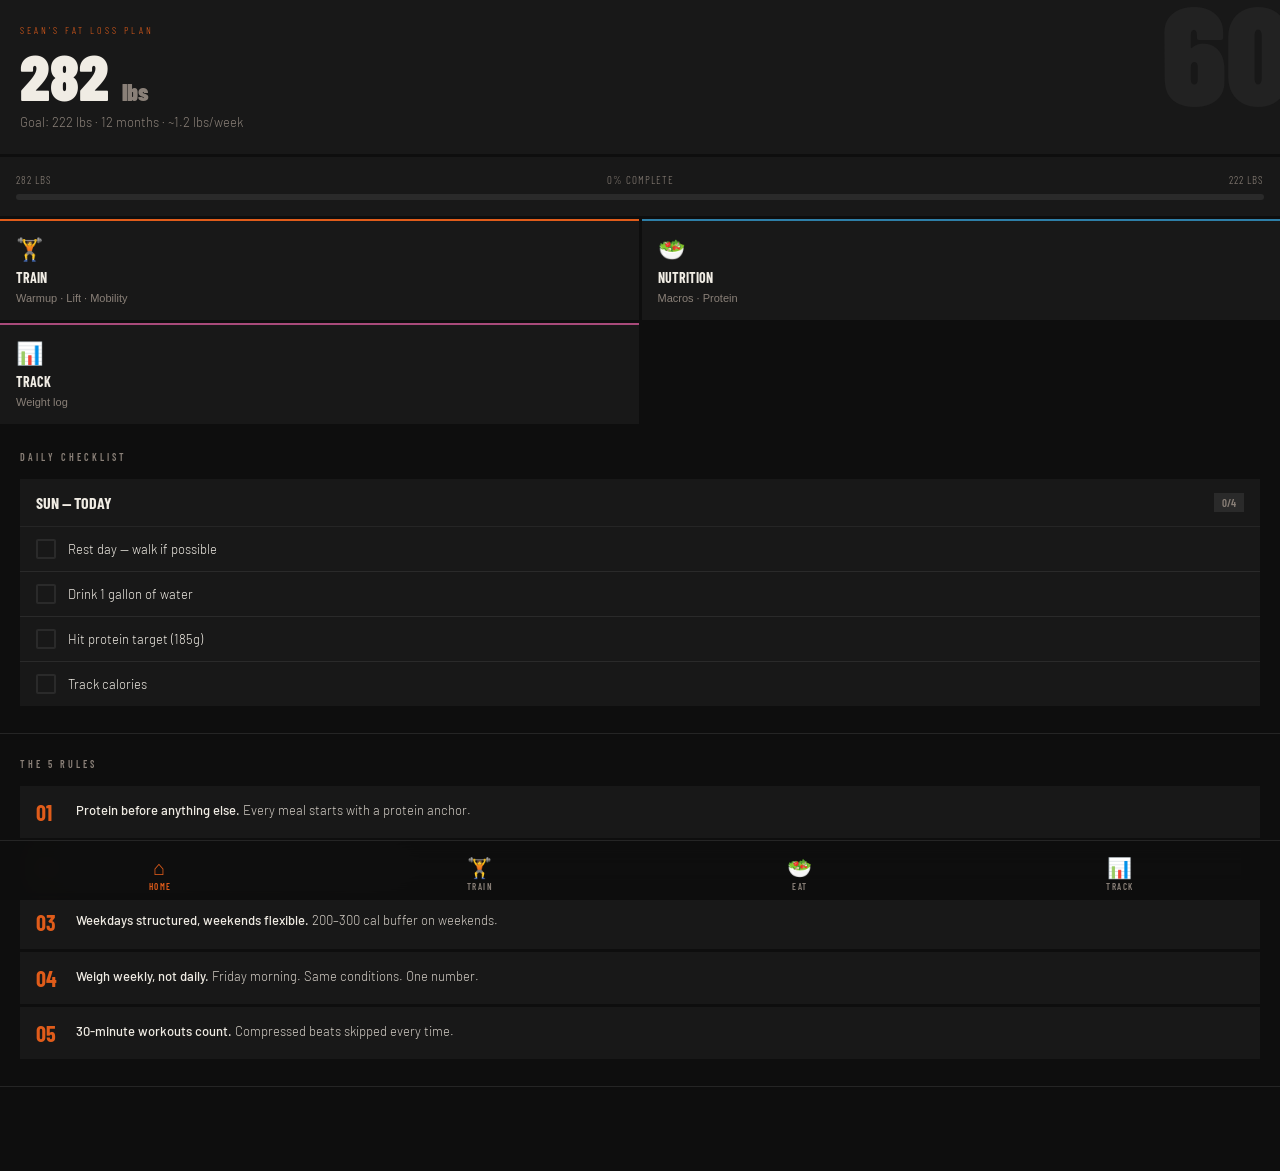
==== index.html @ 253f1b3f "changing name to index.html" ====
<!DOCTYPE html>
<html lang="en">
<head>
<meta charset="UTF-8">
<meta name="viewport" content="width=device-width, initial-scale=1.0, viewport-fit=cover">
<meta name="apple-mobile-web-app-capable" content="yes">
<meta name="apple-mobile-web-app-status-bar-style" content="black-translucent">
<title>Lose 60 · Sean's Plan</title>
<link href="https://fonts.googleapis.com/css2?family=Barlow+Condensed:wght@400;600;700;900&family=Barlow:wght@300;400;500&display=swap" rel="stylesheet">
<style>
:root {
  --bg: #0e0e0e;
  --surface: #181818;
  --surface2: #222222;
  --surface3: #2a2a2a;
  --ink: #f0ece4;
  --ink2: #d4cec6;
  --ink3: #8a8078;
  --orange: #e05c1a;
  --orange-dim: #8a3a0e;
  --blue: #2e7fa8;
  --green: #3d8a56;
  --pink: #a84a7a;
  --gold: #b89040;
  --rule: #252525;
  --nav-h: 60px;
  --safe-bottom: env(safe-area-inset-bottom, 0px);
}
* { margin:0; padding:0; box-sizing:border-box; -webkit-tap-highlight-color:transparent; }
html { font-size: 16px; }
body {
  background: var(--bg);
  color: var(--ink);
  font-family: 'Barlow', sans-serif;
  font-weight: 300;
  min-height: 100dvh;
  overflow-x: hidden;
}
/* SCROLLBAR */
::-webkit-scrollbar { width: 3px; }
::-webkit-scrollbar-track { background: var(--bg); }
::-webkit-scrollbar-thumb { background: var(--surface3); }

/* NAV */
nav {
  position: fixed;
  bottom: 0;
  left: 0; right: 0;
  height: calc(var(--nav-h) + var(--safe-bottom));
  background: rgba(14,14,14,0.96);
  backdrop-filter: blur(12px);
  -webkit-backdrop-filter: blur(12px);
  border-top: 1px solid var(--rule);
  display: flex;
  z-index: 100;
  padding-bottom: var(--safe-bottom);
}
.nav-btn {
  flex: 1;
  display: flex;
  flex-direction: column;
  align-items: center;
  justify-content: center;
  gap: 4px;
  border: none;
  background: transparent;
  color: var(--ink3);
  cursor: pointer;
  font-family: 'Barlow Condensed', sans-serif;
  font-weight: 600;
  font-size: 9px;
  letter-spacing: 1.5px;
  text-transform: uppercase;
  transition: color 0.15s;
  padding: 8px 4px 0;
}
.nav-btn .icon { font-size: 20px; line-height: 1; }
.nav-btn.active { color: var(--orange); }

/* PAGES */
.page { display: none; padding-bottom: calc(var(--nav-h) + var(--safe-bottom) + 24px); min-height: 100dvh; }
.page.active { display: block; }

/* SHARED COMPONENTS */
.page-header {
  padding: 52px 20px 28px;
  border-bottom: 1px solid var(--rule);
}
.eyebrow {
  font-family: 'Barlow Condensed', sans-serif;
  font-weight: 600;
  font-size: 10px;
  letter-spacing: 3px;
  text-transform: uppercase;
  color: var(--orange);
  margin-bottom: 10px;
}
.page-title {
  font-family: 'Barlow Condensed', sans-serif;
  font-weight: 900;
  font-size: 42px;
  line-height: 0.95;
  text-transform: uppercase;
  letter-spacing: -0.5px;
}
.page-title em { font-style: normal; color: var(--orange); }
.page-sub {
  font-size: 13px;
  color: var(--ink2);
  margin-top: 10px;
  line-height: 1.6;
}
.section {
  padding: 24px 20px;
  border-bottom: 1px solid var(--rule);
}
.section-label {
  font-family: 'Barlow Condensed', sans-serif;
  font-weight: 600;
  font-size: 10px;
  letter-spacing: 3px;
  text-transform: uppercase;
  color: var(--ink3);
  margin-bottom: 16px;
}
h3 {
  font-family: 'Barlow Condensed', sans-serif;
  font-weight: 700;
  font-size: 22px;
  text-transform: uppercase;
  color: var(--ink);
  margin-bottom: 8px;
}
p { font-size: 13px; color: var(--ink2); line-height: 1.65; margin-bottom: 10px; }
p strong { color: var(--ink); font-weight: 500; }
p:last-child { margin-bottom: 0; }

/* CARDS */
.card {
  background: var(--surface);
  border-radius: 2px;
  margin-bottom: 3px;
}
.card-row {
  display: flex;
  justify-content: space-between;
  align-items: center;
  padding: 14px 16px;
}
.card-label { font-size: 13px; color: var(--ink2); }
.card-val {
  font-family: 'Barlow Condensed', sans-serif;
  font-weight: 700;
  font-size: 20px;
  color: var(--ink);
}
.card-val span { font-size: 12px; color: var(--ink3); margin-left: 2px; }

/* STAT GRID */
.stat-grid {
  display: grid;
  grid-template-columns: 1fr 1fr;
  gap: 3px;
  margin: 14px 0;
}
.stat-block {
  background: var(--surface);
  padding: 16px 14px;
}
.stat-num {
  font-family: 'Barlow Condensed', sans-serif;
  font-weight: 900;
  font-size: 36px;
  line-height: 1;
  color: var(--ink);
}
.stat-num em { font-style: normal; font-size: 16px; color: var(--ink3); }
.stat-desc { font-size: 11px; color: var(--ink3); margin-top: 4px; letter-spacing: 0.5px; }

/* ACCENT BAR */
.accent-bar {
  border-left: 3px solid var(--orange);
  background: var(--surface);
  padding: 14px 16px;
  margin: 12px 0;
}
.accent-bar.blue { border-color: var(--blue); }
.accent-bar.green { border-color: var(--green); }
.accent-bar p { margin: 0; }

/* MACRO CARDS */
.macro-row {
  display: grid;
  grid-template-columns: repeat(3, 1fr);
  gap: 3px;
  margin: 14px 0;
}
.macro-card {
  background: var(--surface);
  padding: 16px 12px;
  border-top: 3px solid var(--rule);
  text-align: center;
}
.macro-card.p { border-color: var(--orange); }
.macro-card.c { border-color: var(--blue); }
.macro-card.f { border-color: var(--gold); }
.macro-num {
  font-family: 'Barlow Condensed', sans-serif;
  font-weight: 900;
  font-size: 34px;
  line-height: 1;
  color: var(--ink);
}
.macro-g { font-size: 12px; color: var(--ink3); }
.macro-name { font-size: 10px; letter-spacing: 1.5px; text-transform: uppercase; color: var(--ink3); margin-top: 4px; }
.macro-note { font-size: 10px; color: var(--ink3); margin-top: 6px; line-height: 1.4; }

/* FOOD TABLE */
.food-table { width: 100%; margin: 12px 0; border-collapse: collapse; }
.food-table td {
  padding: 10px 0;
  border-bottom: 1px solid var(--rule);
  font-size: 13px;
}
.food-table td:last-child { text-align: right; color: var(--orange); font-family: 'Barlow Condensed', sans-serif; font-weight: 700; font-size: 15px; }
.food-table tr:last-child td { border-bottom: none; }

/* WEEK GRID */
.week-grid {
  display: grid;
  grid-template-columns: repeat(7, 1fr);
  gap: 2px;
  margin: 14px 0;
}
.day-block {
  background: var(--surface);
  padding: 10px 4px 8px;
  text-align: center;
  border-top: 2px solid var(--rule);
}
.day-block.lift-a { border-color: var(--orange); }
.day-block.lift-b { border-color: var(--pink); }
.day-block.lift-c { border-color: var(--green); }
.day-block.cardio { border-color: var(--blue); }
.day-block.flex { border-color: var(--gold); }
.db-day { font-size: 8px; letter-spacing: 1.5px; text-transform: uppercase; color: var(--ink3); margin-bottom: 5px; font-family: 'Barlow Condensed', sans-serif; }
.db-type { font-family: 'Barlow Condensed', sans-serif; font-weight: 700; font-size: 11px; text-transform: uppercase; }
.day-block.lift-a .db-type { color: var(--orange); }
.day-block.lift-b .db-type { color: var(--pink); }
.day-block.lift-c .db-type { color: var(--green); }
.day-block.cardio .db-type { color: var(--blue); }
.day-block.flex .db-type { color: var(--gold); }
.day-block.rest .db-type { color: var(--ink3); }
.db-detail { font-size: 8px; color: var(--ink3); margin-top: 4px; line-height: 1.4; }

/* ACCORDION */
.accordion { margin: 3px 0; }
.acc-header {
  background: var(--surface);
  padding: 16px;
  display: flex;
  align-items: center;
  gap: 12px;
  cursor: pointer;
  user-select: none;
  -webkit-user-select: none;
}
.acc-stripe { width: 3px; height: 36px; flex-shrink: 0; border-radius: 1px; }
.acc-stripe.orange { background: var(--orange); }
.acc-stripe.pink { background: var(--pink); }
.acc-stripe.green { background: var(--green); }
.acc-meta { flex: 1; }
.acc-tag { font-size: 9px; letter-spacing: 2px; text-transform: uppercase; color: var(--ink3); margin-bottom: 3px; font-family: 'Barlow Condensed', sans-serif; }
.acc-title { font-family: 'Barlow Condensed', sans-serif; font-weight: 700; font-size: 18px; text-transform: uppercase; color: var(--ink); }
.acc-arrow { font-size: 16px; color: var(--ink3); transition: transform 0.2s; }
.acc-header.open .acc-arrow { transform: rotate(180deg); }
.acc-body { display: none; background: var(--surface); border-top: 1px solid var(--rule); padding: 16px; }
.acc-body.open { display: block; }

/* EXERCISE TABLE */
.ex-table { width: 100%; border-collapse: collapse; margin-bottom: 12px; }
.ex-table th {
  font-size: 9px; letter-spacing: 2px; text-transform: uppercase; color: var(--ink3);
  padding: 0 0 8px; text-align: left; font-weight: 400; font-family: 'Barlow Condensed', sans-serif;
  border-bottom: 1px solid var(--rule);
}
.ex-table td { padding: 10px 0; border-bottom: 1px solid var(--surface3); font-size: 13px; vertical-align: top; }
.ex-table tr:last-child td { border-bottom: none; }
.ex-name { font-weight: 500; color: var(--ink); }
.ex-note { font-size: 11px; color: var(--ink3); margin-top: 2px; line-height: 1.4; }
.ex-sets { font-family: 'Barlow Condensed', sans-serif; font-weight: 600; font-size: 13px; color: var(--ink2); white-space: nowrap; padding-right: 8px; }
.tag { display: inline-block; font-size: 8px; letter-spacing: 1px; text-transform: uppercase; padding: 2px 6px; background: var(--surface3); color: var(--ink3); margin-top: 3px; }

/* WARMUP STEPS */
.warmup-step {
  background: var(--surface);
  padding: 14px 16px;
  margin-bottom: 3px;
  display: grid;
  grid-template-columns: 28px 1fr 52px;
  gap: 12px;
  align-items: start;
}
.ws-num { font-family: 'Barlow Condensed', sans-serif; font-weight: 700; font-size: 20px; color: var(--surface3); line-height: 1.1; }
.ws-name { font-weight: 500; font-size: 13px; color: var(--ink); margin-bottom: 3px; }
.ws-desc { font-size: 11px; color: var(--ink3); line-height: 1.5; }
.ws-dose { font-family: 'Barlow Condensed', sans-serif; font-weight: 700; font-size: 13px; color: var(--ink2); text-align: right; line-height: 1.3; }

/* PHASE BAR */
.phase-bar {
  background: var(--surface);
  padding: 16px;
  margin-bottom: 3px;
  border-left: 3px solid var(--rule);
}
.pb-range { font-size: 10px; letter-spacing: 2px; text-transform: uppercase; color: var(--orange); font-family: 'Barlow Condensed', sans-serif; margin-bottom: 4px; }
.pb-name { font-family: 'Barlow Condensed', sans-serif; font-weight: 700; font-size: 18px; text-transform: uppercase; color: var(--ink); margin-bottom: 6px; }

/* RULES LIST */
.rule-item {
  background: var(--surface);
  padding: 14px 16px;
  margin-bottom: 3px;
  display: flex;
  gap: 14px;
  align-items: flex-start;
}
.rule-num { font-family: 'Barlow Condensed', sans-serif; font-weight: 700; font-size: 22px; color: var(--orange); min-width: 26px; line-height: 1.1; }
.rule-text { font-size: 13px; color: var(--ink2); line-height: 1.6; }
.rule-text strong { color: var(--ink); font-weight: 500; }

/* MOBILITY */
.mob-item {
  background: var(--surface);
  padding: 14px 16px;
  margin-bottom: 3px;
}
.mob-name { font-weight: 500; font-size: 14px; color: var(--ink); margin-bottom: 4px; }
.mob-how { font-size: 12px; color: var(--ink3); line-height: 1.6; }
.mob-tags { margin-top: 6px; display: flex; flex-wrap: wrap; gap: 4px; }
.mob-dose { font-family: 'Barlow Condensed', sans-serif; font-weight: 700; font-size: 13px; color: var(--orange); margin-top: 6px; }

/* WARMUP DAY TABS */
.day-tabs { display: flex; gap: 3px; margin: 14px 0 0; }
.day-tab {
  flex: 1; padding: 12px 6px; border: none; cursor: pointer;
  font-family: 'Barlow Condensed', sans-serif; font-weight: 700;
  font-size: 11px; letter-spacing: 1px; text-transform: uppercase;
  background: var(--surface2); color: var(--ink3); transition: all 0.15s;
}
.day-tab.act-a { background: var(--orange); color: white; }
.day-tab.act-b { background: var(--pink); color: white; }
.day-tab.act-c { background: var(--green); color: white; }
.day-panel { display: none; }
.day-panel.active { display: block; }

/* PELOTON CARDS */
.pelo-grid { display: grid; grid-template-columns: 1fr 1fr; gap: 3px; margin: 14px 0; }
.pelo-card { background: var(--surface); padding: 16px; border-top: 3px solid var(--blue); }
.pelo-label { font-size: 9px; letter-spacing: 2px; text-transform: uppercase; color: var(--blue); font-family: 'Barlow Condensed', sans-serif; margin-bottom: 6px; }
.pelo-title { font-family: 'Barlow Condensed', sans-serif; font-weight: 700; font-size: 16px; text-transform: uppercase; color: var(--ink); margin-bottom: 8px; }
.pelo-body { font-size: 12px; color: var(--ink3); line-height: 1.6; }
.pelo-body strong { color: var(--ink); font-weight: 500; }

/* PROGRESS TRACKER */
.tracker-header { padding: 20px; background: var(--surface); margin-bottom: 3px; }
.tracker-title { font-family: 'Barlow Condensed', sans-serif; font-weight: 900; font-size: 28px; text-transform: uppercase; }
.tracker-sub { font-size: 12px; color: var(--ink3); margin-top: 4px; }
.weight-input-row {
  display: flex; gap: 8px; align-items: center; padding: 16px;
  background: var(--surface); margin-bottom: 3px;
}
.weight-input {
  flex: 1; background: var(--surface2); border: 1px solid var(--surface3);
  color: var(--ink); font-family: 'Barlow Condensed', sans-serif; font-weight: 700;
  font-size: 28px; padding: 10px 14px; border-radius: 2px; text-align: center;
}
.weight-input:focus { outline: none; border-color: var(--orange); }
.log-btn {
  background: var(--orange); color: white; border: none; padding: 12px 20px;
  font-family: 'Barlow Condensed', sans-serif; font-weight: 700; font-size: 14px;
  letter-spacing: 1px; text-transform: uppercase; cursor: pointer; border-radius: 2px;
  white-space: nowrap;
}
.log-btn:active { background: var(--orange-dim); }
.progress-bar-wrap { background: var(--surface); padding: 16px; margin-bottom: 3px; }
.progress-label { display: flex; justify-content: space-between; font-size: 11px; color: var(--ink3); margin-bottom: 8px; font-family: 'Barlow Condensed', sans-serif; letter-spacing: 1px; text-transform: uppercase; }
.progress-track { height: 6px; background: var(--surface3); border-radius: 3px; }
.progress-fill { height: 100%; background: var(--orange); border-radius: 3px; transition: width 0.4s; }
.log-list { background: var(--surface); }
.log-entry {
  display: flex; justify-content: space-between; align-items: center;
  padding: 12px 16px; border-bottom: 1px solid var(--rule);
}
.log-entry:last-child { border-bottom: none; }
.log-date { font-size: 12px; color: var(--ink3); }
.log-weight { font-family: 'Barlow Condensed', sans-serif; font-weight: 700; font-size: 20px; color: var(--ink); }
.log-delta { font-family: 'Barlow Condensed', sans-serif; font-weight: 600; font-size: 13px; }
.log-delta.down { color: var(--green); }
.log-delta.up { color: #e05c5c; }
.log-delta.same { color: var(--ink3); }
.empty-state { padding: 32px 16px; text-align: center; font-size: 13px; color: var(--ink3); }

/* CHECKLIST */
.check-day { background: var(--surface); margin-bottom: 3px; }
.check-day-header {
  padding: 14px 16px; display: flex; justify-content: space-between; align-items: center;
  border-bottom: 1px solid var(--rule);
}
.check-day-title { font-family: 'Barlow Condensed', sans-serif; font-weight: 700; font-size: 16px; text-transform: uppercase; }
.check-day-badge {
  font-family: 'Barlow Condensed', sans-serif; font-weight: 600; font-size: 11px;
  padding: 3px 8px; background: var(--surface3); color: var(--ink3);
}
.check-item {
  display: flex; align-items: center; gap: 12px; padding: 12px 16px;
  border-bottom: 1px solid var(--surface3); cursor: pointer; user-select: none; -webkit-user-select: none;
}
.check-item:last-child { border-bottom: none; }
.check-box {
  width: 20px; height: 20px; border: 2px solid var(--surface3);
  border-radius: 2px; flex-shrink: 0; display: flex; align-items: center; justify-content: center;
  transition: all 0.15s; font-size: 12px;
}
.check-item.done .check-box { background: var(--orange); border-color: var(--orange); }
.check-item.done .check-label { color: var(--ink3); text-decoration: line-through; }
.check-label { font-size: 13px; color: var(--ink); flex: 1; }

/* HOME DASH */
.hero-block {
  background: var(--surface);
  padding: 24px 20px;
  margin-bottom: 3px;
  position: relative;
  overflow: hidden;
}
.hero-block::after {
  content: "60";
  position: absolute;
  right: -10px; top: -20px;
  font-family: 'Barlow Condensed', sans-serif;
  font-weight: 900;
  font-size: 140px;
  color: var(--surface2);
  line-height: 1;
  pointer-events: none;
}
.hero-label { font-size: 10px; letter-spacing: 3px; text-transform: uppercase; color: var(--orange); font-family: 'Barlow Condensed', sans-serif; margin-bottom: 8px; }
.hero-weight { font-family: 'Barlow Condensed', sans-serif; font-weight: 900; font-size: 64px; line-height: 1; color: var(--ink); position: relative; z-index: 1; }
.hero-weight span { font-size: 24px; color: var(--ink3); }
.hero-goal { font-size: 13px; color: var(--ink3); margin-top: 6px; }
.quick-links { display: grid; grid-template-columns: 1fr 1fr; gap: 3px; margin-bottom: 3px; }
.quick-link {
  background: var(--surface); padding: 16px; display: flex; flex-direction: column;
  gap: 6px; cursor: pointer; border: none; text-align: left; color: inherit;
  border-top: 2px solid var(--rule); transition: background 0.15s;
}
.quick-link:active { background: var(--surface2); }
.ql-icon { font-size: 22px; }
.ql-title { font-family: 'Barlow Condensed', sans-serif; font-weight: 700; font-size: 14px; text-transform: uppercase; color: var(--ink); }
.ql-sub { font-size: 11px; color: var(--ink3); }
.quick-link.orange { border-color: var(--orange); }
.quick-link.blue { border-color: var(--blue); }
.quick-link.green { border-color: var(--green); }
.quick-link.pink { border-color: var(--pink); }

/* CALLOUT */
.callout {
  background: var(--surface2);
  border-left: 3px solid var(--blue);
  padding: 12px 14px;
  font-size: 12px; color: var(--ink3); line-height: 1.6; margin: 12px 0 0;
}
.callout strong { color: var(--ink); font-weight: 500; }

/* PHASE TIMELINE */
.timeline { border-left: 1px solid var(--surface3); margin: 14px 0; padding-left: 20px; }
.tl-item { margin-bottom: 20px; position: relative; }
.tl-item::before {
  content: ""; position: absolute; left: -25px; top: 5px;
  width: 8px; height: 8px; border-radius: 50%; background: var(--orange);
}
.tl-range { font-size: 9px; letter-spacing: 2px; text-transform: uppercase; color: var(--orange); font-family: 'Barlow Condensed', sans-serif; margin-bottom: 3px; }
.tl-name { font-family: 'Barlow Condensed', sans-serif; font-weight: 700; font-size: 18px; text-transform: uppercase; color: var(--ink); margin-bottom: 4px; }

/* PHASE BANNER */
.phase-banner {
  background: var(--orange-dim);
  padding: 12px 16px;
  display: flex;
  align-items: center;
  gap: 14px;
}
.phase-banner.green { background: #2a5c3a; }
.phase-banner.orange { background: var(--orange-dim); }
.pb-step {
  font-family: 'Barlow Condensed', sans-serif;
  font-weight: 700;
  font-size: 10px;
  letter-spacing: 2px;
  text-transform: uppercase;
  color: rgba(255,255,255,0.6);
  white-space: nowrap;
}
.pb-name {
  font-family: 'Barlow Condensed', sans-serif;
  font-weight: 700;
  font-size: 16px;
  text-transform: uppercase;
  color: #fff;
  letter-spacing: 0.5px;
}


  background: var(--surface);
  border-left: 3px solid var(--blue);
  padding: 14px 16px;
  margin-bottom: 3px;
}
.sw-label { font-size: 9px; letter-spacing: 2px; text-transform: uppercase; color: var(--blue); font-family: 'Barlow Condensed', sans-serif; margin-bottom: 6px; }
</style>
</head>
<body>

<!-- PAGE: HOME -->
<div class="page active" id="page-home">
  <div class="hero-block">
    <div class="hero-label">Sean's Fat Loss Plan</div>
    <div class="hero-weight" id="hero-current">282 <span>lbs</span></div>
    <div class="hero-goal">Goal: 222 lbs · 12 months · ~1.2 lbs/week</div>
  </div>

  <div id="home-progress-wrap" style="background:var(--surface);padding:16px;margin-bottom:3px;">
    <div class="progress-label">
      <span>282 lbs</span>
      <span id="home-progress-pct">0% complete</span>
      <span>222 lbs</span>
    </div>
    <div class="progress-track"><div class="progress-fill" id="home-progress-fill" style="width:0%"></div></div>
  </div>

  <div class="quick-links">
    <button class="quick-link orange" onclick="goTo('train')">
      <div class="ql-icon">🏋️</div>
      <div class="ql-title">Train</div>
      <div class="ql-sub">Warmup · Lift · Mobility</div>
    </button>
    <button class="quick-link blue" onclick="goTo('nutrition')">
      <div class="ql-icon">🥗</div>
      <div class="ql-title">Nutrition</div>
      <div class="ql-sub">Macros · Protein</div>
    </button>
    <button class="quick-link pink" onclick="goTo('track')">
      <div class="ql-icon">📊</div>
      <div class="ql-title">Track</div>
      <div class="ql-sub">Weight log</div>
    </button>
  </div>

  <div class="section">
    <div class="section-label">Daily Checklist</div>
    <div id="today-check"></div>
  </div>

  <div class="section">
    <div class="section-label">The 5 Rules</div>
    <div class="rule-item"><div class="rule-num">01</div><div class="rule-text"><strong>Protein before anything else.</strong> Every meal starts with a protein anchor.</div></div>
    <div class="rule-item"><div class="rule-num">02</div><div class="rule-text"><strong>Never miss twice.</strong> One miss is an event. Two is a pattern.</div></div>
    <div class="rule-item"><div class="rule-num">03</div><div class="rule-text"><strong>Weekdays structured, weekends flexible.</strong> 200–300 cal buffer on weekends.</div></div>
    <div class="rule-item"><div class="rule-num">04</div><div class="rule-text"><strong>Weigh weekly, not daily.</strong> Friday morning. Same conditions. One number.</div></div>
    <div class="rule-item"><div class="rule-num">05</div><div class="rule-text"><strong>30-minute workouts count.</strong> Compressed beats skipped every time.</div></div>
  </div>
</div>

<!-- PAGE: TRAIN (combined warmup + workout + mobility) -->
<div class="page" id="page-train">
  <div class="page-header">
    <div class="eyebrow">Warmup · Workout · Mobility</div>
    <div class="page-title">Train<em>ing</em></div>
    <div class="page-sub">Select your day. Everything in order — warmup first, then the lift, then mobility.</div>
  </div>

  <div class="section" style="padding-bottom:0;">
    <div class="section-label">Weekly Schedule</div>
    <div class="week-grid">
      <div class="day-block lift-a"><div class="db-day">Mon</div><div class="db-type">Push</div><div class="db-detail">Chest<br>Shoulder<br>Tri</div></div>
      <div class="day-block cardio"><div class="db-day">Tue</div><div class="db-type">Bike</div><div class="db-detail">Zone 2<br>35–45m</div></div>
      <div class="day-block lift-b"><div class="db-day">Wed</div><div class="db-type">Pull</div><div class="db-detail">Back<br>Bi<br>Rear delt</div></div>
      <div class="day-block rest"><div class="db-day">Thu</div><div class="db-type">Rest</div><div class="db-detail">Walk if<br>possible</div></div>
      <div class="day-block lift-c"><div class="db-day">Fri</div><div class="db-type">Legs</div><div class="db-detail">Legs<br>+ Core</div></div>
      <div class="day-block cardio"><div class="db-day">Sat</div><div class="db-type">Bike</div><div class="db-detail">Zone 2<br>or HIIT</div></div>
      <div class="day-block flex"><div class="db-day">Sun</div><div class="db-type">Flex</div><div class="db-detail">Rest<br>or makeup</div></div>
    </div>
    <p style="font-size:12px;color:var(--ink3);padding:0 0 20px;">Cardio gets dropped first on hard weeks — not lifts. One rest day minimum between each lift session.</p>

    <div class="day-tabs">
      <button class="day-tab act-a" onclick="showDay('a',this,'act-a')">Day A · Push</button>
      <button class="day-tab" onclick="showDay('b',this,'act-b')">Day B · Pull</button>
      <button class="day-tab" onclick="showDay('c',this,'act-c')">Day C · Legs</button>
    </div>
  </div>

  <!-- ═══ DAY A: PUSH ═══ -->
  <div class="day-panel active" id="day-a">

    <!-- WARMUP A -->
    <div class="section">
      <div class="phase-banner orange">
        <div class="pb-step">Step 1</div>
        <div class="pb-name">Warm Up · ~10 min</div>
      </div>
      <div style="height:12px;"></div>
      <div class="shared-warmup">
        <div class="sw-label">Phase 1 · 3 min</div>
        <strong style="font-size:13px;color:var(--ink);">Easy Peloton spin</strong>
        <p style="margin-top:4px;font-size:12px;">No resistance. HR 60→90 bpm. Or march with high knees for 3 min.</p>
      </div>
      <div class="warmup-step"><div class="ws-num">01</div><div><div class="ws-name">Arm Circles</div><div class="ws-desc">Big slow circles forward then backward. Gradually increase size. Mobilizes shoulder capsule before it goes under load.</div></div><div class="ws-dose">10+10<br>each dir</div></div>
      <div class="warmup-step"><div class="ws-num">02</div><div><div class="ws-name">Band Pull-Apart</div><div class="ws-desc">Hold band at shoulder width, pull apart to chest. Activates rear delts and external rotators that stabilize your shoulder during pressing.</div></div><div class="ws-dose">15 reps<br>slow</div></div>
      <div class="warmup-step"><div class="ws-num">03</div><div><div class="ws-name">Wall Slides</div><div class="ws-desc">Back against wall, arms in goalpost, slide overhead keeping wall contact. Where you lose contact is your mobility limit — work to it, not through it.</div></div><div class="ws-dose">10 reps<br>2s up/dn</div></div>
      <div class="warmup-step"><div class="ws-num">04</div><div><div class="ws-name">Thoracic Rotation</div><div class="ws-desc">Sit on floor, knees bent, hands behind head. Rotate upper back left and right. The thoracic spine is what moves during pressing — frozen upper backs cause shoulder pain.</div></div><div class="ws-dose">8/side<br>1s hold</div></div>
      <div class="warmup-step"><div class="ws-num">05</div><div><div class="ws-name">Push-Up Walkout</div><div class="ws-desc">Stand, fold forward, walk hands to push-up position, do one slow push-up (3 sec down), walk back up. Confirms shoulder is tracking correctly before you add weight.</div></div><div class="ws-dose">5 reps<br>3s lower</div></div>
    </div>

    <!-- WORKOUT A -->
    <div class="section">
      <div class="phase-banner" style="background:var(--orange);">
        <div class="pb-step">Step 2</div>
        <div class="pb-name">Workout · ~45 min · Push</div>
      </div>
      <p style="margin-top:14px;font-size:12px;">3 sets · 8–12 reps · 60–75 sec rest between sets.</p>
      <table class="ex-table" style="margin-top:10px;">
        <thead><tr><th style="width:50%">Exercise</th><th>Sets</th><th>Gear</th></tr></thead>
        <tbody>
          <tr><td><div class="ex-name">DB Floor Press</div><div class="ex-note">Floor limits range — protects shoulders. Start 35–40 lbs/hand.</div></td><td class="ex-sets">3×8–12</td><td><span class="tag">DB</span></td></tr>
          <tr><td><div class="ex-name">DB Overhead Press</div><div class="ex-note">Start seated if balance is an issue. ~25–30 lbs.</div></td><td class="ex-sets">3×8–12</td><td><span class="tag">DB</span></td></tr>
          <tr><td><div class="ex-name">Incline DB Press</div><div class="ex-note">Lean against couch or use pillows for angle.</div></td><td class="ex-sets">3×10–12</td><td><span class="tag">DB</span></td></tr>
          <tr><td><div class="ex-name">Lateral Raises</div><div class="ex-note">10–15 lbs is plenty — go lighter than you think.</div></td><td class="ex-sets">3×12–15</td><td><span class="tag">DB</span></td></tr>
          <tr><td><div class="ex-name">Band Tricep Pushdown</div><div class="ex-note">Anchor band overhead in doorframe.</div></td><td class="ex-sets">3×12–15</td><td><span class="tag">Band</span></td></tr>
          <tr><td><div class="ex-name">Push-Ups</div><div class="ex-note">To failure. Knees OK — stop when form breaks.</div></td><td class="ex-sets">2×AMRAP</td><td><span class="tag">BW</span></td></tr>
        </tbody>
      </table>
    </div>

    <!-- MOBILITY A -->
    <div class="section">
      <div class="phase-banner green">
        <div class="pb-step">Step 3</div>
        <div class="pb-name">Mobility · ~5 min</div>
      </div>
      <p style="margin-top:14px;font-size:12px;">Hold each 30–45 sec. Breathe into the stretch — don't force range.</p>
      <div class="mob-item" style="margin-top:10px;">
        <div class="mob-name">Doorframe Chest Stretch</div>
        <div class="mob-how">Forearms on frame at 90°, step forward until chest and front shoulder open. Critical after pressing — sitting + carrying kids tighten the anterior shoulder.</div>
        <div class="mob-dose">45s hold</div>
      </div>
      <div class="mob-item">
        <div class="mob-name">Thoracic Extension over Rolled Towel</div>
        <div class="mob-how">Roll a bath towel tightly. Place at mid-back horizontally, support head with hands, gently extend over it. Move it up and down the thoracic spine.</div>
        <div class="mob-dose">60–90s, move up spine</div>
      </div>
      <div class="mob-item">
        <div class="mob-name">Child's Pose with Lat Reach</div>
        <div class="mob-how">Kneel, sit back toward heels, arms extended. Walk hands to one side — hold, switch. Decompresses spine and opens lats.</div>
        <div class="mob-dose">30s center + each side</div>
      </div>
      <div class="mob-item">
        <div class="mob-name">Pigeon Pose / Figure-4</div>
        <div class="mob-how">On back: cross one ankle over opposite knee, pull both legs toward chest. Hip tightness is the root cause of most lower back pain. Do this every day you lift.</div>
        <div class="mob-dose">30–45s each side</div>
      </div>
    </div>
  </div>

  <!-- ═══ DAY B: PULL ═══ -->
  <div class="day-panel" id="day-b">

    <!-- WARMUP B -->
    <div class="section">
      <div class="phase-banner orange">
        <div class="pb-step">Step 1</div>
        <div class="pb-name">Warm Up · ~10 min</div>
      </div>
      <div style="height:12px;"></div>
      <div class="shared-warmup">
        <div class="sw-label">Phase 1 · 3 min</div>
        <strong style="font-size:13px;color:var(--ink);">Easy Peloton spin</strong>
        <p style="margin-top:4px;font-size:12px;">No resistance. HR 60→90 bpm. Or march with high knees for 3 min.</p>
      </div>
      <div class="warmup-step"><div class="ws-num">01</div><div><div class="ws-name">Cat-Cow</div><div class="ws-desc">On hands and knees, alternate arching back up (cat) and letting it sag (cow). Warms up the entire spine for the hinge position held throughout pull day.</div></div><div class="ws-dose">10 reps<br>slow</div></div>
      <div class="warmup-step"><div class="ws-num">02</div><div><div class="ws-name">Band Pull-Apart</div><div class="ws-desc">Rear delt activation before rowing prevents shoulder impingement. Do this every lifting day without exception.</div></div><div class="ws-dose">15 reps<br>slow</div></div>
      <div class="warmup-step"><div class="ws-num">03</div><div><div class="ws-name">Hip Hinge (broom handle)</div><div class="ws-desc">Hold broom handle against spine touching head, upper back, and tailbone simultaneously. Hinge forward maintaining all 3 contact points. This is the row position — most people round because they've never felt the correct hinge.</div></div><div class="ws-dose">10 reps<br>slow</div></div>
      <div class="warmup-step"><div class="ws-num">04</div><div><div class="ws-name">Scapular Retractions</div><div class="ws-desc">Arms extended, squeeze shoulder blades together without bending elbows. This initiates every row — if you can't isolate it here, you won't use it under load.</div></div><div class="ws-dose">15 reps<br>2s hold</div></div>
      <div class="warmup-step"><div class="ws-num">05</div><div><div class="ws-name">Dead Bug (slow)</div><div class="ws-desc">On back, arms up, knees 90°. Lower one arm + opposite leg toward floor while pressing lower back flat. Activates deep core needed to stabilize during bent rows.</div></div><div class="ws-dose">6/side<br>3s lower</div></div>
    </div>

    <!-- WORKOUT B -->
    <div class="section">
      <div class="phase-banner" style="background:var(--pink);">
        <div class="pb-step">Step 2</div>
        <div class="pb-name">Workout · ~45 min · Pull</div>
      </div>
      <p style="margin-top:14px;font-size:12px;">3 sets · 8–12 reps · 60–75 sec rest. Initiate every row with your back, not your biceps.</p>
      <table class="ex-table" style="margin-top:10px;">
        <thead><tr><th style="width:50%">Exercise</th><th>Sets</th><th>Gear</th></tr></thead>
        <tbody>
          <tr><td><div class="ex-name">DB Bent-Over Row</div><div class="ex-note">Brace on chair for stability. Shoulder blades to back pockets.</div></td><td class="ex-sets">3×8–12</td><td><span class="tag">DB</span></td></tr>
          <tr><td><div class="ex-name">Band Pull-Apart</div><div class="ex-note">Shoulder width, pull to chest. Rear delts every day.</div></td><td class="ex-sets">3×15</td><td><span class="tag">Band</span></td></tr>
          <tr><td><div class="ex-name">DB Reverse Fly</div><div class="ex-note">Hinge at hips, arms wide — hits rear delts hard.</div></td><td class="ex-sets">3×12</td><td><span class="tag">DB</span></td></tr>
          <tr><td><div class="ex-name">Band Seated Row</div><div class="ex-note">Loop around feet, sit on floor, row to stomach.</div></td><td class="ex-sets">3×12–15</td><td><span class="tag">Band</span></td></tr>
          <tr><td><div class="ex-name">DB Hammer Curl</div><div class="ex-note">Neutral grip — builds bicep + brachialis.</div></td><td class="ex-sets">3×10–12</td><td><span class="tag">DB</span></td></tr>
          <tr><td><div class="ex-name">DB Shrug</div><div class="ex-note">Full pause at top, slow lower.</div></td><td class="ex-sets">2×12</td><td><span class="tag">DB</span></td></tr>
        </tbody>
      </table>
    </div>

    <!-- MOBILITY B -->
    <div class="section">
      <div class="phase-banner green">
        <div class="pb-step">Step 3</div>
        <div class="pb-name">Mobility · ~5 min</div>
      </div>
      <p style="margin-top:14px;font-size:12px;">Hold each 30–45 sec. Breathe into the stretch — don't force range.</p>
      <div class="mob-item" style="margin-top:10px;">
        <div class="mob-name">Child's Pose with Lat Reach</div>
        <div class="mob-how">Kneel, sit back toward heels, arms extended. Walk hands to one side — hold, switch. Decompresses spine and opens lats that tighten from rowing.</div>
        <div class="mob-dose">30s center + each side</div>
      </div>
      <div class="mob-item">
        <div class="mob-name">Thoracic Extension over Rolled Towel</div>
        <div class="mob-how">Place towel roll at mid-back, support head with hands, extend over it. Move up and down the thoracic spine. Undoes the hinge position held during pull day.</div>
        <div class="mob-dose">60–90s, move up spine</div>
      </div>
      <div class="mob-item">
        <div class="mob-name">Single-Leg Hamstring Stretch</div>
        <div class="mob-how">One heel on a chair at hip height, leg straight, hinge forward from hips. Keep back flat. The hip hinge position tightens hamstrings over time.</div>
        <div class="mob-dose">30–45s each side</div>
      </div>
      <div class="mob-item">
        <div class="mob-name">Pigeon Pose / Figure-4</div>
        <div class="mob-how">On back: cross one ankle over opposite knee, pull both legs toward chest. Do this every day you lift, without exception.</div>
        <div class="mob-dose">30–45s each side</div>
      </div>
    </div>
  </div>

  <!-- ═══ DAY C: LEGS ═══ -->
  <div class="day-panel" id="day-c">

    <!-- WARMUP C -->
    <div class="section">
      <div class="phase-banner orange">
        <div class="pb-step">Step 1</div>
        <div class="pb-name">Warm Up · ~10 min</div>
      </div>
      <div style="height:12px;"></div>
      <div class="shared-warmup">
        <div class="sw-label">Phase 1 · 3 min</div>
        <strong style="font-size:13px;color:var(--ink);">Easy Peloton spin</strong>
        <p style="margin-top:4px;font-size:12px;">No resistance. HR 60→90 bpm. Or march with high knees for 3 min.</p>
      </div>
      <div class="warmup-step"><div class="ws-num">01</div><div><div class="ws-name">Glute Bridge</div><div class="ws-desc">On back, feet flat, drive hips to ceiling, squeeze at top. Wakes up the glutes — if they're inhibited, your lower back does all the squatting work instead.</div></div><div class="ws-dose">15 reps<br>2s hold</div></div>
      <div class="warmup-step"><div class="ws-num">02</div><div><div class="ws-name">90/90 Hip Rotations</div><div class="ws-desc">Sit on floor, both knees bent 90°, one leg front and one to side. Rotate hips so legs switch. Opens the hip joint in all directions — needed for squats and RDLs.</div></div><div class="ws-dose">8/side<br>slow</div></div>
      <div class="warmup-step"><div class="ws-num">03</div><div><div class="ws-name">World's Greatest Stretch</div><div class="ws-desc">Deep lunge, same-side hand on floor, rotate top arm toward ceiling, hold and switch. Hits hip flexors, thoracic rotation, hamstrings, and ankle mobility in one movement.</div></div><div class="ws-dose">5/side<br>3s hold</div></div>
      <div class="warmup-step"><div class="ws-num">04</div><div><div class="ws-name">Band Lateral Walk</div><div class="ws-desc">Band around ankles, slight squat, 10 steps each direction. Activates hip abductors that stabilize knees during squats. Knee cave is almost always weak hip abductors.</div></div><div class="ws-dose">10/side<br>stay low</div></div>
      <div class="warmup-step"><div class="ws-num">05</div><div><div class="ws-name">Bodyweight Goblet Squat</div><div class="ws-desc">Hands clasped at chest, squat to depth, pause 2 sec at bottom. Pattern rehearsal. If something feels wrong here — hip pinch, knee tracking, heel rise — fix it before adding weight.</div></div><div class="ws-dose">8 reps<br>2s pause</div></div>
    </div>

    <!-- WORKOUT C -->
    <div class="section">
      <div class="phase-banner" style="background:var(--green);">
        <div class="pb-step">Step 2</div>
        <div class="pb-name">Workout · ~45 min · Legs + Core</div>
      </div>
      <p style="margin-top:14px;font-size:12px;">3 sets · 10–12 reps · 60–75 sec rest. Don't rush the RDL — feel the hamstring stretch.</p>
      <table class="ex-table" style="margin-top:10px;">
        <thead><tr><th style="width:50%">Exercise</th><th>Sets</th><th>Gear</th></tr></thead>
        <tbody>
          <tr><td><div class="ex-name">Goblet Squat</div><div class="ex-note">Hold one DB at chest. Go to depth. 2 sec pause at bottom.</div></td><td class="ex-sets">3×10–12</td><td><span class="tag">DB</span></td></tr>
          <tr><td><div class="ex-name">Romanian Deadlift</div><div class="ex-note">Hinge, soft knee bend, feel the hamstring stretch.</div></td><td class="ex-sets">3×10–12</td><td><span class="tag">DB</span></td></tr>
          <tr><td><div class="ex-name">Reverse Lunge</div><div class="ex-note">Step back not forward — easier on knees, more glute.</div></td><td class="ex-sets">3×10/leg</td><td><span class="tag">DB</span></td></tr>
          <tr><td><div class="ex-name">Band Lateral Walk</div><div class="ex-note">Band ankles, squat position, 10 steps each way.</div></td><td class="ex-sets">3×10 ea</td><td><span class="tag">Band</span></td></tr>
          <tr><td><div class="ex-name">Plank</div><div class="ex-note">Stop when hips drop, not before.</div></td><td class="ex-sets">3×30–45s</td><td><span class="tag">BW</span></td></tr>
          <tr><td><div class="ex-name">Dead Bug</div><div class="ex-note">Slow. Press lower back into floor the whole time.</div></td><td class="ex-sets">3×8/side</td><td><span class="tag">BW</span></td></tr>
        </tbody>
      </table>
      <div class="callout" style="margin-top:10px;"><strong>Heads up:</strong> Goblet squats and RDLs at 50 lbs will be genuinely challenging at first. Don't chase weight until patterns feel natural.</div>
    </div>

    <!-- MOBILITY C -->
    <div class="section">
      <div class="phase-banner green">
        <div class="pb-step">Step 3</div>
        <div class="pb-name">Mobility · ~5 min</div>
      </div>
      <p style="margin-top:14px;font-size:12px;">Hold each 30–45 sec. Muscles are warm — this is when stretching actually improves range.</p>
      <div class="mob-item" style="margin-top:10px;">
        <div class="mob-name">Pigeon Pose / Figure-4</div>
        <div class="mob-how">On back: cross one ankle over opposite knee, pull both legs toward chest. The single most important stretch in this plan. Hip tightness after leg day accumulates fast — flush it every time.</div>
        <div class="mob-dose">45s each side</div>
      </div>
      <div class="mob-item">
        <div class="mob-name">Single-Leg Hamstring Stretch</div>
        <div class="mob-how">One heel on chair at hip height, leg straight, hinge forward from hips. Keep back flat. Your hamstrings just did a lot of work — give them a full stretch.</div>
        <div class="mob-dose">30–45s each side</div>
      </div>
      <div class="mob-item">
        <div class="mob-name">90/90 Hip Rotations</div>
        <div class="mob-how">Sit on floor, both knees bent 90°. Rotate hips so legs switch sides. Restores hip rotation range that squats and lunges compress.</div>
        <div class="mob-dose">8/side, slow</div>
      </div>
      <div class="mob-item">
        <div class="mob-name">Thoracic Extension over Rolled Towel</div>
        <div class="mob-how">Place towel roll at mid-back, support head with hands, extend over it. Even on leg day — the goblet squat loads the thoracic spine. Keep it mobile.</div>
        <div class="mob-dose">60s, move up spine</div>
      </div>
    </div>
  </div>

  <!-- PELOTON + PROGRESSION (always visible below day panels) -->
  <div class="section">
    <div class="section-label">Peloton Protocol</div>
    <div class="pelo-grid">
      <div class="pelo-card">
        <div class="pelo-label">Tuesday · Primary</div>
        <div class="pelo-title">Zone 2</div>
        <div class="pelo-body">35–45 min · 60–70% max HR (~114–133 bpm). Conversational pace. No sprints. <strong>Highest fat oxidation zone.</strong></div>
      </div>
      <div class="pelo-card">
        <div class="pelo-label">Saturday · Variable</div>
        <div class="pelo-title">Zone 2 or HIIT</div>
        <div class="pelo-body"><strong>Weeks 1–6:</strong> Zone 2 both days.<br><strong>Weeks 7+:</strong> Alternate. Don't HIIT before legs. Family walk = counts.</div>
      </div>
    </div>
  </div>

  <div class="section">
    <div class="section-label">Progression Rule</div>
    <div class="accent-bar">
      <p><strong>Complete all 3 sets at the top of the rep range with clean form → add 5 lbs.</strong> You'll drop back to 8–9 reps. Work back up. When you max 50 lbs, switch to slow tempo (3 sec down) or add band resistance.</p>
    </div>
  </div>

  <div class="section">
    <div class="section-label">Optional · Rest Day Flow</div>
    <div class="accent-bar blue">
      <p>90/90 Hip Rotations · World's Greatest Stretch · Cat-Cow · Doorframe Chest Stretch · Pigeon / Figure-4 · Thoracic Towel Extension</p>
      <p style="margin-top:6px;"><strong>~10 min. Do them in order.</strong></p>
    </div>
  </div>
</div>

<!-- PAGE: NUTRITION -->
<div class="page" id="page-nutrition">
  <div class="page-header">
    <div class="eyebrow">Macros · Protein · Hydration</div>
    <div class="page-title">Nutri<em>tion</em></div>
    <div class="page-sub">Calories first. Macros second. Protein anchor every meal.</div>
  </div>

  <div class="section">
    <div class="section-label">Daily Calories</div>
    <div class="stat-grid">
      <div class="stat-block"><div class="stat-num">2,100<em> cal</em></div><div class="stat-desc">Training days</div></div>
      <div class="stat-block"><div class="stat-num">1,900<em> cal</em></div><div class="stat-desc">Rest days</div></div>
      <div class="stat-block"><div class="stat-num">2,300<em> cal</em></div><div class="stat-desc">High-effort days</div></div>
      <div class="stat-block"><div class="stat-num">1,800<em> cal</em></div><div class="stat-desc">Never go below</div></div>
    </div>
    <p>Maintenance at your size is ~2,700–2,900 cal/day. The 600–800 cal deficit puts you at 1–1.5 lbs/week. The weekly average is what matters — not any single day.</p>
  </div>

  <div class="section">
    <div class="section-label">Macros</div>
    <div class="macro-row">
      <div class="macro-card p">
        <div class="macro-num">185</div><div class="macro-g">g · 740 cal</div>
        <div class="macro-name">Protein</div>
        <div class="macro-note">Floor is 160g. Target is 185g. Build every meal around this.</div>
      </div>
      <div class="macro-card c">
        <div class="macro-num">175</div><div class="macro-g">g · 700 cal</div>
        <div class="macro-name">Carbs</div>
        <div class="macro-note">Prioritize around workouts. Not the enemy.</div>
      </div>
      <div class="macro-card f">
        <div class="macro-num">73</div><div class="macro-g">g · 660 cal</div>
        <div class="macro-name">Fat</div>
        <div class="macro-note">Don't go below 60g. Regulates hormones + keeps you full.</div>
      </div>
    </div>
    <p style="font-size:12px;">Track with Cronometer or Macro Factor for 8 weeks minimum. After that you'll eyeball it.</p>
  </div>

  <div class="section">
    <div class="section-label">Hitting Protein · The Real Fix</div>
    <h3>Protein Anchor Method</h3>
    <p>Plan meals <em>from</em> the protein source outward. Choose protein first, build the rest of the meal around it. Morning whey shake = 25g before you've made a single decision.</p>
    <table class="food-table">
      <tr><td>Greek yogurt (1 cup, 2%)</td><td>17–20g</td></tr>
      <tr><td>3 large eggs</td><td>18g</td></tr>
      <tr><td>Ground turkey (4 oz cooked)</td><td>28g</td></tr>
      <tr><td>Chicken breast (6 oz cooked)</td><td>40g</td></tr>
      <tr><td>Cottage cheese (1 cup, low-fat)</td><td>28g</td></tr>
      <tr><td>Whey protein shake (1 scoop)</td><td>24–27g</td></tr>
      <tr><td>Canned tuna (5 oz can)</td><td>30–33g</td></tr>
      <tr><td>93% lean ground beef (4 oz)</td><td>28g</td></tr>
    </table>
    <div class="accent-bar">
      <p><strong>Sample day hitting 185g:</strong> Morning shake + eggs = 44g · Greek yogurt mid-morning = 18g · Chicken + cottage cheese at lunch = 68g · Ground turkey dinner = 28g · Evening cottage cheese = 27g · Total: <strong>185g</strong></p>
    </div>
  </div>

  <div class="section">
    <div class="section-label">Hydration</div>
    <div class="stat-block" style="margin-bottom:3px;">
      <div class="stat-num" style="font-size:52px;">128<em> oz</em></div>
      <div class="stat-desc">One gallon per day</div>
    </div>
    <p>16 oz first thing in the morning. 16 oz before each meal. The rest fills itself in. Add 16–24 oz per hour of hard training.</p>
  </div>

  <div class="section">
    <div class="section-label">12-Month Phases</div>
    <div class="timeline">
      <div class="tl-item">
        <div class="tl-range">Months 1–3 · Foundation</div>
        <div class="tl-name">Build the Habits</div>
        <p>Track food even badly. Hit 3 lifts/week 80% of the time. Don't optimize — just show up. Expected: 12–18 lbs lost.</p>
      </div>
      <div class="tl-item">
        <div class="tl-range">Months 4–6 · Momentum</div>
        <div class="tl-name">Tighten the System</div>
        <p>Review tracking data. Find calorie leaks (weekends, restaurants). Add a 10-min after-dinner walk. Expected cumulative: 18–24 lbs.</p>
      </div>
      <div class="tl-item">
        <div class="tl-range">Months 7–12 · Execution</div>
        <div class="tl-name">Close It Out</div>
        <p>Don't cut calories further — increase training volume slightly. Add third cardio session when life allows. Stay aggressive on protein. Expected cumulative: 42–60 lbs.</p>
      </div>
    </div>
  </div>
</div>

<!-- PAGE: WARMUP OLD - REMOVED -->
<div class="page" id="page-warmup-old" style="display:none!important;">
  <div class="page-header">
    <div class="eyebrow">Pre-Lift · Post-Lift</div>
    <div class="page-title">Warm<em>up</em></div>
    <div class="page-sub">10 min before every lift. 5 min mobility after. Non-negotiable.</div>
  </div>

  <div class="section">
    <div class="section-label">Select Your Day</div>
    <div class="day-tabs">
      <button class="day-tab act-a" onclick="showDay('a',this,'act-a')">Day A · Push</button>
      <button class="day-tab" onclick="showDay('b',this,'act-b')">Day B · Pull</button>
      <button class="day-tab" onclick="showDay('c',this,'act-c')">Day C · Legs</button>
    </div>

    <!-- PUSH WARMUP -->
    <div class="day-panel active" id="day-a">
      <div style="height:12px;"></div>
      <div class="shared-warmup">
        <div class="sw-label">Phase 1 · All Days · 3 min</div>
        <strong style="font-size:13px;color:var(--ink);">Easy Peloton spin</strong>
        <p style="margin-top:4px;font-size:12px;">No resistance. Heart rate 60→90 bpm. Or march in place with high knees for 3 min.</p>
      </div>
      <div class="warmup-step"><div class="ws-num">01</div><div><div class="ws-name">Arm Circles</div><div class="ws-desc">Big slow circles forward then backward. Gradually increase size. Mobilizes the shoulder capsule before it goes under load.</div></div><div class="ws-dose">10+10<br>each dir</div></div>
      <div class="warmup-step"><div class="ws-num">02</div><div><div class="ws-name">Band Pull-Apart</div><div class="ws-desc">Hold band at shoulder width, pull apart to chest. Activates rear delts and external rotators that stabilize your shoulder during pressing.</div></div><div class="ws-dose">15 reps<br>slow</div></div>
      <div class="warmup-step"><div class="ws-num">03</div><div><div class="ws-name">Wall Slides</div><div class="ws-desc">Back against wall, arms in goalpost, slide overhead keeping wall contact. Where you lose contact is your mobility limit — work to it, not through it.</div></div><div class="ws-dose">10 reps<br>2s up/dn</div></div>
      <div class="warmup-step"><div class="ws-num">04</div><div><div class="ws-name">Thoracic Rotation</div><div class="ws-desc">Sit on floor, knees bent, hands behind head. Rotate upper back left and right. The thoracic spine is what moves during pressing — most people press with frozen upper backs and wonder why shoulders hurt.</div></div><div class="ws-dose">8/side<br>1s hold</div></div>
      <div class="warmup-step"><div class="ws-num">05</div><div><div class="ws-name">Push-Up Walkout</div><div class="ws-desc">Stand, fold forward, walk hands to push-up position, do one slow push-up (3 sec down), walk back up. Rehearses the pressing pattern and confirms shoulder tracking before adding weight.</div></div><div class="ws-dose">5 reps<br>3s lower</div></div>
    </div>

    <!-- PULL WARMUP -->
    <div class="day-panel" id="day-b">
      <div style="height:12px;"></div>
      <div class="shared-warmup">
        <div class="sw-label">Phase 1 · All Days · 3 min</div>
        <strong style="font-size:13px;color:var(--ink);">Easy Peloton spin</strong>
        <p style="margin-top:4px;font-size:12px;">No resistance. Heart rate 60→90 bpm. Or march in place with high knees for 3 min.</p>
      </div>
      <div class="warmup-step"><div class="ws-num">01</div><div><div class="ws-name">Cat-Cow</div><div class="ws-desc">On hands and knees, alternate arching back up (cat) and letting it sag (cow). Warms up the entire spine for the hinge position you hold throughout pull day.</div></div><div class="ws-dose">10 reps<br>slow</div></div>
      <div class="warmup-step"><div class="ws-num">02</div><div><div class="ws-name">Band Pull-Apart</div><div class="ws-desc">Rear delt activation before rowing prevents shoulder impingement. Do this every lifting day without exception.</div></div><div class="ws-dose">15 reps<br>slow</div></div>
      <div class="warmup-step"><div class="ws-num">03</div><div><div class="ws-name">Hip Hinge (broom handle)</div><div class="ws-desc">Hold broom handle against spine — touch head, upper back, and tailbone simultaneously. Hinge forward maintaining all 3 contact points. This is the row position. Most people's back rounds because they've never felt the correct hinge.</div></div><div class="ws-dose">10 reps<br>slow</div></div>
      <div class="warmup-step"><div class="ws-num">04</div><div><div class="ws-name">Scapular Retractions</div><div class="ws-desc">Arms extended, squeeze shoulder blades together without bending elbows. This initiates every row — if you can't isolate it here, you won't use it under load.</div></div><div class="ws-dose">15 reps<br>2s hold</div></div>
      <div class="warmup-step"><div class="ws-num">05</div><div><div class="ws-name">Dead Bug (slow)</div><div class="ws-desc">Back on floor, arms up, knees 90°. Lower one arm + opposite leg toward floor while pressing lower back flat. Activates deep core needed to stabilize during bent rows.</div></div><div class="ws-dose">6/side<br>3s lower</div></div>
    </div>

    <!-- LEGS WARMUP -->
    <div class="day-panel" id="day-c">
      <div style="height:12px;"></div>
      <div class="shared-warmup">
        <div class="sw-label">Phase 1 · All Days · 3 min</div>
        <strong style="font-size:13px;color:var(--ink);">Easy Peloton spin</strong>
        <p style="margin-top:4px;font-size:12px;">No resistance. Heart rate 60→90 bpm. Or march in place with high knees for 3 min.</p>
      </div>
      <div class="warmup-step"><div class="ws-num">01</div><div><div class="ws-name">Glute Bridge</div><div class="ws-desc">On back, feet flat, drive hips to ceiling, squeeze at top. Most people's glutes are neurologically inhibited from sitting. If you don't wake them up, your lower back does all the squatting work instead.</div></div><div class="ws-dose">15 reps<br>2s hold</div></div>
      <div class="warmup-step"><div class="ws-num">02</div><div><div class="ws-name">90/90 Hip Rotations</div><div class="ws-desc">Sit on floor, both knees bent 90°, one leg front and one to side. Rotate hips so legs switch. Opens the hip joint in all directions — needed for both squats and RDLs.</div></div><div class="ws-dose">8/side<br>slow</div></div>
      <div class="warmup-step"><div class="ws-num">03</div><div><div class="ws-name">World's Greatest Stretch</div><div class="ws-desc">Deep lunge, same-side hand on floor, rotate top arm toward ceiling. Hold, switch. Hits hip flexors, thoracic rotation, hamstrings, and ankle mobility in one movement. Most efficient warmup move that exists.</div></div><div class="ws-dose">5/side<br>3s hold</div></div>
      <div class="warmup-step"><div class="ws-num">04</div><div><div class="ws-name">Band Lateral Walk</div><div class="ws-desc">Band around ankles, slight squat position, 10 steps each direction. Activates hip abductors that stabilize knees during squats. Knee cave is almost always weak hip abductors.</div></div><div class="ws-dose">10/side<br>stay low</div></div>
      <div class="warmup-step"><div class="ws-num">05</div><div><div class="ws-name">Bodyweight Goblet Squat</div><div class="ws-desc">Hands clasped at chest, squat to depth, pause 2 sec at bottom. Pattern rehearsal. If something feels wrong here — hip pinch, knee tracking, heel rise — fix it before adding a dumbbell.</div></div><div class="ws-dose">8 reps<br>2s pause</div></div>
    </div>
  </div>

  <div class="section">
    <div class="section-label">Post-Workout Mobility · 5 min</div>
    <p>Do this immediately after every lift while muscles are warm. Static stretching after training is when it actually improves range of motion.</p>
    <p><strong>Hold each 30–45 seconds. Breathe. Find your edge and relax into it.</strong></p>

    <div style="height:8px;"></div>
    <div class="mob-item">
      <div class="mob-name">Pigeon Pose / Figure-4</div>
      <div class="mob-how">Hip external rotator and glute stretch. If floor pigeon is too intense, lie on back: cross one ankle over opposite knee, pull both legs toward chest. Hip tightness is the root cause of most lower back pain. This is mandatory.</div>
      <div class="mob-tags"><span class="tag">hips</span><span class="tag">glutes</span><span class="tag">lower back</span></div>
      <div class="mob-dose">30–45s each side</div>
    </div>
    <div class="mob-item">
      <div class="mob-name">Doorframe Chest Stretch</div>
      <div class="mob-how">Forearms on doorframe at 90°, step forward until chest and front shoulder open up. Critical after push day. Sitting + carrying kids both tighten the anterior shoulder — if you don't counteract it, your pressing mechanics degrade.</div>
      <div class="mob-tags"><span class="tag">chest</span><span class="tag">front shoulder</span><span class="tag">pec minor</span></div>
      <div class="mob-dose">45s hold</div>
    </div>
    <div class="mob-item">
      <div class="mob-name">Child's Pose with Lat Reach</div>
      <div class="mob-how">Kneel and sit back toward heels, arms extended forward. Walk both hands to one side — hold, switch. Decompresses spine, opens lats that tighten from rowing.</div>
      <div class="mob-tags"><span class="tag">lats</span><span class="tag">thoracic spine</span><span class="tag">shoulders</span></div>
      <div class="mob-dose">30s center + each side</div>
    </div>
    <div class="mob-item">
      <div class="mob-name">Single-Leg Hamstring Stretch</div>
      <div class="mob-how">One heel on a chair at hip height, leg straight, hinge forward from hips until you feel the back of the thigh. Keep back flat. Tight hamstrings limit squat depth and strain the lower back.</div>
      <div class="mob-tags"><span class="tag">hamstrings</span><span class="tag">lower back</span></div>
      <div class="mob-dose">30–45s each side</div>
    </div>
    <div class="mob-item">
      <div class="mob-name">Thoracic Extension over Rolled Towel</div>
      <div class="mob-how">Roll a bath towel tightly. Place horizontally at mid-back, support head with hands, gently extend over it. Move it up and down your thoracic spine. The single most impactful mobility tool for anyone who sits, parents, or uses screens.</div>
      <div class="mob-tags"><span class="tag">thoracic spine</span><span class="tag">posture</span><span class="tag">shoulder health</span></div>
      <div class="mob-dose">60–90s, move up spine</div>
    </div>

    <div class="callout" style="border-color:var(--orange);margin-top:16px;"><strong>If you only do one thing:</strong> Pigeon pose / figure-4. At your size and activity profile, hip tightness is the most likely source of the injury that eventually sidelines you. 30 seconds each side, every day you lift.</div>
  </div>

  <div class="section">
    <div class="section-label">Optional · Rest Days</div>
    <h3>10-Min Mobility Flow</h3>
    <p>For rest days when you want to do something useful without adding training stress. Also good the morning after a hard leg session.</p>
    <div class="accent-bar blue" style="margin-top:12px;">
      <p>90/90 Hip Rotations · World's Greatest Stretch · Cat-Cow · Doorframe Chest Stretch · Pigeon / Figure-4 · Thoracic Towel Extension</p>
      <p style="margin-top:4px;"><strong>~10 minutes total. Do them in order.</strong></p>
    </div>
  </div>
</div>

<!-- PAGE: TRACK -->
<div class="page" id="page-track">
  <div class="page-header">
    <div class="eyebrow">Weekly Weigh-In · Fridays</div>
    <div class="page-title">Track<em>er</em></div>
    <div class="page-sub">Weigh once a week, Friday morning. Same time, same conditions. Day-to-day swings are noise.</div>
  </div>

  <div class="section">
    <div class="section-label">Log Weight</div>
    <div class="weight-input-row">
      <input type="number" class="weight-input" id="weight-input" placeholder="282" min="150" max="400" step="0.1">
      <button class="log-btn" onclick="logWeight()">Log</button>
    </div>

    <div class="progress-bar-wrap" id="progress-wrap" style="display:none;">
      <div class="progress-label">
        <span>282 lbs</span>
        <span id="progress-pct"></span>
        <span>222 lbs</span>
      </div>
      <div class="progress-track"><div class="progress-fill" id="progress-fill"></div></div>
      <div style="display:flex;justify-content:space-between;margin-top:10px;">
        <div>
          <div style="font-size:11px;color:var(--ink3);">Current</div>
          <div style="font-family:'Barlow Condensed',sans-serif;font-weight:700;font-size:24px;" id="current-display">—</div>
        </div>
        <div style="text-align:center;">
          <div style="font-size:11px;color:var(--ink3);">Lost</div>
          <div style="font-family:'Barlow Condensed',sans-serif;font-weight:700;font-size:24px;color:var(--green);" id="lost-display">—</div>
        </div>
        <div style="text-align:right;">
          <div style="font-size:11px;color:var(--ink3);">To Go</div>
          <div style="font-family:'Barlow Condensed',sans-serif;font-weight:700;font-size:24px;" id="togo-display">—</div>
        </div>
      </div>
    </div>
  </div>

  <div class="section">
    <div class="section-label">Weight Log</div>
    <div id="log-list"><div class="empty-state">No entries yet. Log your first weight above.</div></div>
  </div>
</div>

<!-- BOTTOM NAV -->
<nav>
  <button class="nav-btn active" onclick="goTo('home')" id="nav-home">
    <div class="icon">⌂</div>Home
  </button>
  <button class="nav-btn" onclick="goTo('train')" id="nav-train">
    <div class="icon">🏋</div>Train
  </button>
  <button class="nav-btn" onclick="goTo('nutrition')" id="nav-nutrition">
    <div class="icon">🥗</div>Eat
  </button>
  <button class="nav-btn" onclick="goTo('track')" id="nav-track">
    <div class="icon">📊</div>Track
  </button>
</nav>

<script>
// ─── NAV ───────────────────────────────────────
function goTo(id) {
  document.querySelectorAll('.page').forEach(p => p.classList.remove('active'));
  document.querySelectorAll('.nav-btn').forEach(b => b.classList.remove('active'));
  document.getElementById('page-' + id).classList.add('active');
  const navBtn = document.getElementById('nav-' + id);
  if (navBtn) navBtn.classList.add('active');
  window.scrollTo(0,0);
}

// ─── ACCORDION ─────────────────────────────────
function toggleAcc(header) {
  const body = header.nextElementSibling;
  const isOpen = header.classList.contains('open');
  header.classList.toggle('open', !isOpen);
  body.classList.toggle('open', !isOpen);
}

// ─── WARMUP TABS ───────────────────────────────
function showDay(day, btn, cls) {
  document.querySelectorAll('.day-panel').forEach(p => p.classList.remove('active'));
  document.querySelectorAll('.day-tab').forEach(b => b.classList.remove('act-a','act-b','act-c'));
  document.getElementById('day-' + day).classList.add('active');
  btn.classList.add(cls);
}

// ─── WEIGHT TRACKER ────────────────────────────
const START = 282, GOAL = 222;
let entries = JSON.parse(localStorage.getItem('weight_log') || '[]');

function logWeight() {
  const val = parseFloat(document.getElementById('weight-input').value);
  if (!val || val < 100 || val > 500) return;
  const entry = { date: new Date().toLocaleDateString('en-US',{month:'short',day:'numeric',year:'numeric'}), weight: val, ts: Date.now() };
  entries.unshift(entry);
  localStorage.setItem('weight_log', JSON.stringify(entries));
  document.getElementById('weight-input').value = '';
  renderLog();
  updateProgress();
}

function renderLog() {
  const el = document.getElementById('log-list');
  if (!entries.length) { el.innerHTML = '<div class="empty-state">No entries yet. Log your first weight above.</div>'; return; }
  el.innerHTML = '<div class="log-list">' + entries.map((e, i) => {
    const prev = entries[i+1];
    let delta = '', cls = 'same';
    if (prev) {
      const diff = e.weight - prev.weight;
      if (diff < 0) { delta = diff.toFixed(1); cls = 'down'; }
      else if (diff > 0) { delta = '+' + diff.toFixed(1); cls = 'up'; }
      else { delta = '—'; }
    }
    return `<div class="log-entry">
      <div class="log-date">${e.date}</div>
      <div style="display:flex;align-items:center;gap:12px;">
        ${delta ? `<div class="log-delta ${cls}">${delta}</div>` : ''}
        <div class="log-weight">${e.weight} <span style="font-size:13px;color:var(--ink3)">lbs</span></div>
      </div>
    </div>`;
  }).join('') + '</div>';
}

function updateProgress() {
  if (!entries.length) return;
  const current = entries[0].weight;
  const lost = Math.max(0, START - current);
  const totalNeeded = START - GOAL;
  const pct = Math.min(100, (lost / totalNeeded) * 100).toFixed(1);
  const togo = Math.max(0, current - GOAL);

  // tracker page
  document.getElementById('progress-wrap').style.display = 'block';
  document.getElementById('progress-fill').style.width = pct + '%';
  document.getElementById('progress-pct').textContent = pct + '% complete';
  document.getElementById('current-display').textContent = current + ' lbs';
  document.getElementById('lost-display').textContent = lost.toFixed(1) + ' lbs';
  document.getElementById('togo-display').textContent = togo.toFixed(1) + ' lbs';

  // home hero
  document.getElementById('hero-current').innerHTML = current + ' <span>lbs</span>';
  document.getElementById('home-progress-fill').style.width = pct + '%';
  document.getElementById('home-progress-pct').textContent = pct + '% complete';
}

// ─── DAILY CHECKLIST ──────────────────────────
const DAYS = ['Sun','Mon','Tue','Wed','Thu','Fri','Sat'];
const WEEK_PLAN = {
  0: [{label:'Rest day — walk if possible'},{label:'Drink 1 gallon of water'},{label:'Hit protein target (185g)'},{label:'Track calories'}],
  1: [{label:'Push workout (45 min)'},{label:'Warm up before lifting'},{label:'Mobility after lifting (5 min)'},{label:'Drink 1 gallon of water'},{label:'Hit protein target (185g)'},{label:'Track calories'}],
  2: [{label:'Peloton Zone 2 (35–45 min)'},{label:'Drink 1 gallon of water'},{label:'Hit protein target (185g)'},{label:'Track calories'}],
  3: [{label:'Pull workout (45 min)'},{label:'Warm up before lifting'},{label:'Mobility after lifting (5 min)'},{label:'Drink 1 gallon of water'},{label:'Hit protein target (185g)'},{label:'Track calories'}],
  4: [{label:'Rest day — walk if possible'},{label:'Drink 1 gallon of water'},{label:'Hit protein target (185g)'},{label:'Track calories'}],
  5: [{label:'Legs + Core workout (45 min)'},{label:'Warm up before lifting'},{label:'Mobility after lifting (5 min)'},{label:'Drink 1 gallon of water'},{label:'Hit protein target (185g)'},{label:'Track calories'},{label:'Weigh in (Friday!)'}],
  6: [{label:'Peloton (Zone 2 or HIIT)'},{label:'Drink 1 gallon of water'},{label:'Hit protein target (185g)'},{label:'Track calories'}],
};

function initChecklist() {
  const today = new Date().getDay();
  const key = 'checklist_' + new Date().toDateString();
  let checked = JSON.parse(localStorage.getItem(key) || '[]');
  const items = WEEK_PLAN[today] || WEEK_PLAN[0];
  const wrap = document.getElementById('today-check');
  wrap.innerHTML = `
    <div class="check-day">
      <div class="check-day-header">
        <div class="check-day-title">${DAYS[today]} — Today</div>
        <div class="check-day-badge" id="check-badge">${checked.length}/${items.length}</div>
      </div>
      ${items.map((item, i) => `
        <div class="check-item ${checked.includes(i) ? 'done' : ''}" onclick="toggleCheck(${i}, '${key}', ${items.length})">
          <div class="check-box">${checked.includes(i) ? '✓' : ''}</div>
          <div class="check-label">${item.label}</div>
        </div>
      `).join('')}
    </div>`;
}

function toggleCheck(idx, key, total) {
  let checked = JSON.parse(localStorage.getItem(key) || '[]');
  if (checked.includes(idx)) { checked = checked.filter(i => i !== idx); }
  else { checked.push(idx); }
  localStorage.setItem(key, JSON.stringify(checked));
  const items = document.querySelectorAll('.check-item');
  items.forEach((el, i) => {
    const isDone = checked.includes(i);
    el.classList.toggle('done', isDone);
    el.querySelector('.check-box').textContent = isDone ? '✓' : '';
  });
  document.getElementById('check-badge').textContent = checked.length + '/' + total;
}

// ─── INIT ──────────────────────────────────────
renderLog();
updateProgress();
initChecklist();
</script>
</body>
</html>
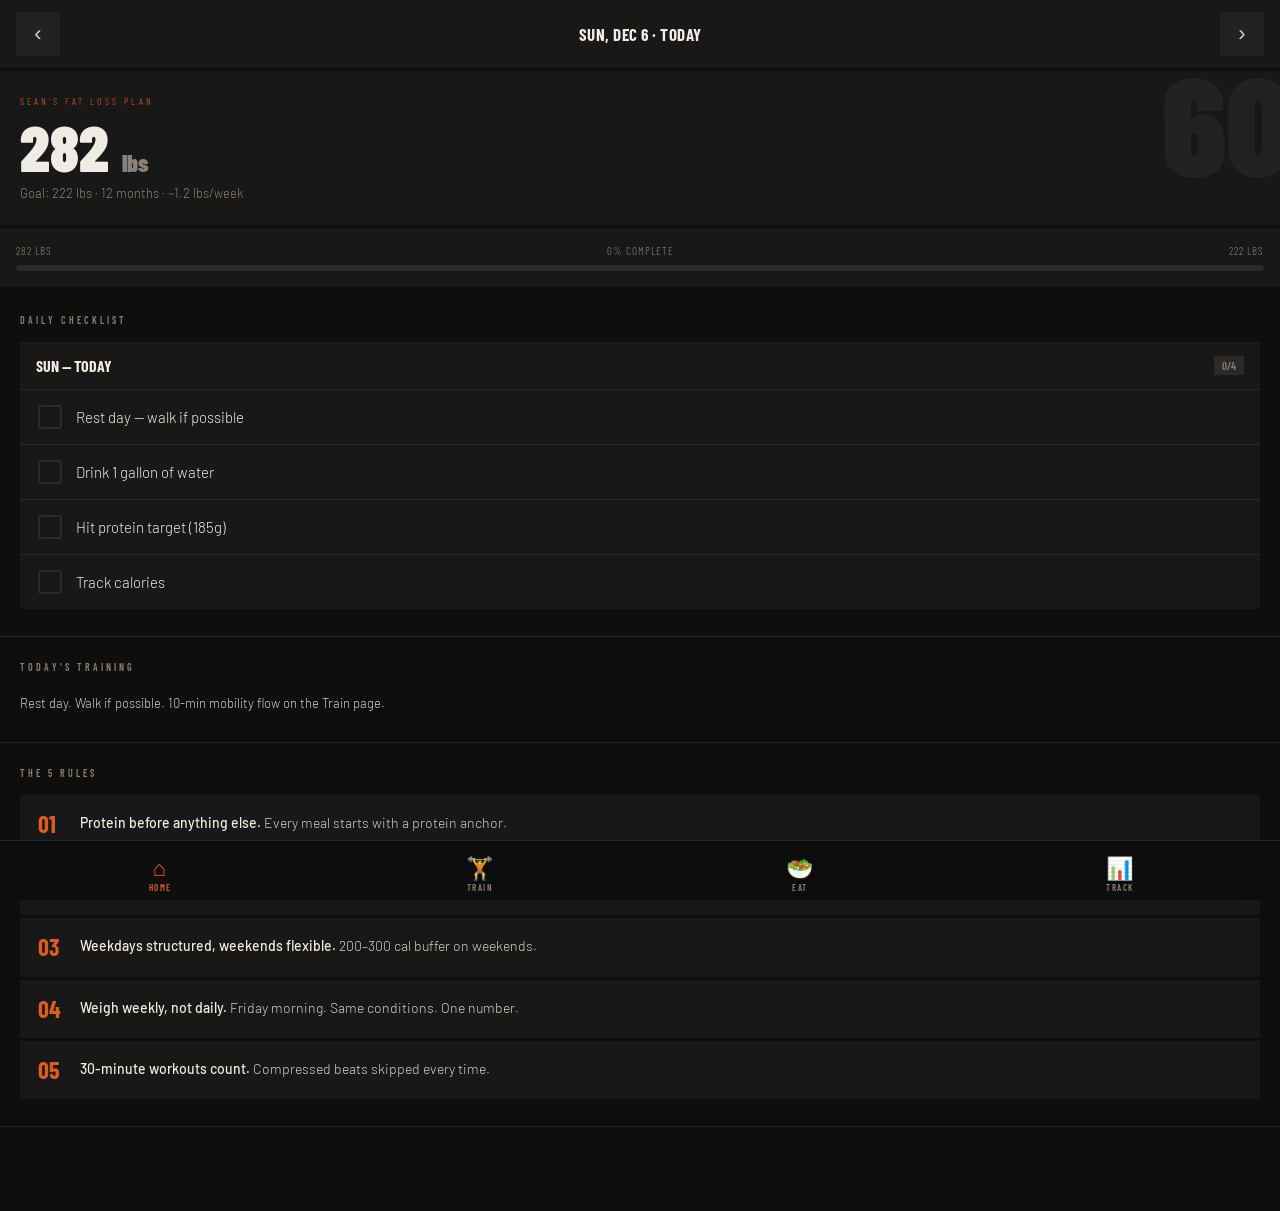
==== commit ec8e0c01: "Updating with more functionality" ====
--- a/index.html
+++ b/index.html
@@ -7,523 +7,13 @@
 <meta name="apple-mobile-web-app-status-bar-style" content="black-translucent">
 <title>Lose 60 · Sean's Plan</title>
 <link href="https://fonts.googleapis.com/css2?family=Barlow+Condensed:wght@400;600;700;900&family=Barlow:wght@300;400;500&display=swap" rel="stylesheet">
-<style>
-:root {
-  --bg: #0e0e0e;
-  --surface: #181818;
-  --surface2: #222222;
-  --surface3: #2a2a2a;
-  --ink: #f0ece4;
-  --ink2: #d4cec6;
-  --ink3: #8a8078;
-  --orange: #e05c1a;
-  --orange-dim: #8a3a0e;
-  --blue: #2e7fa8;
-  --green: #3d8a56;
-  --pink: #a84a7a;
-  --gold: #b89040;
-  --rule: #252525;
-  --nav-h: 60px;
-  --safe-bottom: env(safe-area-inset-bottom, 0px);
-}
-* { margin:0; padding:0; box-sizing:border-box; -webkit-tap-highlight-color:transparent; }
-html { font-size: 16px; }
-body {
-  background: var(--bg);
-  color: var(--ink);
-  font-family: 'Barlow', sans-serif;
-  font-weight: 300;
-  min-height: 100dvh;
-  overflow-x: hidden;
-}
-/* SCROLLBAR */
-::-webkit-scrollbar { width: 3px; }
-::-webkit-scrollbar-track { background: var(--bg); }
-::-webkit-scrollbar-thumb { background: var(--surface3); }
-
-/* NAV */
-nav {
-  position: fixed;
-  bottom: 0;
-  left: 0; right: 0;
-  height: calc(var(--nav-h) + var(--safe-bottom));
-  background: rgba(14,14,14,0.96);
-  backdrop-filter: blur(12px);
-  -webkit-backdrop-filter: blur(12px);
-  border-top: 1px solid var(--rule);
-  display: flex;
-  z-index: 100;
-  padding-bottom: var(--safe-bottom);
-}
-.nav-btn {
-  flex: 1;
-  display: flex;
-  flex-direction: column;
-  align-items: center;
-  justify-content: center;
-  gap: 4px;
-  border: none;
-  background: transparent;
-  color: var(--ink3);
-  cursor: pointer;
-  font-family: 'Barlow Condensed', sans-serif;
-  font-weight: 600;
-  font-size: 9px;
-  letter-spacing: 1.5px;
-  text-transform: uppercase;
-  transition: color 0.15s;
-  padding: 8px 4px 0;
-}
-.nav-btn .icon { font-size: 20px; line-height: 1; }
-.nav-btn.active { color: var(--orange); }
-
-/* PAGES */
-.page { display: none; padding-bottom: calc(var(--nav-h) + var(--safe-bottom) + 24px); min-height: 100dvh; }
-.page.active { display: block; }
-
-/* SHARED COMPONENTS */
-.page-header {
-  padding: 52px 20px 28px;
-  border-bottom: 1px solid var(--rule);
-}
-.eyebrow {
-  font-family: 'Barlow Condensed', sans-serif;
-  font-weight: 600;
-  font-size: 10px;
-  letter-spacing: 3px;
-  text-transform: uppercase;
-  color: var(--orange);
-  margin-bottom: 10px;
-}
-.page-title {
-  font-family: 'Barlow Condensed', sans-serif;
-  font-weight: 900;
-  font-size: 42px;
-  line-height: 0.95;
-  text-transform: uppercase;
-  letter-spacing: -0.5px;
-}
-.page-title em { font-style: normal; color: var(--orange); }
-.page-sub {
-  font-size: 13px;
-  color: var(--ink2);
-  margin-top: 10px;
-  line-height: 1.6;
-}
-.section {
-  padding: 24px 20px;
-  border-bottom: 1px solid var(--rule);
-}
-.section-label {
-  font-family: 'Barlow Condensed', sans-serif;
-  font-weight: 600;
-  font-size: 10px;
-  letter-spacing: 3px;
-  text-transform: uppercase;
-  color: var(--ink3);
-  margin-bottom: 16px;
-}
-h3 {
-  font-family: 'Barlow Condensed', sans-serif;
-  font-weight: 700;
-  font-size: 22px;
-  text-transform: uppercase;
-  color: var(--ink);
-  margin-bottom: 8px;
-}
-p { font-size: 13px; color: var(--ink2); line-height: 1.65; margin-bottom: 10px; }
-p strong { color: var(--ink); font-weight: 500; }
-p:last-child { margin-bottom: 0; }
-
-/* CARDS */
-.card {
-  background: var(--surface);
-  border-radius: 2px;
-  margin-bottom: 3px;
-}
-.card-row {
-  display: flex;
-  justify-content: space-between;
-  align-items: center;
-  padding: 14px 16px;
-}
-.card-label { font-size: 13px; color: var(--ink2); }
-.card-val {
-  font-family: 'Barlow Condensed', sans-serif;
-  font-weight: 700;
-  font-size: 20px;
-  color: var(--ink);
-}
-.card-val span { font-size: 12px; color: var(--ink3); margin-left: 2px; }
-
-/* STAT GRID */
-.stat-grid {
-  display: grid;
-  grid-template-columns: 1fr 1fr;
-  gap: 3px;
-  margin: 14px 0;
-}
-.stat-block {
-  background: var(--surface);
-  padding: 16px 14px;
-}
-.stat-num {
-  font-family: 'Barlow Condensed', sans-serif;
-  font-weight: 900;
-  font-size: 36px;
-  line-height: 1;
-  color: var(--ink);
-}
-.stat-num em { font-style: normal; font-size: 16px; color: var(--ink3); }
-.stat-desc { font-size: 11px; color: var(--ink3); margin-top: 4px; letter-spacing: 0.5px; }
-
-/* ACCENT BAR */
-.accent-bar {
-  border-left: 3px solid var(--orange);
-  background: var(--surface);
-  padding: 14px 16px;
-  margin: 12px 0;
-}
-.accent-bar.blue { border-color: var(--blue); }
-.accent-bar.green { border-color: var(--green); }
-.accent-bar p { margin: 0; }
-
-/* MACRO CARDS */
-.macro-row {
-  display: grid;
-  grid-template-columns: repeat(3, 1fr);
-  gap: 3px;
-  margin: 14px 0;
-}
-.macro-card {
-  background: var(--surface);
-  padding: 16px 12px;
-  border-top: 3px solid var(--rule);
-  text-align: center;
-}
-.macro-card.p { border-color: var(--orange); }
-.macro-card.c { border-color: var(--blue); }
-.macro-card.f { border-color: var(--gold); }
-.macro-num {
-  font-family: 'Barlow Condensed', sans-serif;
-  font-weight: 900;
-  font-size: 34px;
-  line-height: 1;
-  color: var(--ink);
-}
-.macro-g { font-size: 12px; color: var(--ink3); }
-.macro-name { font-size: 10px; letter-spacing: 1.5px; text-transform: uppercase; color: var(--ink3); margin-top: 4px; }
-.macro-note { font-size: 10px; color: var(--ink3); margin-top: 6px; line-height: 1.4; }
-
-/* FOOD TABLE */
-.food-table { width: 100%; margin: 12px 0; border-collapse: collapse; }
-.food-table td {
-  padding: 10px 0;
-  border-bottom: 1px solid var(--rule);
-  font-size: 13px;
-}
-.food-table td:last-child { text-align: right; color: var(--orange); font-family: 'Barlow Condensed', sans-serif; font-weight: 700; font-size: 15px; }
-.food-table tr:last-child td { border-bottom: none; }
-
-/* WEEK GRID */
-.week-grid {
-  display: grid;
-  grid-template-columns: repeat(7, 1fr);
-  gap: 2px;
-  margin: 14px 0;
-}
-.day-block {
-  background: var(--surface);
-  padding: 10px 4px 8px;
-  text-align: center;
-  border-top: 2px solid var(--rule);
-}
-.day-block.lift-a { border-color: var(--orange); }
-.day-block.lift-b { border-color: var(--pink); }
-.day-block.lift-c { border-color: var(--green); }
-.day-block.cardio { border-color: var(--blue); }
-.day-block.flex { border-color: var(--gold); }
-.db-day { font-size: 8px; letter-spacing: 1.5px; text-transform: uppercase; color: var(--ink3); margin-bottom: 5px; font-family: 'Barlow Condensed', sans-serif; }
-.db-type { font-family: 'Barlow Condensed', sans-serif; font-weight: 700; font-size: 11px; text-transform: uppercase; }
-.day-block.lift-a .db-type { color: var(--orange); }
-.day-block.lift-b .db-type { color: var(--pink); }
-.day-block.lift-c .db-type { color: var(--green); }
-.day-block.cardio .db-type { color: var(--blue); }
-.day-block.flex .db-type { color: var(--gold); }
-.day-block.rest .db-type { color: var(--ink3); }
-.db-detail { font-size: 8px; color: var(--ink3); margin-top: 4px; line-height: 1.4; }
-
-/* ACCORDION */
-.accordion { margin: 3px 0; }
-.acc-header {
-  background: var(--surface);
-  padding: 16px;
-  display: flex;
-  align-items: center;
-  gap: 12px;
-  cursor: pointer;
-  user-select: none;
-  -webkit-user-select: none;
-}
-.acc-stripe { width: 3px; height: 36px; flex-shrink: 0; border-radius: 1px; }
-.acc-stripe.orange { background: var(--orange); }
-.acc-stripe.pink { background: var(--pink); }
-.acc-stripe.green { background: var(--green); }
-.acc-meta { flex: 1; }
-.acc-tag { font-size: 9px; letter-spacing: 2px; text-transform: uppercase; color: var(--ink3); margin-bottom: 3px; font-family: 'Barlow Condensed', sans-serif; }
-.acc-title { font-family: 'Barlow Condensed', sans-serif; font-weight: 700; font-size: 18px; text-transform: uppercase; color: var(--ink); }
-.acc-arrow { font-size: 16px; color: var(--ink3); transition: transform 0.2s; }
-.acc-header.open .acc-arrow { transform: rotate(180deg); }
-.acc-body { display: none; background: var(--surface); border-top: 1px solid var(--rule); padding: 16px; }
-.acc-body.open { display: block; }
-
-/* EXERCISE TABLE */
-.ex-table { width: 100%; border-collapse: collapse; margin-bottom: 12px; }
-.ex-table th {
-  font-size: 9px; letter-spacing: 2px; text-transform: uppercase; color: var(--ink3);
-  padding: 0 0 8px; text-align: left; font-weight: 400; font-family: 'Barlow Condensed', sans-serif;
-  border-bottom: 1px solid var(--rule);
-}
-.ex-table td { padding: 10px 0; border-bottom: 1px solid var(--surface3); font-size: 13px; vertical-align: top; }
-.ex-table tr:last-child td { border-bottom: none; }
-.ex-name { font-weight: 500; color: var(--ink); }
-.ex-note { font-size: 11px; color: var(--ink3); margin-top: 2px; line-height: 1.4; }
-.ex-sets { font-family: 'Barlow Condensed', sans-serif; font-weight: 600; font-size: 13px; color: var(--ink2); white-space: nowrap; padding-right: 8px; }
-.tag { display: inline-block; font-size: 8px; letter-spacing: 1px; text-transform: uppercase; padding: 2px 6px; background: var(--surface3); color: var(--ink3); margin-top: 3px; }
-
-/* WARMUP STEPS */
-.warmup-step {
-  background: var(--surface);
-  padding: 14px 16px;
-  margin-bottom: 3px;
-  display: grid;
-  grid-template-columns: 28px 1fr 52px;
-  gap: 12px;
-  align-items: start;
-}
-.ws-num { font-family: 'Barlow Condensed', sans-serif; font-weight: 700; font-size: 20px; color: var(--surface3); line-height: 1.1; }
-.ws-name { font-weight: 500; font-size: 13px; color: var(--ink); margin-bottom: 3px; }
-.ws-desc { font-size: 11px; color: var(--ink3); line-height: 1.5; }
-.ws-dose { font-family: 'Barlow Condensed', sans-serif; font-weight: 700; font-size: 13px; color: var(--ink2); text-align: right; line-height: 1.3; }
-
-/* PHASE BAR */
-.phase-bar {
-  background: var(--surface);
-  padding: 16px;
-  margin-bottom: 3px;
-  border-left: 3px solid var(--rule);
-}
-.pb-range { font-size: 10px; letter-spacing: 2px; text-transform: uppercase; color: var(--orange); font-family: 'Barlow Condensed', sans-serif; margin-bottom: 4px; }
-.pb-name { font-family: 'Barlow Condensed', sans-serif; font-weight: 700; font-size: 18px; text-transform: uppercase; color: var(--ink); margin-bottom: 6px; }
-
-/* RULES LIST */
-.rule-item {
-  background: var(--surface);
-  padding: 14px 16px;
-  margin-bottom: 3px;
-  display: flex;
-  gap: 14px;
-  align-items: flex-start;
-}
-.rule-num { font-family: 'Barlow Condensed', sans-serif; font-weight: 700; font-size: 22px; color: var(--orange); min-width: 26px; line-height: 1.1; }
-.rule-text { font-size: 13px; color: var(--ink2); line-height: 1.6; }
-.rule-text strong { color: var(--ink); font-weight: 500; }
-
-/* MOBILITY */
-.mob-item {
-  background: var(--surface);
-  padding: 14px 16px;
-  margin-bottom: 3px;
-}
-.mob-name { font-weight: 500; font-size: 14px; color: var(--ink); margin-bottom: 4px; }
-.mob-how { font-size: 12px; color: var(--ink3); line-height: 1.6; }
-.mob-tags { margin-top: 6px; display: flex; flex-wrap: wrap; gap: 4px; }
-.mob-dose { font-family: 'Barlow Condensed', sans-serif; font-weight: 700; font-size: 13px; color: var(--orange); margin-top: 6px; }
-
-/* WARMUP DAY TABS */
-.day-tabs { display: flex; gap: 3px; margin: 14px 0 0; }
-.day-tab {
-  flex: 1; padding: 12px 6px; border: none; cursor: pointer;
-  font-family: 'Barlow Condensed', sans-serif; font-weight: 700;
-  font-size: 11px; letter-spacing: 1px; text-transform: uppercase;
-  background: var(--surface2); color: var(--ink3); transition: all 0.15s;
-}
-.day-tab.act-a { background: var(--orange); color: white; }
-.day-tab.act-b { background: var(--pink); color: white; }
-.day-tab.act-c { background: var(--green); color: white; }
-.day-panel { display: none; }
-.day-panel.active { display: block; }
-
-/* PELOTON CARDS */
-.pelo-grid { display: grid; grid-template-columns: 1fr 1fr; gap: 3px; margin: 14px 0; }
-.pelo-card { background: var(--surface); padding: 16px; border-top: 3px solid var(--blue); }
-.pelo-label { font-size: 9px; letter-spacing: 2px; text-transform: uppercase; color: var(--blue); font-family: 'Barlow Condensed', sans-serif; margin-bottom: 6px; }
-.pelo-title { font-family: 'Barlow Condensed', sans-serif; font-weight: 700; font-size: 16px; text-transform: uppercase; color: var(--ink); margin-bottom: 8px; }
-.pelo-body { font-size: 12px; color: var(--ink3); line-height: 1.6; }
-.pelo-body strong { color: var(--ink); font-weight: 500; }
-
-/* PROGRESS TRACKER */
-.tracker-header { padding: 20px; background: var(--surface); margin-bottom: 3px; }
-.tracker-title { font-family: 'Barlow Condensed', sans-serif; font-weight: 900; font-size: 28px; text-transform: uppercase; }
-.tracker-sub { font-size: 12px; color: var(--ink3); margin-top: 4px; }
-.weight-input-row {
-  display: flex; gap: 8px; align-items: center; padding: 16px;
-  background: var(--surface); margin-bottom: 3px;
-}
-.weight-input {
-  flex: 1; background: var(--surface2); border: 1px solid var(--surface3);
-  color: var(--ink); font-family: 'Barlow Condensed', sans-serif; font-weight: 700;
-  font-size: 28px; padding: 10px 14px; border-radius: 2px; text-align: center;
-}
-.weight-input:focus { outline: none; border-color: var(--orange); }
-.log-btn {
-  background: var(--orange); color: white; border: none; padding: 12px 20px;
-  font-family: 'Barlow Condensed', sans-serif; font-weight: 700; font-size: 14px;
-  letter-spacing: 1px; text-transform: uppercase; cursor: pointer; border-radius: 2px;
-  white-space: nowrap;
-}
-.log-btn:active { background: var(--orange-dim); }
-.progress-bar-wrap { background: var(--surface); padding: 16px; margin-bottom: 3px; }
-.progress-label { display: flex; justify-content: space-between; font-size: 11px; color: var(--ink3); margin-bottom: 8px; font-family: 'Barlow Condensed', sans-serif; letter-spacing: 1px; text-transform: uppercase; }
-.progress-track { height: 6px; background: var(--surface3); border-radius: 3px; }
-.progress-fill { height: 100%; background: var(--orange); border-radius: 3px; transition: width 0.4s; }
-.log-list { background: var(--surface); }
-.log-entry {
-  display: flex; justify-content: space-between; align-items: center;
-  padding: 12px 16px; border-bottom: 1px solid var(--rule);
-}
-.log-entry:last-child { border-bottom: none; }
-.log-date { font-size: 12px; color: var(--ink3); }
-.log-weight { font-family: 'Barlow Condensed', sans-serif; font-weight: 700; font-size: 20px; color: var(--ink); }
-.log-delta { font-family: 'Barlow Condensed', sans-serif; font-weight: 600; font-size: 13px; }
-.log-delta.down { color: var(--green); }
-.log-delta.up { color: #e05c5c; }
-.log-delta.same { color: var(--ink3); }
-.empty-state { padding: 32px 16px; text-align: center; font-size: 13px; color: var(--ink3); }
-
-/* CHECKLIST */
-.check-day { background: var(--surface); margin-bottom: 3px; }
-.check-day-header {
-  padding: 14px 16px; display: flex; justify-content: space-between; align-items: center;
-  border-bottom: 1px solid var(--rule);
-}
-.check-day-title { font-family: 'Barlow Condensed', sans-serif; font-weight: 700; font-size: 16px; text-transform: uppercase; }
-.check-day-badge {
-  font-family: 'Barlow Condensed', sans-serif; font-weight: 600; font-size: 11px;
-  padding: 3px 8px; background: var(--surface3); color: var(--ink3);
-}
-.check-item {
-  display: flex; align-items: center; gap: 12px; padding: 12px 16px;
-  border-bottom: 1px solid var(--surface3); cursor: pointer; user-select: none; -webkit-user-select: none;
-}
-.check-item:last-child { border-bottom: none; }
-.check-box {
-  width: 20px; height: 20px; border: 2px solid var(--surface3);
-  border-radius: 2px; flex-shrink: 0; display: flex; align-items: center; justify-content: center;
-  transition: all 0.15s; font-size: 12px;
-}
-.check-item.done .check-box { background: var(--orange); border-color: var(--orange); }
-.check-item.done .check-label { color: var(--ink3); text-decoration: line-through; }
-.check-label { font-size: 13px; color: var(--ink); flex: 1; }
-
-/* HOME DASH */
-.hero-block {
-  background: var(--surface);
-  padding: 24px 20px;
-  margin-bottom: 3px;
-  position: relative;
-  overflow: hidden;
-}
-.hero-block::after {
-  content: "60";
-  position: absolute;
-  right: -10px; top: -20px;
-  font-family: 'Barlow Condensed', sans-serif;
-  font-weight: 900;
-  font-size: 140px;
-  color: var(--surface2);
-  line-height: 1;
-  pointer-events: none;
-}
-.hero-label { font-size: 10px; letter-spacing: 3px; text-transform: uppercase; color: var(--orange); font-family: 'Barlow Condensed', sans-serif; margin-bottom: 8px; }
-.hero-weight { font-family: 'Barlow Condensed', sans-serif; font-weight: 900; font-size: 64px; line-height: 1; color: var(--ink); position: relative; z-index: 1; }
-.hero-weight span { font-size: 24px; color: var(--ink3); }
-.hero-goal { font-size: 13px; color: var(--ink3); margin-top: 6px; }
-.quick-links { display: grid; grid-template-columns: 1fr 1fr; gap: 3px; margin-bottom: 3px; }
-.quick-link {
-  background: var(--surface); padding: 16px; display: flex; flex-direction: column;
-  gap: 6px; cursor: pointer; border: none; text-align: left; color: inherit;
-  border-top: 2px solid var(--rule); transition: background 0.15s;
-}
-.quick-link:active { background: var(--surface2); }
-.ql-icon { font-size: 22px; }
-.ql-title { font-family: 'Barlow Condensed', sans-serif; font-weight: 700; font-size: 14px; text-transform: uppercase; color: var(--ink); }
-.ql-sub { font-size: 11px; color: var(--ink3); }
-.quick-link.orange { border-color: var(--orange); }
-.quick-link.blue { border-color: var(--blue); }
-.quick-link.green { border-color: var(--green); }
-.quick-link.pink { border-color: var(--pink); }
-
-/* CALLOUT */
-.callout {
-  background: var(--surface2);
-  border-left: 3px solid var(--blue);
-  padding: 12px 14px;
-  font-size: 12px; color: var(--ink3); line-height: 1.6; margin: 12px 0 0;
-}
-.callout strong { color: var(--ink); font-weight: 500; }
-
-/* PHASE TIMELINE */
-.timeline { border-left: 1px solid var(--surface3); margin: 14px 0; padding-left: 20px; }
-.tl-item { margin-bottom: 20px; position: relative; }
-.tl-item::before {
-  content: ""; position: absolute; left: -25px; top: 5px;
-  width: 8px; height: 8px; border-radius: 50%; background: var(--orange);
-}
-.tl-range { font-size: 9px; letter-spacing: 2px; text-transform: uppercase; color: var(--orange); font-family: 'Barlow Condensed', sans-serif; margin-bottom: 3px; }
-.tl-name { font-family: 'Barlow Condensed', sans-serif; font-weight: 700; font-size: 18px; text-transform: uppercase; color: var(--ink); margin-bottom: 4px; }
-
-/* PHASE BANNER */
-.phase-banner {
-  background: var(--orange-dim);
-  padding: 12px 16px;
-  display: flex;
-  align-items: center;
-  gap: 14px;
-}
-.phase-banner.green { background: #2a5c3a; }
-.phase-banner.orange { background: var(--orange-dim); }
-.pb-step {
-  font-family: 'Barlow Condensed', sans-serif;
-  font-weight: 700;
-  font-size: 10px;
-  letter-spacing: 2px;
-  text-transform: uppercase;
-  color: rgba(255,255,255,0.6);
-  white-space: nowrap;
-}
-.pb-name {
-  font-family: 'Barlow Condensed', sans-serif;
-  font-weight: 700;
-  font-size: 16px;
-  text-transform: uppercase;
-  color: #fff;
-  letter-spacing: 0.5px;
-}
-
-
-  background: var(--surface);
-  border-left: 3px solid var(--blue);
-  padding: 14px 16px;
-  margin-bottom: 3px;
-}
-.sw-label { font-size: 9px; letter-spacing: 2px; text-transform: uppercase; color: var(--blue); font-family: 'Barlow Condensed', sans-serif; margin-bottom: 6px; }
-</style>
+<link rel="stylesheet" href="styles.css">
 </head>
 <body>
 
 <!-- PAGE: HOME -->
 <div class="page active" id="page-home">
+  <div id="date-picker"></div>
   <div class="hero-block">
     <div class="hero-label">Sean's Fat Loss Plan</div>
     <div class="hero-weight" id="hero-current">282 <span>lbs</span></div>
@@ -539,27 +29,14 @@
     <div class="progress-track"><div class="progress-fill" id="home-progress-fill" style="width:0%"></div></div>
   </div>
 
-  <div class="quick-links">
-    <button class="quick-link orange" onclick="goTo('train')">
-      <div class="ql-icon">🏋️</div>
-      <div class="ql-title">Train</div>
-      <div class="ql-sub">Warmup · Lift · Mobility</div>
-    </button>
-    <button class="quick-link blue" onclick="goTo('nutrition')">
-      <div class="ql-icon">🥗</div>
-      <div class="ql-title">Nutrition</div>
-      <div class="ql-sub">Macros · Protein</div>
-    </button>
-    <button class="quick-link pink" onclick="goTo('track')">
-      <div class="ql-icon">📊</div>
-      <div class="ql-title">Track</div>
-      <div class="ql-sub">Weight log</div>
-    </button>
-  </div>
-
   <div class="section">
     <div class="section-label">Daily Checklist</div>
     <div id="today-check"></div>
+  </div>
+
+  <div class="section">
+    <div class="section-label">Today's Training</div>
+    <div id="today-training"></div>
   </div>
 
   <div class="section">
@@ -572,7 +49,7 @@
   </div>
 </div>
 
-<!-- PAGE: TRAIN (combined warmup + workout + mobility) -->
+<!-- PAGE: TRAIN -->
 <div class="page" id="page-train">
   <div class="page-header">
     <div class="eyebrow">Warmup · Workout · Mobility</div>
@@ -608,18 +85,24 @@
       <div class="phase-banner orange">
         <div class="pb-step">Step 1</div>
         <div class="pb-name">Warm Up · ~10 min</div>
+        <div class="pb-count" id="cnt-a-wu">0/6</div>
       </div>
       <div style="height:12px;"></div>
-      <div class="shared-warmup">
-        <div class="sw-label">Phase 1 · 3 min</div>
-        <strong style="font-size:13px;color:var(--ink);">Easy Peloton spin</strong>
-        <p style="margin-top:4px;font-size:12px;">No resistance. HR 60→90 bpm. Or march with high knees for 3 min.</p>
-      </div>
-      <div class="warmup-step"><div class="ws-num">01</div><div><div class="ws-name">Arm Circles</div><div class="ws-desc">Big slow circles forward then backward. Gradually increase size. Mobilizes shoulder capsule before it goes under load.</div></div><div class="ws-dose">10+10<br>each dir</div></div>
-      <div class="warmup-step"><div class="ws-num">02</div><div><div class="ws-name">Band Pull-Apart</div><div class="ws-desc">Hold band at shoulder width, pull apart to chest. Activates rear delts and external rotators that stabilize your shoulder during pressing.</div></div><div class="ws-dose">15 reps<br>slow</div></div>
-      <div class="warmup-step"><div class="ws-num">03</div><div><div class="ws-name">Wall Slides</div><div class="ws-desc">Back against wall, arms in goalpost, slide overhead keeping wall contact. Where you lose contact is your mobility limit — work to it, not through it.</div></div><div class="ws-dose">10 reps<br>2s up/dn</div></div>
-      <div class="warmup-step"><div class="ws-num">04</div><div><div class="ws-name">Thoracic Rotation</div><div class="ws-desc">Sit on floor, knees bent, hands behind head. Rotate upper back left and right. The thoracic spine is what moves during pressing — frozen upper backs cause shoulder pain.</div></div><div class="ws-dose">8/side<br>1s hold</div></div>
-      <div class="warmup-step"><div class="ws-num">05</div><div><div class="ws-name">Push-Up Walkout</div><div class="ws-desc">Stand, fold forward, walk hands to push-up position, do one slow push-up (3 sec down), walk back up. Confirms shoulder is tracking correctly before you add weight.</div></div><div class="ws-dose">5 reps<br>3s lower</div></div>
+      <div class="shared-warmup" data-check-id="a-wu-0" onclick="toggleMovement(this,'a')">
+        <div class="shared-warmup-inner">
+          <div class="mov-check"></div>
+          <div>
+            <div class="sw-label">Phase 1 · 3 min</div>
+            <strong style="font-size:13px;color:var(--ink);">Easy Peloton spin</strong>
+            <p style="margin-top:4px;font-size:12px;">No resistance. HR 60→90 bpm. Or march with high knees for 3 min.</p>
+          </div>
+        </div>
+      </div>
+      <div class="warmup-step" data-check-id="a-wu-1" onclick="toggleMovement(this,'a')"><div class="mov-check"></div><div class="ws-num">01</div><div><div class="ws-name">Arm Circles</div><div class="ws-desc">Big slow circles forward then backward. Gradually increase size. Mobilizes shoulder capsule before it goes under load.</div></div><div class="ws-dose">10+10<br>each dir</div></div>
+      <div class="warmup-step" data-check-id="a-wu-2" onclick="toggleMovement(this,'a')"><div class="mov-check"></div><div class="ws-num">02</div><div><div class="ws-name">Band Pull-Apart</div><div class="ws-desc">Hold band at shoulder width, pull apart to chest. Activates rear delts and external rotators that stabilize your shoulder during pressing.</div></div><div class="ws-dose">15 reps<br>slow</div></div>
+      <div class="warmup-step" data-check-id="a-wu-3" onclick="toggleMovement(this,'a')"><div class="mov-check"></div><div class="ws-num">03</div><div><div class="ws-name">Wall Slides</div><div class="ws-desc">Back against wall, arms in goalpost, slide overhead keeping wall contact. Where you lose contact is your mobility limit — work to it, not through it.</div></div><div class="ws-dose">10 reps<br>2s up/dn</div></div>
+      <div class="warmup-step" data-check-id="a-wu-4" onclick="toggleMovement(this,'a')"><div class="mov-check"></div><div class="ws-num">04</div><div><div class="ws-name">Thoracic Rotation</div><div class="ws-desc">Sit on floor, knees bent, hands behind head. Rotate upper back left and right. The thoracic spine is what moves during pressing — frozen upper backs cause shoulder pain.</div></div><div class="ws-dose">8/side<br>1s hold</div></div>
+      <div class="warmup-step" data-check-id="a-wu-5" onclick="toggleMovement(this,'a')"><div class="mov-check"></div><div class="ws-num">05</div><div><div class="ws-name">Push-Up Walkout</div><div class="ws-desc">Stand, fold forward, walk hands to push-up position, do one slow push-up (3 sec down), walk back up. Confirms shoulder is tracking correctly before you add weight.</div></div><div class="ws-dose">5 reps<br>3s lower</div></div>
     </div>
 
     <!-- WORKOUT A -->
@@ -627,17 +110,52 @@
       <div class="phase-banner" style="background:var(--orange);">
         <div class="pb-step">Step 2</div>
         <div class="pb-name">Workout · ~45 min · Push</div>
+        <div class="pb-count" id="cnt-a-ex">0/6</div>
       </div>
       <p style="margin-top:14px;font-size:12px;">3 sets · 8–12 reps · 60–75 sec rest between sets.</p>
       <table class="ex-table" style="margin-top:10px;">
         <thead><tr><th style="width:50%">Exercise</th><th>Sets</th><th>Gear</th></tr></thead>
         <tbody>
-          <tr><td><div class="ex-name">DB Floor Press</div><div class="ex-note">Floor limits range — protects shoulders. Start 35–40 lbs/hand.</div></td><td class="ex-sets">3×8–12</td><td><span class="tag">DB</span></td></tr>
-          <tr><td><div class="ex-name">DB Overhead Press</div><div class="ex-note">Start seated if balance is an issue. ~25–30 lbs.</div></td><td class="ex-sets">3×8–12</td><td><span class="tag">DB</span></td></tr>
-          <tr><td><div class="ex-name">Incline DB Press</div><div class="ex-note">Lean against couch or use pillows for angle.</div></td><td class="ex-sets">3×10–12</td><td><span class="tag">DB</span></td></tr>
-          <tr><td><div class="ex-name">Lateral Raises</div><div class="ex-note">10–15 lbs is plenty — go lighter than you think.</div></td><td class="ex-sets">3×12–15</td><td><span class="tag">DB</span></td></tr>
-          <tr><td><div class="ex-name">Band Tricep Pushdown</div><div class="ex-note">Anchor band overhead in doorframe.</div></td><td class="ex-sets">3×12–15</td><td><span class="tag">Band</span></td></tr>
-          <tr><td><div class="ex-name">Push-Ups</div><div class="ex-note">To failure. Knees OK — stop when form breaks.</div></td><td class="ex-sets">2×AMRAP</td><td><span class="tag">BW</span></td></tr>
+          <tr data-check-id="a-ex-0" onclick="toggleMovement(this,'a')">
+            <td>
+              <div class="ex-row-inner"><div class="mov-check"></div><div><div class="ex-name">DB Floor Press</div><div class="ex-note">Floor limits range — protects shoulders. Start 35–40 lbs/hand.</div></div></div>
+              <div class="ex-weight-wrap" onclick="event.stopPropagation()"><input class="ex-weight-input" type="number" placeholder="lbs" data-key="db-floor-press" onblur="saveWeight(this)" onkeydown="if(event.key==='Enter')saveWeight(this)"><span class="ex-weight-label">last wt</span></div>
+            </td>
+            <td class="ex-sets">3×8–12</td><td><span class="tag">DB</span></td>
+          </tr>
+          <tr data-check-id="a-ex-1" onclick="toggleMovement(this,'a')">
+            <td>
+              <div class="ex-row-inner"><div class="mov-check"></div><div><div class="ex-name">DB Overhead Press</div><div class="ex-note">Start seated if balance is an issue. ~25–30 lbs.</div></div></div>
+              <div class="ex-weight-wrap" onclick="event.stopPropagation()"><input class="ex-weight-input" type="number" placeholder="lbs" data-key="db-overhead-press" onblur="saveWeight(this)" onkeydown="if(event.key==='Enter')saveWeight(this)"><span class="ex-weight-label">last wt</span></div>
+            </td>
+            <td class="ex-sets">3×8–12</td><td><span class="tag">DB</span></td>
+          </tr>
+          <tr data-check-id="a-ex-2" onclick="toggleMovement(this,'a')">
+            <td>
+              <div class="ex-row-inner"><div class="mov-check"></div><div><div class="ex-name">Incline DB Press</div><div class="ex-note">Lean against couch or use pillows for angle.</div></div></div>
+              <div class="ex-weight-wrap" onclick="event.stopPropagation()"><input class="ex-weight-input" type="number" placeholder="lbs" data-key="incline-db-press" onblur="saveWeight(this)" onkeydown="if(event.key==='Enter')saveWeight(this)"><span class="ex-weight-label">last wt</span></div>
+            </td>
+            <td class="ex-sets">3×10–12</td><td><span class="tag">DB</span></td>
+          </tr>
+          <tr data-check-id="a-ex-3" onclick="toggleMovement(this,'a')">
+            <td>
+              <div class="ex-row-inner"><div class="mov-check"></div><div><div class="ex-name">Lateral Raises</div><div class="ex-note">10–15 lbs is plenty — go lighter than you think.</div></div></div>
+              <div class="ex-weight-wrap" onclick="event.stopPropagation()"><input class="ex-weight-input" type="number" placeholder="lbs" data-key="lateral-raises" onblur="saveWeight(this)" onkeydown="if(event.key==='Enter')saveWeight(this)"><span class="ex-weight-label">last wt</span></div>
+            </td>
+            <td class="ex-sets">3×12–15</td><td><span class="tag">DB</span></td>
+          </tr>
+          <tr data-check-id="a-ex-4" onclick="toggleMovement(this,'a')">
+            <td>
+              <div class="ex-row-inner"><div class="mov-check"></div><div><div class="ex-name">Band Tricep Pushdown</div><div class="ex-note">Anchor band overhead in doorframe.</div></div></div>
+            </td>
+            <td class="ex-sets">3×12–15</td><td><span class="tag">Band</span></td>
+          </tr>
+          <tr data-check-id="a-ex-5" onclick="toggleMovement(this,'a')">
+            <td>
+              <div class="ex-row-inner"><div class="mov-check"></div><div><div class="ex-name">Push-Ups</div><div class="ex-note">To failure. Knees OK — stop when form breaks.</div></div></div>
+            </td>
+            <td class="ex-sets">2×AMRAP</td><td><span class="tag">BW</span></td>
+          </tr>
         </tbody>
       </table>
     </div>
@@ -647,27 +165,36 @@
       <div class="phase-banner green">
         <div class="pb-step">Step 3</div>
         <div class="pb-name">Mobility · ~5 min</div>
+        <div class="pb-count" id="cnt-a-mob">0/4</div>
       </div>
       <p style="margin-top:14px;font-size:12px;">Hold each 30–45 sec. Breathe into the stretch — don't force range.</p>
-      <div class="mob-item" style="margin-top:10px;">
-        <div class="mob-name">Doorframe Chest Stretch</div>
-        <div class="mob-how">Forearms on frame at 90°, step forward until chest and front shoulder open. Critical after pressing — sitting + carrying kids tighten the anterior shoulder.</div>
-        <div class="mob-dose">45s hold</div>
-      </div>
-      <div class="mob-item">
-        <div class="mob-name">Thoracic Extension over Rolled Towel</div>
-        <div class="mob-how">Roll a bath towel tightly. Place at mid-back horizontally, support head with hands, gently extend over it. Move it up and down the thoracic spine.</div>
-        <div class="mob-dose">60–90s, move up spine</div>
-      </div>
-      <div class="mob-item">
-        <div class="mob-name">Child's Pose with Lat Reach</div>
-        <div class="mob-how">Kneel, sit back toward heels, arms extended. Walk hands to one side — hold, switch. Decompresses spine and opens lats.</div>
-        <div class="mob-dose">30s center + each side</div>
-      </div>
-      <div class="mob-item">
-        <div class="mob-name">Pigeon Pose / Figure-4</div>
-        <div class="mob-how">On back: cross one ankle over opposite knee, pull both legs toward chest. Hip tightness is the root cause of most lower back pain. Do this every day you lift.</div>
-        <div class="mob-dose">30–45s each side</div>
+      <div class="mob-item" style="margin-top:10px;" data-check-id="a-mob-0" onclick="toggleMovement(this,'a')">
+        <div class="mob-item-inner"><div class="mov-check"></div><div>
+          <div class="mob-name">Doorframe Chest Stretch</div>
+          <div class="mob-how">Forearms on frame at 90°, step forward until chest and front shoulder open. Critical after pressing — sitting + carrying kids tighten the anterior shoulder.</div>
+          <div class="mob-dose">45s hold</div>
+        </div></div>
+      </div>
+      <div class="mob-item" data-check-id="a-mob-1" onclick="toggleMovement(this,'a')">
+        <div class="mob-item-inner"><div class="mov-check"></div><div>
+          <div class="mob-name">Thoracic Extension over Rolled Towel</div>
+          <div class="mob-how">Roll a bath towel tightly. Place at mid-back horizontally, support head with hands, gently extend over it. Move it up and down the thoracic spine.</div>
+          <div class="mob-dose">60–90s, move up spine</div>
+        </div></div>
+      </div>
+      <div class="mob-item" data-check-id="a-mob-2" onclick="toggleMovement(this,'a')">
+        <div class="mob-item-inner"><div class="mov-check"></div><div>
+          <div class="mob-name">Child's Pose with Lat Reach</div>
+          <div class="mob-how">Kneel, sit back toward heels, arms extended. Walk hands to one side — hold, switch. Decompresses spine and opens lats.</div>
+          <div class="mob-dose">30s center + each side</div>
+        </div></div>
+      </div>
+      <div class="mob-item" data-check-id="a-mob-3" onclick="toggleMovement(this,'a')">
+        <div class="mob-item-inner"><div class="mov-check"></div><div>
+          <div class="mob-name">Pigeon Pose / Figure-4</div>
+          <div class="mob-how">On back: cross one ankle over opposite knee, pull both legs toward chest. Hip tightness is the root cause of most lower back pain. Do this every day you lift.</div>
+          <div class="mob-dose">30–45s each side</div>
+        </div></div>
       </div>
     </div>
   </div>
@@ -680,18 +207,24 @@
       <div class="phase-banner orange">
         <div class="pb-step">Step 1</div>
         <div class="pb-name">Warm Up · ~10 min</div>
+        <div class="pb-count" id="cnt-b-wu">0/6</div>
       </div>
       <div style="height:12px;"></div>
-      <div class="shared-warmup">
-        <div class="sw-label">Phase 1 · 3 min</div>
-        <strong style="font-size:13px;color:var(--ink);">Easy Peloton spin</strong>
-        <p style="margin-top:4px;font-size:12px;">No resistance. HR 60→90 bpm. Or march with high knees for 3 min.</p>
-      </div>
-      <div class="warmup-step"><div class="ws-num">01</div><div><div class="ws-name">Cat-Cow</div><div class="ws-desc">On hands and knees, alternate arching back up (cat) and letting it sag (cow). Warms up the entire spine for the hinge position held throughout pull day.</div></div><div class="ws-dose">10 reps<br>slow</div></div>
-      <div class="warmup-step"><div class="ws-num">02</div><div><div class="ws-name">Band Pull-Apart</div><div class="ws-desc">Rear delt activation before rowing prevents shoulder impingement. Do this every lifting day without exception.</div></div><div class="ws-dose">15 reps<br>slow</div></div>
-      <div class="warmup-step"><div class="ws-num">03</div><div><div class="ws-name">Hip Hinge (broom handle)</div><div class="ws-desc">Hold broom handle against spine touching head, upper back, and tailbone simultaneously. Hinge forward maintaining all 3 contact points. This is the row position — most people round because they've never felt the correct hinge.</div></div><div class="ws-dose">10 reps<br>slow</div></div>
-      <div class="warmup-step"><div class="ws-num">04</div><div><div class="ws-name">Scapular Retractions</div><div class="ws-desc">Arms extended, squeeze shoulder blades together without bending elbows. This initiates every row — if you can't isolate it here, you won't use it under load.</div></div><div class="ws-dose">15 reps<br>2s hold</div></div>
-      <div class="warmup-step"><div class="ws-num">05</div><div><div class="ws-name">Dead Bug (slow)</div><div class="ws-desc">On back, arms up, knees 90°. Lower one arm + opposite leg toward floor while pressing lower back flat. Activates deep core needed to stabilize during bent rows.</div></div><div class="ws-dose">6/side<br>3s lower</div></div>
+      <div class="shared-warmup" data-check-id="b-wu-0" onclick="toggleMovement(this,'b')">
+        <div class="shared-warmup-inner">
+          <div class="mov-check"></div>
+          <div>
+            <div class="sw-label">Phase 1 · 3 min</div>
+            <strong style="font-size:13px;color:var(--ink);">Easy Peloton spin</strong>
+            <p style="margin-top:4px;font-size:12px;">No resistance. HR 60→90 bpm. Or march with high knees for 3 min.</p>
+          </div>
+        </div>
+      </div>
+      <div class="warmup-step" data-check-id="b-wu-1" onclick="toggleMovement(this,'b')"><div class="mov-check"></div><div class="ws-num">01</div><div><div class="ws-name">Cat-Cow</div><div class="ws-desc">On hands and knees, alternate arching back up (cat) and letting it sag (cow). Warms up the entire spine for the hinge position held throughout pull day.</div></div><div class="ws-dose">10 reps<br>slow</div></div>
+      <div class="warmup-step" data-check-id="b-wu-2" onclick="toggleMovement(this,'b')"><div class="mov-check"></div><div class="ws-num">02</div><div><div class="ws-name">Band Pull-Apart</div><div class="ws-desc">Rear delt activation before rowing prevents shoulder impingement. Do this every lifting day without exception.</div></div><div class="ws-dose">15 reps<br>slow</div></div>
+      <div class="warmup-step" data-check-id="b-wu-3" onclick="toggleMovement(this,'b')"><div class="mov-check"></div><div class="ws-num">03</div><div><div class="ws-name">Hip Hinge (broom handle)</div><div class="ws-desc">Hold broom handle against spine touching head, upper back, and tailbone simultaneously. Hinge forward maintaining all 3 contact points. This is the row position — most people round because they've never felt the correct hinge.</div></div><div class="ws-dose">10 reps<br>slow</div></div>
+      <div class="warmup-step" data-check-id="b-wu-4" onclick="toggleMovement(this,'b')"><div class="mov-check"></div><div class="ws-num">04</div><div><div class="ws-name">Scapular Retractions</div><div class="ws-desc">Arms extended, squeeze shoulder blades together without bending elbows. This initiates every row — if you can't isolate it here, you won't use it under load.</div></div><div class="ws-dose">15 reps<br>2s hold</div></div>
+      <div class="warmup-step" data-check-id="b-wu-5" onclick="toggleMovement(this,'b')"><div class="mov-check"></div><div class="ws-num">05</div><div><div class="ws-name">Dead Bug (slow)</div><div class="ws-desc">On back, arms up, knees 90°. Lower one arm + opposite leg toward floor while pressing lower back flat. Activates deep core needed to stabilize during bent rows.</div></div><div class="ws-dose">6/side<br>3s lower</div></div>
     </div>
 
     <!-- WORKOUT B -->
@@ -699,17 +232,52 @@
       <div class="phase-banner" style="background:var(--pink);">
         <div class="pb-step">Step 2</div>
         <div class="pb-name">Workout · ~45 min · Pull</div>
+        <div class="pb-count" id="cnt-b-ex">0/6</div>
       </div>
       <p style="margin-top:14px;font-size:12px;">3 sets · 8–12 reps · 60–75 sec rest. Initiate every row with your back, not your biceps.</p>
       <table class="ex-table" style="margin-top:10px;">
         <thead><tr><th style="width:50%">Exercise</th><th>Sets</th><th>Gear</th></tr></thead>
         <tbody>
-          <tr><td><div class="ex-name">DB Bent-Over Row</div><div class="ex-note">Brace on chair for stability. Shoulder blades to back pockets.</div></td><td class="ex-sets">3×8–12</td><td><span class="tag">DB</span></td></tr>
-          <tr><td><div class="ex-name">Band Pull-Apart</div><div class="ex-note">Shoulder width, pull to chest. Rear delts every day.</div></td><td class="ex-sets">3×15</td><td><span class="tag">Band</span></td></tr>
-          <tr><td><div class="ex-name">DB Reverse Fly</div><div class="ex-note">Hinge at hips, arms wide — hits rear delts hard.</div></td><td class="ex-sets">3×12</td><td><span class="tag">DB</span></td></tr>
-          <tr><td><div class="ex-name">Band Seated Row</div><div class="ex-note">Loop around feet, sit on floor, row to stomach.</div></td><td class="ex-sets">3×12–15</td><td><span class="tag">Band</span></td></tr>
-          <tr><td><div class="ex-name">DB Hammer Curl</div><div class="ex-note">Neutral grip — builds bicep + brachialis.</div></td><td class="ex-sets">3×10–12</td><td><span class="tag">DB</span></td></tr>
-          <tr><td><div class="ex-name">DB Shrug</div><div class="ex-note">Full pause at top, slow lower.</div></td><td class="ex-sets">2×12</td><td><span class="tag">DB</span></td></tr>
+          <tr data-check-id="b-ex-0" onclick="toggleMovement(this,'b')">
+            <td>
+              <div class="ex-row-inner"><div class="mov-check"></div><div><div class="ex-name">DB Bent-Over Row</div><div class="ex-note">Brace on chair for stability. Shoulder blades to back pockets.</div></div></div>
+              <div class="ex-weight-wrap" onclick="event.stopPropagation()"><input class="ex-weight-input" type="number" placeholder="lbs" data-key="db-bent-over-row" onblur="saveWeight(this)" onkeydown="if(event.key==='Enter')saveWeight(this)"><span class="ex-weight-label">last wt</span></div>
+            </td>
+            <td class="ex-sets">3×8–12</td><td><span class="tag">DB</span></td>
+          </tr>
+          <tr data-check-id="b-ex-1" onclick="toggleMovement(this,'b')">
+            <td>
+              <div class="ex-row-inner"><div class="mov-check"></div><div><div class="ex-name">Band Pull-Apart</div><div class="ex-note">Shoulder width, pull to chest. Rear delts every day.</div></div></div>
+            </td>
+            <td class="ex-sets">3×15</td><td><span class="tag">Band</span></td>
+          </tr>
+          <tr data-check-id="b-ex-2" onclick="toggleMovement(this,'b')">
+            <td>
+              <div class="ex-row-inner"><div class="mov-check"></div><div><div class="ex-name">DB Reverse Fly</div><div class="ex-note">Hinge at hips, arms wide — hits rear delts hard.</div></div></div>
+              <div class="ex-weight-wrap" onclick="event.stopPropagation()"><input class="ex-weight-input" type="number" placeholder="lbs" data-key="db-reverse-fly" onblur="saveWeight(this)" onkeydown="if(event.key==='Enter')saveWeight(this)"><span class="ex-weight-label">last wt</span></div>
+            </td>
+            <td class="ex-sets">3×12</td><td><span class="tag">DB</span></td>
+          </tr>
+          <tr data-check-id="b-ex-3" onclick="toggleMovement(this,'b')">
+            <td>
+              <div class="ex-row-inner"><div class="mov-check"></div><div><div class="ex-name">Band Seated Row</div><div class="ex-note">Loop around feet, sit on floor, row to stomach.</div></div></div>
+            </td>
+            <td class="ex-sets">3×12–15</td><td><span class="tag">Band</span></td>
+          </tr>
+          <tr data-check-id="b-ex-4" onclick="toggleMovement(this,'b')">
+            <td>
+              <div class="ex-row-inner"><div class="mov-check"></div><div><div class="ex-name">DB Hammer Curl</div><div class="ex-note">Neutral grip — builds bicep + brachialis.</div></div></div>
+              <div class="ex-weight-wrap" onclick="event.stopPropagation()"><input class="ex-weight-input" type="number" placeholder="lbs" data-key="db-hammer-curl" onblur="saveWeight(this)" onkeydown="if(event.key==='Enter')saveWeight(this)"><span class="ex-weight-label">last wt</span></div>
+            </td>
+            <td class="ex-sets">3×10–12</td><td><span class="tag">DB</span></td>
+          </tr>
+          <tr data-check-id="b-ex-5" onclick="toggleMovement(this,'b')">
+            <td>
+              <div class="ex-row-inner"><div class="mov-check"></div><div><div class="ex-name">DB Shrug</div><div class="ex-note">Full pause at top, slow lower.</div></div></div>
+              <div class="ex-weight-wrap" onclick="event.stopPropagation()"><input class="ex-weight-input" type="number" placeholder="lbs" data-key="db-shrug" onblur="saveWeight(this)" onkeydown="if(event.key==='Enter')saveWeight(this)"><span class="ex-weight-label">last wt</span></div>
+            </td>
+            <td class="ex-sets">2×12</td><td><span class="tag">DB</span></td>
+          </tr>
         </tbody>
       </table>
     </div>
@@ -719,27 +287,36 @@
       <div class="phase-banner green">
         <div class="pb-step">Step 3</div>
         <div class="pb-name">Mobility · ~5 min</div>
+        <div class="pb-count" id="cnt-b-mob">0/4</div>
       </div>
       <p style="margin-top:14px;font-size:12px;">Hold each 30–45 sec. Breathe into the stretch — don't force range.</p>
-      <div class="mob-item" style="margin-top:10px;">
-        <div class="mob-name">Child's Pose with Lat Reach</div>
-        <div class="mob-how">Kneel, sit back toward heels, arms extended. Walk hands to one side — hold, switch. Decompresses spine and opens lats that tighten from rowing.</div>
-        <div class="mob-dose">30s center + each side</div>
-      </div>
-      <div class="mob-item">
-        <div class="mob-name">Thoracic Extension over Rolled Towel</div>
-        <div class="mob-how">Place towel roll at mid-back, support head with hands, extend over it. Move up and down the thoracic spine. Undoes the hinge position held during pull day.</div>
-        <div class="mob-dose">60–90s, move up spine</div>
-      </div>
-      <div class="mob-item">
-        <div class="mob-name">Single-Leg Hamstring Stretch</div>
-        <div class="mob-how">One heel on a chair at hip height, leg straight, hinge forward from hips. Keep back flat. The hip hinge position tightens hamstrings over time.</div>
-        <div class="mob-dose">30–45s each side</div>
-      </div>
-      <div class="mob-item">
-        <div class="mob-name">Pigeon Pose / Figure-4</div>
-        <div class="mob-how">On back: cross one ankle over opposite knee, pull both legs toward chest. Do this every day you lift, without exception.</div>
-        <div class="mob-dose">30–45s each side</div>
+      <div class="mob-item" style="margin-top:10px;" data-check-id="b-mob-0" onclick="toggleMovement(this,'b')">
+        <div class="mob-item-inner"><div class="mov-check"></div><div>
+          <div class="mob-name">Child's Pose with Lat Reach</div>
+          <div class="mob-how">Kneel, sit back toward heels, arms extended. Walk hands to one side — hold, switch. Decompresses spine and opens lats that tighten from rowing.</div>
+          <div class="mob-dose">30s center + each side</div>
+        </div></div>
+      </div>
+      <div class="mob-item" data-check-id="b-mob-1" onclick="toggleMovement(this,'b')">
+        <div class="mob-item-inner"><div class="mov-check"></div><div>
+          <div class="mob-name">Thoracic Extension over Rolled Towel</div>
+          <div class="mob-how">Place towel roll at mid-back, support head with hands, extend over it. Move up and down the thoracic spine. Undoes the hinge position held during pull day.</div>
+          <div class="mob-dose">60–90s, move up spine</div>
+        </div></div>
+      </div>
+      <div class="mob-item" data-check-id="b-mob-2" onclick="toggleMovement(this,'b')">
+        <div class="mob-item-inner"><div class="mov-check"></div><div>
+          <div class="mob-name">Single-Leg Hamstring Stretch</div>
+          <div class="mob-how">One heel on a chair at hip height, leg straight, hinge forward from hips. Keep back flat. The hip hinge position tightens hamstrings over time.</div>
+          <div class="mob-dose">30–45s each side</div>
+        </div></div>
+      </div>
+      <div class="mob-item" data-check-id="b-mob-3" onclick="toggleMovement(this,'b')">
+        <div class="mob-item-inner"><div class="mov-check"></div><div>
+          <div class="mob-name">Pigeon Pose / Figure-4</div>
+          <div class="mob-how">On back: cross one ankle over opposite knee, pull both legs toward chest. Do this every day you lift, without exception.</div>
+          <div class="mob-dose">30–45s each side</div>
+        </div></div>
       </div>
     </div>
   </div>
@@ -752,18 +329,24 @@
       <div class="phase-banner orange">
         <div class="pb-step">Step 1</div>
         <div class="pb-name">Warm Up · ~10 min</div>
+        <div class="pb-count" id="cnt-c-wu">0/6</div>
       </div>
       <div style="height:12px;"></div>
-      <div class="shared-warmup">
-        <div class="sw-label">Phase 1 · 3 min</div>
-        <strong style="font-size:13px;color:var(--ink);">Easy Peloton spin</strong>
-        <p style="margin-top:4px;font-size:12px;">No resistance. HR 60→90 bpm. Or march with high knees for 3 min.</p>
-      </div>
-      <div class="warmup-step"><div class="ws-num">01</div><div><div class="ws-name">Glute Bridge</div><div class="ws-desc">On back, feet flat, drive hips to ceiling, squeeze at top. Wakes up the glutes — if they're inhibited, your lower back does all the squatting work instead.</div></div><div class="ws-dose">15 reps<br>2s hold</div></div>
-      <div class="warmup-step"><div class="ws-num">02</div><div><div class="ws-name">90/90 Hip Rotations</div><div class="ws-desc">Sit on floor, both knees bent 90°, one leg front and one to side. Rotate hips so legs switch. Opens the hip joint in all directions — needed for squats and RDLs.</div></div><div class="ws-dose">8/side<br>slow</div></div>
-      <div class="warmup-step"><div class="ws-num">03</div><div><div class="ws-name">World's Greatest Stretch</div><div class="ws-desc">Deep lunge, same-side hand on floor, rotate top arm toward ceiling, hold and switch. Hits hip flexors, thoracic rotation, hamstrings, and ankle mobility in one movement.</div></div><div class="ws-dose">5/side<br>3s hold</div></div>
-      <div class="warmup-step"><div class="ws-num">04</div><div><div class="ws-name">Band Lateral Walk</div><div class="ws-desc">Band around ankles, slight squat, 10 steps each direction. Activates hip abductors that stabilize knees during squats. Knee cave is almost always weak hip abductors.</div></div><div class="ws-dose">10/side<br>stay low</div></div>
-      <div class="warmup-step"><div class="ws-num">05</div><div><div class="ws-name">Bodyweight Goblet Squat</div><div class="ws-desc">Hands clasped at chest, squat to depth, pause 2 sec at bottom. Pattern rehearsal. If something feels wrong here — hip pinch, knee tracking, heel rise — fix it before adding weight.</div></div><div class="ws-dose">8 reps<br>2s pause</div></div>
+      <div class="shared-warmup" data-check-id="c-wu-0" onclick="toggleMovement(this,'c')">
+        <div class="shared-warmup-inner">
+          <div class="mov-check"></div>
+          <div>
+            <div class="sw-label">Phase 1 · 3 min</div>
+            <strong style="font-size:13px;color:var(--ink);">Easy Peloton spin</strong>
+            <p style="margin-top:4px;font-size:12px;">No resistance. HR 60→90 bpm. Or march with high knees for 3 min.</p>
+          </div>
+        </div>
+      </div>
+      <div class="warmup-step" data-check-id="c-wu-1" onclick="toggleMovement(this,'c')"><div class="mov-check"></div><div class="ws-num">01</div><div><div class="ws-name">Glute Bridge</div><div class="ws-desc">On back, feet flat, drive hips to ceiling, squeeze at top. Wakes up the glutes — if they're inhibited, your lower back does all the squatting work instead.</div></div><div class="ws-dose">15 reps<br>2s hold</div></div>
+      <div class="warmup-step" data-check-id="c-wu-2" onclick="toggleMovement(this,'c')"><div class="mov-check"></div><div class="ws-num">02</div><div><div class="ws-name">90/90 Hip Rotations</div><div class="ws-desc">Sit on floor, both knees bent 90°, one leg front and one to side. Rotate hips so legs switch. Opens the hip joint in all directions — needed for squats and RDLs.</div></div><div class="ws-dose">8/side<br>slow</div></div>
+      <div class="warmup-step" data-check-id="c-wu-3" onclick="toggleMovement(this,'c')"><div class="mov-check"></div><div class="ws-num">03</div><div><div class="ws-name">World's Greatest Stretch</div><div class="ws-desc">Deep lunge, same-side hand on floor, rotate top arm toward ceiling, hold and switch. Hits hip flexors, thoracic rotation, hamstrings, and ankle mobility in one movement.</div></div><div class="ws-dose">5/side<br>3s hold</div></div>
+      <div class="warmup-step" data-check-id="c-wu-4" onclick="toggleMovement(this,'c')"><div class="mov-check"></div><div class="ws-num">04</div><div><div class="ws-name">Band Lateral Walk</div><div class="ws-desc">Band around ankles, slight squat, 10 steps each direction. Activates hip abductors that stabilize knees during squats. Knee cave is almost always weak hip abductors.</div></div><div class="ws-dose">10/side<br>stay low</div></div>
+      <div class="warmup-step" data-check-id="c-wu-5" onclick="toggleMovement(this,'c')"><div class="mov-check"></div><div class="ws-num">05</div><div><div class="ws-name">Bodyweight Goblet Squat</div><div class="ws-desc">Hands clasped at chest, squat to depth, pause 2 sec at bottom. Pattern rehearsal. If something feels wrong here — hip pinch, knee tracking, heel rise — fix it before adding weight.</div></div><div class="ws-dose">8 reps<br>2s pause</div></div>
     </div>
 
     <!-- WORKOUT C -->
@@ -771,17 +354,51 @@
       <div class="phase-banner" style="background:var(--green);">
         <div class="pb-step">Step 2</div>
         <div class="pb-name">Workout · ~45 min · Legs + Core</div>
+        <div class="pb-count" id="cnt-c-ex">0/6</div>
       </div>
       <p style="margin-top:14px;font-size:12px;">3 sets · 10–12 reps · 60–75 sec rest. Don't rush the RDL — feel the hamstring stretch.</p>
       <table class="ex-table" style="margin-top:10px;">
         <thead><tr><th style="width:50%">Exercise</th><th>Sets</th><th>Gear</th></tr></thead>
         <tbody>
-          <tr><td><div class="ex-name">Goblet Squat</div><div class="ex-note">Hold one DB at chest. Go to depth. 2 sec pause at bottom.</div></td><td class="ex-sets">3×10–12</td><td><span class="tag">DB</span></td></tr>
-          <tr><td><div class="ex-name">Romanian Deadlift</div><div class="ex-note">Hinge, soft knee bend, feel the hamstring stretch.</div></td><td class="ex-sets">3×10–12</td><td><span class="tag">DB</span></td></tr>
-          <tr><td><div class="ex-name">Reverse Lunge</div><div class="ex-note">Step back not forward — easier on knees, more glute.</div></td><td class="ex-sets">3×10/leg</td><td><span class="tag">DB</span></td></tr>
-          <tr><td><div class="ex-name">Band Lateral Walk</div><div class="ex-note">Band ankles, squat position, 10 steps each way.</div></td><td class="ex-sets">3×10 ea</td><td><span class="tag">Band</span></td></tr>
-          <tr><td><div class="ex-name">Plank</div><div class="ex-note">Stop when hips drop, not before.</div></td><td class="ex-sets">3×30–45s</td><td><span class="tag">BW</span></td></tr>
-          <tr><td><div class="ex-name">Dead Bug</div><div class="ex-note">Slow. Press lower back into floor the whole time.</div></td><td class="ex-sets">3×8/side</td><td><span class="tag">BW</span></td></tr>
+          <tr data-check-id="c-ex-0" onclick="toggleMovement(this,'c')">
+            <td>
+              <div class="ex-row-inner"><div class="mov-check"></div><div><div class="ex-name">Goblet Squat</div><div class="ex-note">Hold one DB at chest. Go to depth. 2 sec pause at bottom.</div></div></div>
+              <div class="ex-weight-wrap" onclick="event.stopPropagation()"><input class="ex-weight-input" type="number" placeholder="lbs" data-key="goblet-squat" onblur="saveWeight(this)" onkeydown="if(event.key==='Enter')saveWeight(this)"><span class="ex-weight-label">last wt</span></div>
+            </td>
+            <td class="ex-sets">3×10–12</td><td><span class="tag">DB</span></td>
+          </tr>
+          <tr data-check-id="c-ex-1" onclick="toggleMovement(this,'c')">
+            <td>
+              <div class="ex-row-inner"><div class="mov-check"></div><div><div class="ex-name">Romanian Deadlift</div><div class="ex-note">Hinge, soft knee bend, feel the hamstring stretch.</div></div></div>
+              <div class="ex-weight-wrap" onclick="event.stopPropagation()"><input class="ex-weight-input" type="number" placeholder="lbs" data-key="romanian-deadlift" onblur="saveWeight(this)" onkeydown="if(event.key==='Enter')saveWeight(this)"><span class="ex-weight-label">last wt</span></div>
+            </td>
+            <td class="ex-sets">3×10–12</td><td><span class="tag">DB</span></td>
+          </tr>
+          <tr data-check-id="c-ex-2" onclick="toggleMovement(this,'c')">
+            <td>
+              <div class="ex-row-inner"><div class="mov-check"></div><div><div class="ex-name">Reverse Lunge</div><div class="ex-note">Step back not forward — easier on knees, more glute.</div></div></div>
+              <div class="ex-weight-wrap" onclick="event.stopPropagation()"><input class="ex-weight-input" type="number" placeholder="lbs" data-key="reverse-lunge" onblur="saveWeight(this)" onkeydown="if(event.key==='Enter')saveWeight(this)"><span class="ex-weight-label">last wt</span></div>
+            </td>
+            <td class="ex-sets">3×10/leg</td><td><span class="tag">DB</span></td>
+          </tr>
+          <tr data-check-id="c-ex-3" onclick="toggleMovement(this,'c')">
+            <td>
+              <div class="ex-row-inner"><div class="mov-check"></div><div><div class="ex-name">Band Lateral Walk</div><div class="ex-note">Band ankles, squat position, 10 steps each way.</div></div></div>
+            </td>
+            <td class="ex-sets">3×10 ea</td><td><span class="tag">Band</span></td>
+          </tr>
+          <tr data-check-id="c-ex-4" onclick="toggleMovement(this,'c')">
+            <td>
+              <div class="ex-row-inner"><div class="mov-check"></div><div><div class="ex-name">Plank</div><div class="ex-note">Stop when hips drop, not before.</div></div></div>
+            </td>
+            <td class="ex-sets">3×30–45s</td><td><span class="tag">BW</span></td>
+          </tr>
+          <tr data-check-id="c-ex-5" onclick="toggleMovement(this,'c')">
+            <td>
+              <div class="ex-row-inner"><div class="mov-check"></div><div><div class="ex-name">Dead Bug</div><div class="ex-note">Slow. Press lower back into floor the whole time.</div></div></div>
+            </td>
+            <td class="ex-sets">3×8/side</td><td><span class="tag">BW</span></td>
+          </tr>
         </tbody>
       </table>
       <div class="callout" style="margin-top:10px;"><strong>Heads up:</strong> Goblet squats and RDLs at 50 lbs will be genuinely challenging at first. Don't chase weight until patterns feel natural.</div>
@@ -792,27 +409,36 @@
       <div class="phase-banner green">
         <div class="pb-step">Step 3</div>
         <div class="pb-name">Mobility · ~5 min</div>
+        <div class="pb-count" id="cnt-c-mob">0/4</div>
       </div>
       <p style="margin-top:14px;font-size:12px;">Hold each 30–45 sec. Muscles are warm — this is when stretching actually improves range.</p>
-      <div class="mob-item" style="margin-top:10px;">
-        <div class="mob-name">Pigeon Pose / Figure-4</div>
-        <div class="mob-how">On back: cross one ankle over opposite knee, pull both legs toward chest. The single most important stretch in this plan. Hip tightness after leg day accumulates fast — flush it every time.</div>
-        <div class="mob-dose">45s each side</div>
-      </div>
-      <div class="mob-item">
-        <div class="mob-name">Single-Leg Hamstring Stretch</div>
-        <div class="mob-how">One heel on chair at hip height, leg straight, hinge forward from hips. Keep back flat. Your hamstrings just did a lot of work — give them a full stretch.</div>
-        <div class="mob-dose">30–45s each side</div>
-      </div>
-      <div class="mob-item">
-        <div class="mob-name">90/90 Hip Rotations</div>
-        <div class="mob-how">Sit on floor, both knees bent 90°. Rotate hips so legs switch sides. Restores hip rotation range that squats and lunges compress.</div>
-        <div class="mob-dose">8/side, slow</div>
-      </div>
-      <div class="mob-item">
-        <div class="mob-name">Thoracic Extension over Rolled Towel</div>
-        <div class="mob-how">Place towel roll at mid-back, support head with hands, extend over it. Even on leg day — the goblet squat loads the thoracic spine. Keep it mobile.</div>
-        <div class="mob-dose">60s, move up spine</div>
+      <div class="mob-item" style="margin-top:10px;" data-check-id="c-mob-0" onclick="toggleMovement(this,'c')">
+        <div class="mob-item-inner"><div class="mov-check"></div><div>
+          <div class="mob-name">Pigeon Pose / Figure-4</div>
+          <div class="mob-how">On back: cross one ankle over opposite knee, pull both legs toward chest. The single most important stretch in this plan. Hip tightness after leg day accumulates fast — flush it every time.</div>
+          <div class="mob-dose">45s each side</div>
+        </div></div>
+      </div>
+      <div class="mob-item" data-check-id="c-mob-1" onclick="toggleMovement(this,'c')">
+        <div class="mob-item-inner"><div class="mov-check"></div><div>
+          <div class="mob-name">Single-Leg Hamstring Stretch</div>
+          <div class="mob-how">One heel on chair at hip height, leg straight, hinge forward from hips. Keep back flat. Your hamstrings just did a lot of work — give them a full stretch.</div>
+          <div class="mob-dose">30–45s each side</div>
+        </div></div>
+      </div>
+      <div class="mob-item" data-check-id="c-mob-2" onclick="toggleMovement(this,'c')">
+        <div class="mob-item-inner"><div class="mov-check"></div><div>
+          <div class="mob-name">90/90 Hip Rotations</div>
+          <div class="mob-how">Sit on floor, both knees bent 90°. Rotate hips so legs switch sides. Restores hip rotation range that squats and lunges compress.</div>
+          <div class="mob-dose">8/side, slow</div>
+        </div></div>
+      </div>
+      <div class="mob-item" data-check-id="c-mob-3" onclick="toggleMovement(this,'c')">
+        <div class="mob-item-inner"><div class="mov-check"></div><div>
+          <div class="mob-name">Thoracic Extension over Rolled Towel</div>
+          <div class="mob-how">Place towel roll at mid-back, support head with hands, extend over it. Even on leg day — the goblet squat loads the thoracic spine. Keep it mobile.</div>
+          <div class="mob-dose">60s, move up spine</div>
+        </div></div>
       </div>
     </div>
   </div>
@@ -941,119 +567,6 @@
   </div>
 </div>
 
-<!-- PAGE: WARMUP OLD - REMOVED -->
-<div class="page" id="page-warmup-old" style="display:none!important;">
-  <div class="page-header">
-    <div class="eyebrow">Pre-Lift · Post-Lift</div>
-    <div class="page-title">Warm<em>up</em></div>
-    <div class="page-sub">10 min before every lift. 5 min mobility after. Non-negotiable.</div>
-  </div>
-
-  <div class="section">
-    <div class="section-label">Select Your Day</div>
-    <div class="day-tabs">
-      <button class="day-tab act-a" onclick="showDay('a',this,'act-a')">Day A · Push</button>
-      <button class="day-tab" onclick="showDay('b',this,'act-b')">Day B · Pull</button>
-      <button class="day-tab" onclick="showDay('c',this,'act-c')">Day C · Legs</button>
-    </div>
-
-    <!-- PUSH WARMUP -->
-    <div class="day-panel active" id="day-a">
-      <div style="height:12px;"></div>
-      <div class="shared-warmup">
-        <div class="sw-label">Phase 1 · All Days · 3 min</div>
-        <strong style="font-size:13px;color:var(--ink);">Easy Peloton spin</strong>
-        <p style="margin-top:4px;font-size:12px;">No resistance. Heart rate 60→90 bpm. Or march in place with high knees for 3 min.</p>
-      </div>
-      <div class="warmup-step"><div class="ws-num">01</div><div><div class="ws-name">Arm Circles</div><div class="ws-desc">Big slow circles forward then backward. Gradually increase size. Mobilizes the shoulder capsule before it goes under load.</div></div><div class="ws-dose">10+10<br>each dir</div></div>
-      <div class="warmup-step"><div class="ws-num">02</div><div><div class="ws-name">Band Pull-Apart</div><div class="ws-desc">Hold band at shoulder width, pull apart to chest. Activates rear delts and external rotators that stabilize your shoulder during pressing.</div></div><div class="ws-dose">15 reps<br>slow</div></div>
-      <div class="warmup-step"><div class="ws-num">03</div><div><div class="ws-name">Wall Slides</div><div class="ws-desc">Back against wall, arms in goalpost, slide overhead keeping wall contact. Where you lose contact is your mobility limit — work to it, not through it.</div></div><div class="ws-dose">10 reps<br>2s up/dn</div></div>
-      <div class="warmup-step"><div class="ws-num">04</div><div><div class="ws-name">Thoracic Rotation</div><div class="ws-desc">Sit on floor, knees bent, hands behind head. Rotate upper back left and right. The thoracic spine is what moves during pressing — most people press with frozen upper backs and wonder why shoulders hurt.</div></div><div class="ws-dose">8/side<br>1s hold</div></div>
-      <div class="warmup-step"><div class="ws-num">05</div><div><div class="ws-name">Push-Up Walkout</div><div class="ws-desc">Stand, fold forward, walk hands to push-up position, do one slow push-up (3 sec down), walk back up. Rehearses the pressing pattern and confirms shoulder tracking before adding weight.</div></div><div class="ws-dose">5 reps<br>3s lower</div></div>
-    </div>
-
-    <!-- PULL WARMUP -->
-    <div class="day-panel" id="day-b">
-      <div style="height:12px;"></div>
-      <div class="shared-warmup">
-        <div class="sw-label">Phase 1 · All Days · 3 min</div>
-        <strong style="font-size:13px;color:var(--ink);">Easy Peloton spin</strong>
-        <p style="margin-top:4px;font-size:12px;">No resistance. Heart rate 60→90 bpm. Or march in place with high knees for 3 min.</p>
-      </div>
-      <div class="warmup-step"><div class="ws-num">01</div><div><div class="ws-name">Cat-Cow</div><div class="ws-desc">On hands and knees, alternate arching back up (cat) and letting it sag (cow). Warms up the entire spine for the hinge position you hold throughout pull day.</div></div><div class="ws-dose">10 reps<br>slow</div></div>
-      <div class="warmup-step"><div class="ws-num">02</div><div><div class="ws-name">Band Pull-Apart</div><div class="ws-desc">Rear delt activation before rowing prevents shoulder impingement. Do this every lifting day without exception.</div></div><div class="ws-dose">15 reps<br>slow</div></div>
-      <div class="warmup-step"><div class="ws-num">03</div><div><div class="ws-name">Hip Hinge (broom handle)</div><div class="ws-desc">Hold broom handle against spine — touch head, upper back, and tailbone simultaneously. Hinge forward maintaining all 3 contact points. This is the row position. Most people's back rounds because they've never felt the correct hinge.</div></div><div class="ws-dose">10 reps<br>slow</div></div>
-      <div class="warmup-step"><div class="ws-num">04</div><div><div class="ws-name">Scapular Retractions</div><div class="ws-desc">Arms extended, squeeze shoulder blades together without bending elbows. This initiates every row — if you can't isolate it here, you won't use it under load.</div></div><div class="ws-dose">15 reps<br>2s hold</div></div>
-      <div class="warmup-step"><div class="ws-num">05</div><div><div class="ws-name">Dead Bug (slow)</div><div class="ws-desc">Back on floor, arms up, knees 90°. Lower one arm + opposite leg toward floor while pressing lower back flat. Activates deep core needed to stabilize during bent rows.</div></div><div class="ws-dose">6/side<br>3s lower</div></div>
-    </div>
-
-    <!-- LEGS WARMUP -->
-    <div class="day-panel" id="day-c">
-      <div style="height:12px;"></div>
-      <div class="shared-warmup">
-        <div class="sw-label">Phase 1 · All Days · 3 min</div>
-        <strong style="font-size:13px;color:var(--ink);">Easy Peloton spin</strong>
-        <p style="margin-top:4px;font-size:12px;">No resistance. Heart rate 60→90 bpm. Or march in place with high knees for 3 min.</p>
-      </div>
-      <div class="warmup-step"><div class="ws-num">01</div><div><div class="ws-name">Glute Bridge</div><div class="ws-desc">On back, feet flat, drive hips to ceiling, squeeze at top. Most people's glutes are neurologically inhibited from sitting. If you don't wake them up, your lower back does all the squatting work instead.</div></div><div class="ws-dose">15 reps<br>2s hold</div></div>
-      <div class="warmup-step"><div class="ws-num">02</div><div><div class="ws-name">90/90 Hip Rotations</div><div class="ws-desc">Sit on floor, both knees bent 90°, one leg front and one to side. Rotate hips so legs switch. Opens the hip joint in all directions — needed for both squats and RDLs.</div></div><div class="ws-dose">8/side<br>slow</div></div>
-      <div class="warmup-step"><div class="ws-num">03</div><div><div class="ws-name">World's Greatest Stretch</div><div class="ws-desc">Deep lunge, same-side hand on floor, rotate top arm toward ceiling. Hold, switch. Hits hip flexors, thoracic rotation, hamstrings, and ankle mobility in one movement. Most efficient warmup move that exists.</div></div><div class="ws-dose">5/side<br>3s hold</div></div>
-      <div class="warmup-step"><div class="ws-num">04</div><div><div class="ws-name">Band Lateral Walk</div><div class="ws-desc">Band around ankles, slight squat position, 10 steps each direction. Activates hip abductors that stabilize knees during squats. Knee cave is almost always weak hip abductors.</div></div><div class="ws-dose">10/side<br>stay low</div></div>
-      <div class="warmup-step"><div class="ws-num">05</div><div><div class="ws-name">Bodyweight Goblet Squat</div><div class="ws-desc">Hands clasped at chest, squat to depth, pause 2 sec at bottom. Pattern rehearsal. If something feels wrong here — hip pinch, knee tracking, heel rise — fix it before adding a dumbbell.</div></div><div class="ws-dose">8 reps<br>2s pause</div></div>
-    </div>
-  </div>
-
-  <div class="section">
-    <div class="section-label">Post-Workout Mobility · 5 min</div>
-    <p>Do this immediately after every lift while muscles are warm. Static stretching after training is when it actually improves range of motion.</p>
-    <p><strong>Hold each 30–45 seconds. Breathe. Find your edge and relax into it.</strong></p>
-
-    <div style="height:8px;"></div>
-    <div class="mob-item">
-      <div class="mob-name">Pigeon Pose / Figure-4</div>
-      <div class="mob-how">Hip external rotator and glute stretch. If floor pigeon is too intense, lie on back: cross one ankle over opposite knee, pull both legs toward chest. Hip tightness is the root cause of most lower back pain. This is mandatory.</div>
-      <div class="mob-tags"><span class="tag">hips</span><span class="tag">glutes</span><span class="tag">lower back</span></div>
-      <div class="mob-dose">30–45s each side</div>
-    </div>
-    <div class="mob-item">
-      <div class="mob-name">Doorframe Chest Stretch</div>
-      <div class="mob-how">Forearms on doorframe at 90°, step forward until chest and front shoulder open up. Critical after push day. Sitting + carrying kids both tighten the anterior shoulder — if you don't counteract it, your pressing mechanics degrade.</div>
-      <div class="mob-tags"><span class="tag">chest</span><span class="tag">front shoulder</span><span class="tag">pec minor</span></div>
-      <div class="mob-dose">45s hold</div>
-    </div>
-    <div class="mob-item">
-      <div class="mob-name">Child's Pose with Lat Reach</div>
-      <div class="mob-how">Kneel and sit back toward heels, arms extended forward. Walk both hands to one side — hold, switch. Decompresses spine, opens lats that tighten from rowing.</div>
-      <div class="mob-tags"><span class="tag">lats</span><span class="tag">thoracic spine</span><span class="tag">shoulders</span></div>
-      <div class="mob-dose">30s center + each side</div>
-    </div>
-    <div class="mob-item">
-      <div class="mob-name">Single-Leg Hamstring Stretch</div>
-      <div class="mob-how">One heel on a chair at hip height, leg straight, hinge forward from hips until you feel the back of the thigh. Keep back flat. Tight hamstrings limit squat depth and strain the lower back.</div>
-      <div class="mob-tags"><span class="tag">hamstrings</span><span class="tag">lower back</span></div>
-      <div class="mob-dose">30–45s each side</div>
-    </div>
-    <div class="mob-item">
-      <div class="mob-name">Thoracic Extension over Rolled Towel</div>
-      <div class="mob-how">Roll a bath towel tightly. Place horizontally at mid-back, support head with hands, gently extend over it. Move it up and down your thoracic spine. The single most impactful mobility tool for anyone who sits, parents, or uses screens.</div>
-      <div class="mob-tags"><span class="tag">thoracic spine</span><span class="tag">posture</span><span class="tag">shoulder health</span></div>
-      <div class="mob-dose">60–90s, move up spine</div>
-    </div>
-
-    <div class="callout" style="border-color:var(--orange);margin-top:16px;"><strong>If you only do one thing:</strong> Pigeon pose / figure-4. At your size and activity profile, hip tightness is the most likely source of the injury that eventually sidelines you. 30 seconds each side, every day you lift.</div>
-  </div>
-
-  <div class="section">
-    <div class="section-label">Optional · Rest Days</div>
-    <h3>10-Min Mobility Flow</h3>
-    <p>For rest days when you want to do something useful without adding training stress. Also good the morning after a hard leg session.</p>
-    <div class="accent-bar blue" style="margin-top:12px;">
-      <p>90/90 Hip Rotations · World's Greatest Stretch · Cat-Cow · Doorframe Chest Stretch · Pigeon / Figure-4 · Thoracic Towel Extension</p>
-      <p style="margin-top:4px;"><strong>~10 minutes total. Do them in order.</strong></p>
-    </div>
-  </div>
-</div>
-
 <!-- PAGE: TRACK -->
 <div class="page" id="page-track">
   <div class="page-header">
@@ -1115,143 +628,19 @@
   </button>
 </nav>
 
-<script>
-// ─── NAV ───────────────────────────────────────
-function goTo(id) {
-  document.querySelectorAll('.page').forEach(p => p.classList.remove('active'));
-  document.querySelectorAll('.nav-btn').forEach(b => b.classList.remove('active'));
-  document.getElementById('page-' + id).classList.add('active');
-  const navBtn = document.getElementById('nav-' + id);
-  if (navBtn) navBtn.classList.add('active');
-  window.scrollTo(0,0);
-}
-
-// ─── ACCORDION ─────────────────────────────────
-function toggleAcc(header) {
-  const body = header.nextElementSibling;
-  const isOpen = header.classList.contains('open');
-  header.classList.toggle('open', !isOpen);
-  body.classList.toggle('open', !isOpen);
-}
-
-// ─── WARMUP TABS ───────────────────────────────
-function showDay(day, btn, cls) {
-  document.querySelectorAll('.day-panel').forEach(p => p.classList.remove('active'));
-  document.querySelectorAll('.day-tab').forEach(b => b.classList.remove('act-a','act-b','act-c'));
-  document.getElementById('day-' + day).classList.add('active');
-  btn.classList.add(cls);
-}
-
-// ─── WEIGHT TRACKER ────────────────────────────
-const START = 282, GOAL = 222;
-let entries = JSON.parse(localStorage.getItem('weight_log') || '[]');
-
-function logWeight() {
-  const val = parseFloat(document.getElementById('weight-input').value);
-  if (!val || val < 100 || val > 500) return;
-  const entry = { date: new Date().toLocaleDateString('en-US',{month:'short',day:'numeric',year:'numeric'}), weight: val, ts: Date.now() };
-  entries.unshift(entry);
-  localStorage.setItem('weight_log', JSON.stringify(entries));
-  document.getElementById('weight-input').value = '';
-  renderLog();
-  updateProgress();
-}
-
-function renderLog() {
-  const el = document.getElementById('log-list');
-  if (!entries.length) { el.innerHTML = '<div class="empty-state">No entries yet. Log your first weight above.</div>'; return; }
-  el.innerHTML = '<div class="log-list">' + entries.map((e, i) => {
-    const prev = entries[i+1];
-    let delta = '', cls = 'same';
-    if (prev) {
-      const diff = e.weight - prev.weight;
-      if (diff < 0) { delta = diff.toFixed(1); cls = 'down'; }
-      else if (diff > 0) { delta = '+' + diff.toFixed(1); cls = 'up'; }
-      else { delta = '—'; }
-    }
-    return `<div class="log-entry">
-      <div class="log-date">${e.date}</div>
-      <div style="display:flex;align-items:center;gap:12px;">
-        ${delta ? `<div class="log-delta ${cls}">${delta}</div>` : ''}
-        <div class="log-weight">${e.weight} <span style="font-size:13px;color:var(--ink3)">lbs</span></div>
-      </div>
-    </div>`;
-  }).join('') + '</div>';
-}
-
-function updateProgress() {
-  if (!entries.length) return;
-  const current = entries[0].weight;
-  const lost = Math.max(0, START - current);
-  const totalNeeded = START - GOAL;
-  const pct = Math.min(100, (lost / totalNeeded) * 100).toFixed(1);
-  const togo = Math.max(0, current - GOAL);
-
-  // tracker page
-  document.getElementById('progress-wrap').style.display = 'block';
-  document.getElementById('progress-fill').style.width = pct + '%';
-  document.getElementById('progress-pct').textContent = pct + '% complete';
-  document.getElementById('current-display').textContent = current + ' lbs';
-  document.getElementById('lost-display').textContent = lost.toFixed(1) + ' lbs';
-  document.getElementById('togo-display').textContent = togo.toFixed(1) + ' lbs';
-
-  // home hero
-  document.getElementById('hero-current').innerHTML = current + ' <span>lbs</span>';
-  document.getElementById('home-progress-fill').style.width = pct + '%';
-  document.getElementById('home-progress-pct').textContent = pct + '% complete';
-}
-
-// ─── DAILY CHECKLIST ──────────────────────────
-const DAYS = ['Sun','Mon','Tue','Wed','Thu','Fri','Sat'];
-const WEEK_PLAN = {
-  0: [{label:'Rest day — walk if possible'},{label:'Drink 1 gallon of water'},{label:'Hit protein target (185g)'},{label:'Track calories'}],
-  1: [{label:'Push workout (45 min)'},{label:'Warm up before lifting'},{label:'Mobility after lifting (5 min)'},{label:'Drink 1 gallon of water'},{label:'Hit protein target (185g)'},{label:'Track calories'}],
-  2: [{label:'Peloton Zone 2 (35–45 min)'},{label:'Drink 1 gallon of water'},{label:'Hit protein target (185g)'},{label:'Track calories'}],
-  3: [{label:'Pull workout (45 min)'},{label:'Warm up before lifting'},{label:'Mobility after lifting (5 min)'},{label:'Drink 1 gallon of water'},{label:'Hit protein target (185g)'},{label:'Track calories'}],
-  4: [{label:'Rest day — walk if possible'},{label:'Drink 1 gallon of water'},{label:'Hit protein target (185g)'},{label:'Track calories'}],
-  5: [{label:'Legs + Core workout (45 min)'},{label:'Warm up before lifting'},{label:'Mobility after lifting (5 min)'},{label:'Drink 1 gallon of water'},{label:'Hit protein target (185g)'},{label:'Track calories'},{label:'Weigh in (Friday!)'}],
-  6: [{label:'Peloton (Zone 2 or HIIT)'},{label:'Drink 1 gallon of water'},{label:'Hit protein target (185g)'},{label:'Track calories'}],
-};
-
-function initChecklist() {
-  const today = new Date().getDay();
-  const key = 'checklist_' + new Date().toDateString();
-  let checked = JSON.parse(localStorage.getItem(key) || '[]');
-  const items = WEEK_PLAN[today] || WEEK_PLAN[0];
-  const wrap = document.getElementById('today-check');
-  wrap.innerHTML = `
-    <div class="check-day">
-      <div class="check-day-header">
-        <div class="check-day-title">${DAYS[today]} — Today</div>
-        <div class="check-day-badge" id="check-badge">${checked.length}/${items.length}</div>
-      </div>
-      ${items.map((item, i) => `
-        <div class="check-item ${checked.includes(i) ? 'done' : ''}" onclick="toggleCheck(${i}, '${key}', ${items.length})">
-          <div class="check-box">${checked.includes(i) ? '✓' : ''}</div>
-          <div class="check-label">${item.label}</div>
-        </div>
-      `).join('')}
-    </div>`;
-}
-
-function toggleCheck(idx, key, total) {
-  let checked = JSON.parse(localStorage.getItem(key) || '[]');
-  if (checked.includes(idx)) { checked = checked.filter(i => i !== idx); }
-  else { checked.push(idx); }
-  localStorage.setItem(key, JSON.stringify(checked));
-  const items = document.querySelectorAll('.check-item');
-  items.forEach((el, i) => {
-    const isDone = checked.includes(i);
-    el.classList.toggle('done', isDone);
-    el.querySelector('.check-box').textContent = isDone ? '✓' : '';
-  });
-  document.getElementById('check-badge').textContent = checked.length + '/' + total;
-}
-
-// ─── INIT ──────────────────────────────────────
-renderLog();
-updateProgress();
-initChecklist();
-</script>
+<script src="app.js"></script>
+
+<!-- REST TIMER OVERLAY -->
+<div id="rest-timer" class="rest-overlay">
+  <div class="rest-content">
+    <div class="rest-label" id="rest-label">Rest</div>
+    <div class="rest-countdown" id="rest-countdown">60</div>
+    <div class="rest-sub" id="rest-sub">seconds</div>
+    <div class="rest-bar-wrap">
+      <div class="rest-bar" id="rest-bar"></div>
+    </div>
+    <button class="rest-done-btn" id="rest-done-btn" onclick="endRest()">End rest early</button>
+  </div>
+</div>
 </body>
 </html>
--- a/styles.css
+++ b/styles.css
@@ -0,0 +1,924 @@
+:root {
+  --bg: #0e0e0e;
+  --surface: #181818;
+  --surface2: #222222;
+  --surface3: #2a2a2a;
+  --ink: #f0ece4;
+  --ink2: #d4cec6;
+  --ink3: #8a8078;
+  --orange: #e05c1a;
+  --orange-dim: #8a3a0e;
+  --blue: #2e7fa8;
+  --green: #3d8a56;
+  --pink: #a84a7a;
+  --gold: #b89040;
+  --rule: #252525;
+  --nav-h: 60px;
+  --safe-bottom: env(safe-area-inset-bottom, 0px);
+}
+* { margin:0; padding:0; box-sizing:border-box; -webkit-tap-highlight-color:transparent; }
+html { font-size: 16px; }
+body {
+  background: var(--bg);
+  color: var(--ink);
+  font-family: 'Barlow', sans-serif;
+  font-weight: 300;
+  min-height: 100dvh;
+  overflow-x: hidden;
+}
+/* SCROLLBAR */
+::-webkit-scrollbar { width: 3px; }
+::-webkit-scrollbar-track { background: var(--bg); }
+::-webkit-scrollbar-thumb { background: var(--surface3); }
+
+/* NAV */
+nav {
+  position: fixed;
+  bottom: 0;
+  left: 0; right: 0;
+  height: calc(var(--nav-h) + var(--safe-bottom));
+  background: rgba(14,14,14,0.96);
+  backdrop-filter: blur(12px);
+  -webkit-backdrop-filter: blur(12px);
+  border-top: 1px solid var(--rule);
+  display: flex;
+  z-index: 100;
+  padding-bottom: var(--safe-bottom);
+}
+.nav-btn {
+  flex: 1;
+  display: flex;
+  flex-direction: column;
+  align-items: center;
+  justify-content: center;
+  gap: 4px;
+  border: none;
+  background: transparent;
+  color: var(--ink3);
+  cursor: pointer;
+  font-family: 'Barlow Condensed', sans-serif;
+  font-weight: 600;
+  font-size: 9px;
+  letter-spacing: 1.5px;
+  text-transform: uppercase;
+  transition: color 0.15s;
+  padding: 8px 4px 0;
+}
+.nav-btn .icon { font-size: 22px; line-height: 1; }
+.nav-btn.active { color: var(--orange); }
+
+/* PAGES */
+.page { display: none; padding-bottom: calc(var(--nav-h) + var(--safe-bottom) + 24px); min-height: 100dvh; }
+.page.active { display: block; }
+
+/* SHARED COMPONENTS */
+.page-header {
+  padding: 52px 20px 28px;
+  border-bottom: 1px solid var(--rule);
+}
+.eyebrow {
+  font-family: 'Barlow Condensed', sans-serif;
+  font-weight: 600;
+  font-size: 10px;
+  letter-spacing: 3px;
+  text-transform: uppercase;
+  color: var(--orange);
+  margin-bottom: 10px;
+}
+.page-title {
+  font-family: 'Barlow Condensed', sans-serif;
+  font-weight: 900;
+  font-size: 42px;
+  line-height: 0.95;
+  text-transform: uppercase;
+  letter-spacing: -0.5px;
+}
+.page-title em { font-style: normal; color: var(--orange); }
+.page-sub {
+  font-size: 13px;
+  color: var(--ink2);
+  margin-top: 10px;
+  line-height: 1.6;
+}
+.section {
+  padding: 24px 20px;
+  border-bottom: 1px solid var(--rule);
+}
+.section-label {
+  font-family: 'Barlow Condensed', sans-serif;
+  font-weight: 600;
+  font-size: 10px;
+  letter-spacing: 3px;
+  text-transform: uppercase;
+  color: var(--ink3);
+  margin-bottom: 16px;
+}
+h3 {
+  font-family: 'Barlow Condensed', sans-serif;
+  font-weight: 700;
+  font-size: 22px;
+  text-transform: uppercase;
+  color: var(--ink);
+  margin-bottom: 8px;
+}
+p { font-size: 14px; color: var(--ink2); line-height: 1.65; margin-bottom: 10px; }
+p strong { color: var(--ink); font-weight: 500; }
+p:last-child { margin-bottom: 0; }
+
+/* CARDS */
+.card {
+  background: var(--surface);
+  border-radius: 2px;
+  margin-bottom: 3px;
+}
+.card-row {
+  display: flex;
+  justify-content: space-between;
+  align-items: center;
+  padding: 16px 18px;
+}
+.card-label { font-size: 13px; color: var(--ink2); }
+.card-val {
+  font-family: 'Barlow Condensed', sans-serif;
+  font-weight: 700;
+  font-size: 20px;
+  color: var(--ink);
+}
+.card-val span { font-size: 12px; color: var(--ink3); margin-left: 2px; }
+
+/* STAT GRID */
+.stat-grid {
+  display: grid;
+  grid-template-columns: 1fr 1fr;
+  gap: 3px;
+  margin: 14px 0;
+}
+.stat-block {
+  background: var(--surface);
+  padding: 16px 14px;
+}
+.stat-num {
+  font-family: 'Barlow Condensed', sans-serif;
+  font-weight: 900;
+  font-size: 36px;
+  line-height: 1;
+  color: var(--ink);
+}
+.stat-num em { font-style: normal; font-size: 16px; color: var(--ink3); }
+.stat-desc { font-size: 11px; color: var(--ink3); margin-top: 4px; letter-spacing: 0.5px; }
+
+/* ACCENT BAR */
+.accent-bar {
+  border-left: 3px solid var(--orange);
+  background: var(--surface);
+  padding: 14px 16px;
+  margin: 12px 0;
+}
+.accent-bar.blue { border-color: var(--blue); }
+.accent-bar.green { border-color: var(--green); }
+.accent-bar p { margin: 0; }
+
+/* MACRO CARDS */
+.macro-row {
+  display: grid;
+  grid-template-columns: repeat(3, 1fr);
+  gap: 3px;
+  margin: 14px 0;
+}
+.macro-card {
+  background: var(--surface);
+  padding: 16px 12px;
+  border-top: 3px solid var(--rule);
+  text-align: center;
+}
+.macro-card.p { border-color: var(--orange); }
+.macro-card.c { border-color: var(--blue); }
+.macro-card.f { border-color: var(--gold); }
+.macro-num {
+  font-family: 'Barlow Condensed', sans-serif;
+  font-weight: 900;
+  font-size: 34px;
+  line-height: 1;
+  color: var(--ink);
+}
+.macro-g { font-size: 12px; color: var(--ink3); }
+.macro-name { font-size: 10px; letter-spacing: 1.5px; text-transform: uppercase; color: var(--ink3); margin-top: 4px; }
+.macro-note { font-size: 10px; color: var(--ink3); margin-top: 6px; line-height: 1.4; }
+
+/* FOOD TABLE */
+.food-table { width: 100%; margin: 12px 0; border-collapse: collapse; }
+.food-table td {
+  padding: 10px 0;
+  border-bottom: 1px solid var(--rule);
+  font-size: 13px;
+}
+.food-table td:last-child { text-align: right; color: var(--orange); font-family: 'Barlow Condensed', sans-serif; font-weight: 700; font-size: 15px; }
+.food-table tr:last-child td { border-bottom: none; }
+
+/* WEEK GRID */
+.week-grid {
+  display: grid;
+  grid-template-columns: repeat(7, 1fr);
+  gap: 2px;
+  margin: 14px 0;
+}
+.day-block {
+  background: var(--surface);
+  padding: 10px 4px 8px;
+  text-align: center;
+  border-top: 2px solid var(--rule);
+}
+.day-block.lift-a { border-color: var(--orange); }
+.day-block.lift-b { border-color: var(--pink); }
+.day-block.lift-c { border-color: var(--green); }
+.day-block.cardio { border-color: var(--blue); }
+.day-block.flex { border-color: var(--gold); }
+.db-day { font-size: 8px; letter-spacing: 1.5px; text-transform: uppercase; color: var(--ink3); margin-bottom: 5px; font-family: 'Barlow Condensed', sans-serif; }
+.db-type { font-family: 'Barlow Condensed', sans-serif; font-weight: 700; font-size: 11px; text-transform: uppercase; }
+.day-block.lift-a .db-type { color: var(--orange); }
+.day-block.lift-b .db-type { color: var(--pink); }
+.day-block.lift-c .db-type { color: var(--green); }
+.day-block.cardio .db-type { color: var(--blue); }
+.day-block.flex .db-type { color: var(--gold); }
+.day-block.rest .db-type { color: var(--ink3); }
+.db-detail { font-size: 8px; color: var(--ink3); margin-top: 4px; line-height: 1.4; }
+
+/* ACCORDION */
+.accordion { margin: 3px 0; }
+.acc-header {
+  background: var(--surface);
+  padding: 18px 16px;
+  display: flex;
+  align-items: center;
+  gap: 12px;
+  cursor: pointer;
+  user-select: none;
+  -webkit-user-select: none;
+}
+.acc-stripe { width: 3px; height: 36px; flex-shrink: 0; border-radius: 1px; }
+.acc-stripe.orange { background: var(--orange); }
+.acc-stripe.pink { background: var(--pink); }
+.acc-stripe.green { background: var(--green); }
+.acc-meta { flex: 1; }
+.acc-tag { font-size: 9px; letter-spacing: 2px; text-transform: uppercase; color: var(--ink3); margin-bottom: 3px; font-family: 'Barlow Condensed', sans-serif; }
+.acc-title { font-family: 'Barlow Condensed', sans-serif; font-weight: 700; font-size: 18px; text-transform: uppercase; color: var(--ink); }
+.acc-arrow { font-size: 16px; color: var(--ink3); transition: transform 0.2s; }
+.acc-header.open .acc-arrow { transform: rotate(180deg); }
+.acc-body { display: none; background: var(--surface); border-top: 1px solid var(--rule); padding: 16px 18px; }
+.acc-body.open { display: block; }
+
+/* EXERCISE TABLE */
+.ex-table { width: 100%; border-collapse: collapse; margin-bottom: 12px; }
+.ex-table th {
+  font-size: 9px; letter-spacing: 2px; text-transform: uppercase; color: var(--ink3);
+  padding: 0 0 8px; text-align: left; font-weight: 400; font-family: 'Barlow Condensed', sans-serif;
+  border-bottom: 1px solid var(--rule);
+}
+.ex-table td { padding: 14px 0; border-bottom: 1px solid var(--surface3); font-size: 14px; vertical-align: top; }
+.ex-table tr:last-child td { border-bottom: none; }
+.ex-name { font-weight: 500; color: var(--ink); font-size: 14px; }
+.ex-note { font-size: 12px; color: var(--ink3); margin-top: 3px; line-height: 1.5; }
+.ex-sets { font-family: 'Barlow Condensed', sans-serif; font-weight: 600; font-size: 14px; color: var(--ink2); white-space: nowrap; padding-right: 8px; }
+.tag { display: inline-block; font-size: 8px; letter-spacing: 1px; text-transform: uppercase; padding: 2px 6px; background: var(--surface3); color: var(--ink3); margin-top: 3px; }
+
+/* EXERCISE ROW INTERACTIVE */
+.ex-table tbody tr { cursor: pointer; user-select: none; -webkit-user-select: none; transition: background 0.15s; }
+.ex-table tbody tr:active { background: var(--surface2); }
+.ex-row-inner { display: flex; align-items: flex-start; gap: 10px; }
+
+/* WARMUP STEPS */
+.warmup-step {
+  background: var(--surface);
+  padding: 16px 18px;
+  margin-bottom: 3px;
+  display: grid;
+  grid-template-columns: 24px 28px 1fr 52px;
+  gap: 12px;
+  align-items: start;
+  cursor: pointer;
+  user-select: none;
+  -webkit-user-select: none;
+}
+.warmup-step:active { background: var(--surface2); }
+.ws-num { font-family: 'Barlow Condensed', sans-serif; font-weight: 700; font-size: 22px; color: var(--surface3); line-height: 1.1; }
+.ws-name { font-weight: 500; font-size: 14px; color: var(--ink); margin-bottom: 3px; }
+.ws-desc { font-size: 12px; color: var(--ink3); line-height: 1.55; }
+.ws-dose { font-family: 'Barlow Condensed', sans-serif; font-weight: 700; font-size: 14px; color: var(--ink2); text-align: right; line-height: 1.3; }
+
+/* PHASE BAR */
+.phase-bar {
+  background: var(--surface);
+  padding: 16px;
+  margin-bottom: 3px;
+  border-left: 3px solid var(--rule);
+}
+.pb-range { font-size: 10px; letter-spacing: 2px; text-transform: uppercase; color: var(--orange); font-family: 'Barlow Condensed', sans-serif; margin-bottom: 4px; }
+.pb-name { font-family: 'Barlow Condensed', sans-serif; font-weight: 700; font-size: 18px; text-transform: uppercase; color: var(--ink); margin-bottom: 6px; }
+
+/* RULES LIST */
+.rule-item {
+  background: var(--surface);
+  padding: 16px 18px;
+  margin-bottom: 3px;
+  display: flex;
+  gap: 14px;
+  align-items: flex-start;
+}
+.rule-num { font-family: 'Barlow Condensed', sans-serif; font-weight: 700; font-size: 24px; color: var(--orange); min-width: 28px; line-height: 1.1; }
+.rule-text { font-size: 14px; color: var(--ink2); line-height: 1.65; }
+.rule-text strong { color: var(--ink); font-weight: 500; }
+
+/* MOBILITY */
+.mob-item {
+  background: var(--surface);
+  padding: 16px 18px;
+  margin-bottom: 3px;
+  cursor: pointer;
+  user-select: none;
+  -webkit-user-select: none;
+}
+.mob-item:active { background: var(--surface2); }
+.mob-item-inner { display: flex; align-items: flex-start; gap: 10px; }
+.mob-name { font-weight: 500; font-size: 15px; color: var(--ink); margin-bottom: 4px; }
+.mob-how { font-size: 13px; color: var(--ink3); line-height: 1.6; }
+.mob-tags { margin-top: 6px; display: flex; flex-wrap: wrap; gap: 4px; }
+.mob-dose { font-family: 'Barlow Condensed', sans-serif; font-weight: 700; font-size: 13px; color: var(--orange); margin-top: 6px; }
+
+/* WARMUP DAY TABS */
+.day-tabs { display: flex; gap: 3px; margin: 14px 0 0; }
+.day-tab {
+  flex: 1; padding: 15px 6px; border: none; cursor: pointer;
+  font-family: 'Barlow Condensed', sans-serif; font-weight: 700;
+  font-size: 11px; letter-spacing: 1px; text-transform: uppercase;
+  background: var(--surface2); color: var(--ink3); transition: all 0.15s;
+}
+.day-tab.act-a { background: var(--orange); color: white; }
+.day-tab.act-b { background: var(--pink); color: white; }
+.day-tab.act-c { background: var(--green); color: white; }
+.day-panel { display: none; }
+.day-panel.active { display: block; }
+
+/* PELOTON CARDS */
+.pelo-grid { display: grid; grid-template-columns: 1fr 1fr; gap: 3px; margin: 14px 0; }
+.pelo-card { background: var(--surface); padding: 16px; border-top: 3px solid var(--blue); }
+.pelo-label { font-size: 9px; letter-spacing: 2px; text-transform: uppercase; color: var(--blue); font-family: 'Barlow Condensed', sans-serif; margin-bottom: 6px; }
+.pelo-title { font-family: 'Barlow Condensed', sans-serif; font-weight: 700; font-size: 16px; text-transform: uppercase; color: var(--ink); margin-bottom: 8px; }
+.pelo-body { font-size: 12px; color: var(--ink3); line-height: 1.6; }
+.pelo-body strong { color: var(--ink); font-weight: 500; }
+
+/* PROGRESS TRACKER */
+.tracker-header { padding: 20px; background: var(--surface); margin-bottom: 3px; }
+.tracker-title { font-family: 'Barlow Condensed', sans-serif; font-weight: 900; font-size: 28px; text-transform: uppercase; }
+.tracker-sub { font-size: 12px; color: var(--ink3); margin-top: 4px; }
+.weight-input-row {
+  display: flex; gap: 8px; align-items: center; padding: 16px;
+  background: var(--surface); margin-bottom: 3px;
+}
+.weight-input {
+  flex: 1; background: var(--surface2); border: 1px solid var(--surface3);
+  color: var(--ink); font-family: 'Barlow Condensed', sans-serif; font-weight: 700;
+  font-size: 28px; padding: 10px 14px; border-radius: 2px; text-align: center;
+}
+.weight-input:focus { outline: none; border-color: var(--orange); }
+.log-btn {
+  background: var(--orange); color: white; border: none; padding: 14px 22px;
+  font-family: 'Barlow Condensed', sans-serif; font-weight: 700; font-size: 15px;
+  letter-spacing: 1px; text-transform: uppercase; cursor: pointer; border-radius: 2px;
+  white-space: nowrap; min-height: 44px;
+}
+.log-btn:active { background: var(--orange-dim); }
+.progress-bar-wrap { background: var(--surface); padding: 16px; margin-bottom: 3px; }
+.progress-label { display: flex; justify-content: space-between; font-size: 11px; color: var(--ink3); margin-bottom: 8px; font-family: 'Barlow Condensed', sans-serif; letter-spacing: 1px; text-transform: uppercase; }
+.progress-track { height: 6px; background: var(--surface3); border-radius: 3px; }
+.progress-fill { height: 100%; background: var(--orange); border-radius: 3px; transition: width 0.4s; }
+.log-list { background: var(--surface); }
+.log-entry {
+  display: flex; justify-content: space-between; align-items: center;
+  padding: 15px 18px; border-bottom: 1px solid var(--rule);
+}
+.log-entry:last-child { border-bottom: none; }
+.log-date { font-size: 13px; color: var(--ink3); }
+.log-weight { font-family: 'Barlow Condensed', sans-serif; font-weight: 700; font-size: 22px; color: var(--ink); }
+.log-delta { font-family: 'Barlow Condensed', sans-serif; font-weight: 600; font-size: 14px; }
+.log-delta.down { color: var(--green); }
+.log-delta.up { color: #e05c5c; }
+.log-delta.same { color: var(--ink3); }
+.empty-state { padding: 32px 16px; text-align: center; font-size: 13px; color: var(--ink3); }
+
+/* CHECKLIST (home page) */
+.check-day { background: var(--surface); margin-bottom: 3px; }
+.check-day-header {
+  padding: 14px 16px; display: flex; justify-content: space-between; align-items: center;
+  border-bottom: 1px solid var(--rule);
+}
+.check-day-title { font-family: 'Barlow Condensed', sans-serif; font-weight: 700; font-size: 16px; text-transform: uppercase; }
+.check-day-badge {
+  font-family: 'Barlow Condensed', sans-serif; font-weight: 600; font-size: 11px;
+  padding: 3px 8px; background: var(--surface3); color: var(--ink3);
+}
+.check-item {
+  display: flex; align-items: center; gap: 14px; padding: 15px 18px;
+  border-bottom: 1px solid var(--surface3); cursor: pointer; user-select: none; -webkit-user-select: none;
+}
+.check-item:last-child { border-bottom: none; }
+.check-box {
+  width: 24px; height: 24px; border: 2px solid var(--surface3);
+  border-radius: 3px; flex-shrink: 0; display: flex; align-items: center; justify-content: center;
+  transition: all 0.15s; font-size: 13px;
+}
+.check-item.done .check-box { background: var(--orange); border-color: var(--orange); }
+.check-item.done .check-label { color: var(--ink3); text-decoration: line-through; }
+.check-label { font-size: 15px; color: var(--ink); flex: 1; }
+
+/* HOME DASH */
+.hero-block {
+  background: var(--surface);
+  padding: 24px 20px;
+  margin-bottom: 3px;
+  position: relative;
+  overflow: hidden;
+}
+.hero-block::after {
+  content: "60";
+  position: absolute;
+  right: -10px; top: -20px;
+  font-family: 'Barlow Condensed', sans-serif;
+  font-weight: 900;
+  font-size: 140px;
+  color: var(--surface2);
+  line-height: 1;
+  pointer-events: none;
+}
+.hero-label { font-size: 10px; letter-spacing: 3px; text-transform: uppercase; color: var(--orange); font-family: 'Barlow Condensed', sans-serif; margin-bottom: 8px; }
+.hero-weight { font-family: 'Barlow Condensed', sans-serif; font-weight: 900; font-size: 64px; line-height: 1; color: var(--ink); position: relative; z-index: 1; }
+.hero-weight span { font-size: 24px; color: var(--ink3); }
+.hero-goal { font-size: 13px; color: var(--ink3); margin-top: 6px; }
+.quick-links { display: grid; grid-template-columns: 1fr 1fr; gap: 3px; margin-bottom: 3px; }
+.quick-link {
+  background: var(--surface); padding: 16px; display: flex; flex-direction: column;
+  gap: 6px; cursor: pointer; border: none; text-align: left; color: inherit;
+  border-top: 2px solid var(--rule); transition: background 0.15s;
+}
+.quick-link:active { background: var(--surface2); }
+.ql-icon { font-size: 22px; }
+.ql-title { font-family: 'Barlow Condensed', sans-serif; font-weight: 700; font-size: 14px; text-transform: uppercase; color: var(--ink); }
+.ql-sub { font-size: 11px; color: var(--ink3); }
+.quick-link.orange { border-color: var(--orange); }
+.quick-link.blue { border-color: var(--blue); }
+.quick-link.green { border-color: var(--green); }
+.quick-link.pink { border-color: var(--pink); }
+
+/* CALLOUT */
+.callout {
+  background: var(--surface2);
+  border-left: 3px solid var(--blue);
+  padding: 12px 14px;
+  font-size: 12px; color: var(--ink3); line-height: 1.6; margin: 12px 0 0;
+}
+.callout strong { color: var(--ink); font-weight: 500; }
+
+/* PHASE TIMELINE */
+.timeline { border-left: 1px solid var(--surface3); margin: 14px 0; padding-left: 20px; }
+.tl-item { margin-bottom: 20px; position: relative; }
+.tl-item::before {
+  content: ""; position: absolute; left: -25px; top: 5px;
+  width: 8px; height: 8px; border-radius: 50%; background: var(--orange);
+}
+.tl-range { font-size: 9px; letter-spacing: 2px; text-transform: uppercase; color: var(--orange); font-family: 'Barlow Condensed', sans-serif; margin-bottom: 3px; }
+.tl-name { font-family: 'Barlow Condensed', sans-serif; font-weight: 700; font-size: 18px; text-transform: uppercase; color: var(--ink); margin-bottom: 4px; }
+
+/* PHASE BANNER */
+.phase-banner {
+  background: var(--orange-dim);
+  padding: 12px 16px;
+  display: flex;
+  align-items: center;
+  gap: 14px;
+}
+.phase-banner.green { background: #2a5c3a; }
+.phase-banner.orange { background: var(--orange-dim); }
+.pb-step {
+  font-family: 'Barlow Condensed', sans-serif;
+  font-weight: 700;
+  font-size: 10px;
+  letter-spacing: 2px;
+  text-transform: uppercase;
+  color: rgba(255,255,255,0.6);
+  white-space: nowrap;
+}
+.pb-name {
+  font-family: 'Barlow Condensed', sans-serif;
+  font-weight: 700;
+  font-size: 16px;
+  text-transform: uppercase;
+  color: #fff;
+  letter-spacing: 0.5px;
+}
+.pb-count {
+  margin-left: auto;
+  font-family: 'Barlow Condensed', sans-serif;
+  font-weight: 700;
+  font-size: 13px;
+  color: rgba(255,255,255,0.55);
+  white-space: nowrap;
+}
+
+/* SHARED WARMUP (peloton spin block) */
+.shared-warmup {
+  background: var(--surface);
+  border-left: 3px solid var(--blue);
+  padding: 14px 16px;
+  margin-bottom: 3px;
+  cursor: pointer;
+  user-select: none;
+  -webkit-user-select: none;
+}
+.shared-warmup:active { background: var(--surface2); }
+.shared-warmup-inner { display: flex; align-items: flex-start; gap: 10px; }
+.sw-label { font-size: 9px; letter-spacing: 2px; text-transform: uppercase; color: var(--blue); font-family: 'Barlow Condensed', sans-serif; margin-bottom: 6px; }
+
+/* MOVEMENT CHECKBOXES (workout tracking) */
+.mov-check {
+  width: 20px; height: 20px;
+  border: 2px solid var(--surface3);
+  border-radius: 2px;
+  flex-shrink: 0;
+  display: flex; align-items: center; justify-content: center;
+  transition: all 0.15s;
+  font-size: 11px;
+  color: transparent;
+  margin-top: 1px;
+}
+.warmup-step.done .mov-check,
+.shared-warmup.done .mov-check,
+.mob-item.done .mov-check,
+.ex-table tbody tr.done .mov-check {
+  background: var(--orange);
+  border-color: var(--orange);
+  color: white;
+}
+.warmup-step.done .ws-name,
+.warmup-step.done .ws-num { color: var(--ink3); }
+.warmup-step.done .ws-name { text-decoration: line-through; }
+.shared-warmup.done strong { color: var(--ink3); text-decoration: line-through; }
+.mob-item.done .mob-name { color: var(--ink3); text-decoration: line-through; }
+.ex-table tbody tr.done .ex-name { color: var(--ink3); text-decoration: line-through; }
+
+/* EXERCISE WEIGHT INPUT */
+.ex-weight-wrap {
+  margin-top: 6px;
+  display: flex;
+  align-items: center;
+  gap: 6px;
+}
+.ex-weight-input {
+  width: 80px;
+  background: var(--surface2);
+  border: 1px solid var(--surface3);
+  color: var(--ink);
+  font-family: 'Barlow Condensed', sans-serif;
+  font-weight: 700;
+  font-size: 16px;
+  padding: 8px 8px;
+  border-radius: 2px;
+  text-align: center;
+}
+.ex-weight-input:focus { outline: none; border-color: var(--orange); }
+.ex-weight-input::placeholder { color: var(--surface3); font-weight: 400; font-size: 13px; }
+.ex-weight-label {
+  font-size: 10px;
+  color: var(--ink3);
+  letter-spacing: 1px;
+  text-transform: uppercase;
+  font-family: 'Barlow Condensed', sans-serif;
+}
+
+/* DATE PICKER */
+.date-nav {
+  display: flex;
+  align-items: center;
+  justify-content: space-between;
+  background: var(--surface);
+  padding: 12px 16px;
+  margin-bottom: 3px;
+}
+.date-nav-btn {
+  background: var(--surface2);
+  border: none;
+  color: var(--ink2);
+  font-size: 22px;
+  width: 44px;
+  height: 44px;
+  display: flex;
+  align-items: center;
+  justify-content: center;
+  cursor: pointer;
+  border-radius: 2px;
+  flex-shrink: 0;
+  transition: background 0.15s;
+}
+.date-nav-btn:active { background: var(--surface3); }
+.date-nav-label {
+  font-family: 'Barlow Condensed', sans-serif;
+  font-weight: 700;
+  font-size: 17px;
+  text-transform: uppercase;
+  letter-spacing: 0.5px;
+  color: var(--ink);
+  text-align: center;
+  flex: 1;
+}
+
+/* TODAY'S TRAINING (home page) */
+.today-ex-row { border-bottom: 1px solid var(--surface3); }
+.today-ex-row:last-child { border-bottom: none; }
+.today-ex-name { font-size: 15px; color: var(--ink); flex: 1; }
+.today-ex-sets {
+  font-family: 'Barlow Condensed', sans-serif;
+  font-weight: 600;
+  font-size: 14px;
+  color: var(--ink2);
+  white-space: nowrap;
+}
+.training-rest-msg { font-size: 13px; color: var(--ink2); line-height: 1.65; padding: 4px 0; }
+
+/* Simple rows (warmup / mobility) */
+.today-ex-row:not(.expandable) {
+  display: flex;
+  justify-content: space-between;
+  align-items: baseline;
+  padding: 9px 0;
+  gap: 12px;
+}
+
+/* Expandable exercise rows (workout) */
+.today-ex-row.expandable { cursor: pointer; user-select: none; -webkit-user-select: none; }
+.today-ex-row.expandable:not(.expanded):active { background: var(--surface2); }
+.today-ex-main {
+  display: flex;
+  justify-content: space-between;
+  align-items: center;
+  padding: 14px 0;
+  gap: 12px;
+}
+.today-ex-right { display: flex; align-items: center; gap: 10px; flex-shrink: 0; }
+.ex-reset-btn {
+  background: none;
+  border: none;
+  color: var(--ink3);
+  font-family: 'Barlow Condensed', sans-serif;
+  font-weight: 600;
+  font-size: 10px;
+  letter-spacing: 1px;
+  text-transform: uppercase;
+  cursor: pointer;
+  padding: 4px 8px;
+  margin-left: 4px;
+  flex-shrink: 0;
+}
+.ex-reset-btn:active { color: var(--ink); }
+.today-ex-count {
+  font-family: 'Barlow Condensed', sans-serif;
+  font-weight: 700;
+  font-size: 13px;
+  color: var(--orange);
+  min-width: 34px;
+  text-align: right;
+}
+
+/* Exercise drawer */
+.today-ex-drawer { display: none; }
+.today-ex-row.expanded .today-ex-drawer { display: block; }
+.today-ex-drawer-inner {
+  padding: 8px 0 16px;
+  border-top: 1px solid var(--surface3);
+}
+.last-session {
+  font-size: 11px;
+  color: var(--ink3);
+  padding: 8px 0 4px;
+  font-family: 'Barlow Condensed', sans-serif;
+  letter-spacing: 0.5px;
+}
+
+/* Set row grid: [Set N] [weight] [reps] [Done] */
+.set-rows-header {
+  display: grid;
+  grid-template-columns: 44px 1fr 1fr 64px;
+  gap: 6px;
+  padding: 10px 0 6px;
+}
+.set-col-label {
+  font-size: 9px;
+  letter-spacing: 2px;
+  text-transform: uppercase;
+  color: var(--ink3);
+  font-family: 'Barlow Condensed', sans-serif;
+  text-align: center;
+}
+.set-row {
+  display: grid;
+  grid-template-columns: 44px 1fr 1fr 64px;
+  gap: 6px;
+  align-items: center;
+  padding: 10px 0;
+  border-top: 1px solid var(--surface3);
+  transition: opacity 0.2s;
+}
+.set-row.done { opacity: 0.4; }
+.set-num {
+  font-family: 'Barlow Condensed', sans-serif;
+  font-weight: 700;
+  font-size: 13px;
+  color: var(--ink3);
+  text-transform: uppercase;
+  letter-spacing: 0.5px;
+}
+.set-weight-input, .set-reps-input {
+  background: var(--surface2);
+  border: 1px solid var(--surface3);
+  color: var(--ink);
+  font-family: 'Barlow Condensed', sans-serif;
+  font-weight: 700;
+  font-size: 16px;
+  padding: 10px 4px;
+  border-radius: 2px;
+  text-align: center;
+  width: 100%;
+  min-width: 0;
+}
+.set-weight-input:focus, .set-reps-input:focus { outline: none; border-color: var(--orange); }
+.set-weight-input::placeholder, .set-reps-input::placeholder {
+  color: var(--surface3);
+  font-weight: 400;
+  font-size: 11px;
+}
+.set-complete-btn {
+  background: var(--surface2);
+  border: none;
+  color: var(--ink2);
+  font-family: 'Barlow Condensed', sans-serif;
+  font-weight: 700;
+  font-size: 12px;
+  letter-spacing: 0.5px;
+  text-transform: uppercase;
+  padding: 10px 4px;
+  border-radius: 2px;
+  cursor: pointer;
+  width: 100%;
+  min-height: 44px;
+  transition: background 0.15s;
+}
+.set-complete-btn:active { background: var(--surface3); }
+.set-complete-btn.done { background: var(--green); color: #fff; cursor: default; font-size: 16px; }
+
+/* REST TIMER OVERLAY */
+.rest-overlay {
+  display: none;
+  position: fixed;
+  inset: 0;
+  background: var(--bg);
+  z-index: 300;
+  flex-direction: column;
+  align-items: center;
+  justify-content: center;
+}
+.rest-overlay.active { display: flex; }
+.rest-content {
+  display: flex;
+  flex-direction: column;
+  align-items: center;
+  width: 100%;
+  max-width: 320px;
+  padding: 0 32px;
+}
+.rest-label {
+  font-family: 'Barlow Condensed', sans-serif;
+  font-weight: 600;
+  font-size: 11px;
+  letter-spacing: 4px;
+  text-transform: uppercase;
+  color: var(--ink3);
+  margin-bottom: 8px;
+}
+.rest-countdown {
+  font-family: 'Barlow Condensed', sans-serif;
+  font-weight: 900;
+  font-size: 130px;
+  line-height: 1;
+  color: var(--ink);
+  letter-spacing: -4px;
+}
+.rest-sub {
+  font-size: 13px;
+  color: var(--ink3);
+  margin-top: 2px;
+  margin-bottom: 32px;
+}
+.rest-bar-wrap {
+  width: 100%;
+  height: 3px;
+  background: var(--surface3);
+  border-radius: 2px;
+  overflow: hidden;
+  margin-bottom: 48px;
+}
+.rest-bar {
+  height: 100%;
+  background: var(--orange);
+  border-radius: 2px;
+  width: 100%;
+  transition: width 0.95s linear;
+}
+.rest-done-btn {
+  background: var(--surface2);
+  border: none;
+  color: var(--ink2);
+  font-family: 'Barlow Condensed', sans-serif;
+  font-weight: 700;
+  font-size: 13px;
+  letter-spacing: 1px;
+  text-transform: uppercase;
+  padding: 16px 32px;
+  cursor: pointer;
+  border-radius: 2px;
+  width: 100%;
+}
+.rest-done-btn:active { background: var(--surface3); }
+
+/* ACCORDION TITLE + SECTION COUNT */
+.acc-title-wrap {
+  display: flex;
+  align-items: baseline;
+  gap: 10px;
+}
+.acc-sec-count {
+  font-family: 'Barlow Condensed', sans-serif;
+  font-weight: 700;
+  font-size: 12px;
+  color: var(--ink3);
+  white-space: nowrap;
+}
+
+/* DRAWER TOP BAR (last session + reset button) */
+.drawer-top-bar {
+  display: flex;
+  align-items: center;
+  justify-content: space-between;
+  padding: 6px 0 2px;
+  min-height: 32px;
+}
+
+/* WARMUP / MOBILITY INTERACTIVE ROWS */
+.item-row {
+  display: flex;
+  align-items: center;
+  gap: 10px;
+  padding: 13px 0;
+  border-top: 1px solid var(--surface3);
+  transition: opacity 0.2s;
+}
+.item-row:first-child { border-top: none; }
+.item-row.done { opacity: 0.45; }
+.item-side-label {
+  flex: 1;
+  font-size: 13px;
+  color: var(--ink2);
+  font-style: italic;
+}
+.item-timer-btn {
+  background: var(--surface2);
+  border: none;
+  color: var(--ink2);
+  font-family: 'Barlow Condensed', sans-serif;
+  font-weight: 700;
+  font-size: 13px;
+  letter-spacing: 0.5px;
+  padding: 12px 14px;
+  border-radius: 2px;
+  cursor: pointer;
+  white-space: nowrap;
+  flex-shrink: 0;
+  min-height: 44px;
+}
+.item-timer-btn:active { background: var(--surface3); }
+.item-done-btn {
+  background: var(--surface2);
+  border: none;
+  color: var(--ink2);
+  font-family: 'Barlow Condensed', sans-serif;
+  font-weight: 700;
+  font-size: 13px;
+  letter-spacing: 0.5px;
+  text-transform: uppercase;
+  padding: 12px 14px;
+  border-radius: 2px;
+  cursor: pointer;
+  white-space: nowrap;
+  flex-shrink: 0;
+  min-width: 58px;
+  min-height: 44px;
+  text-align: center;
+}
+.item-done-btn:active { background: var(--surface3); }
+.item-done-btn.done { background: var(--green); color: #fff; font-size: 16px; }
